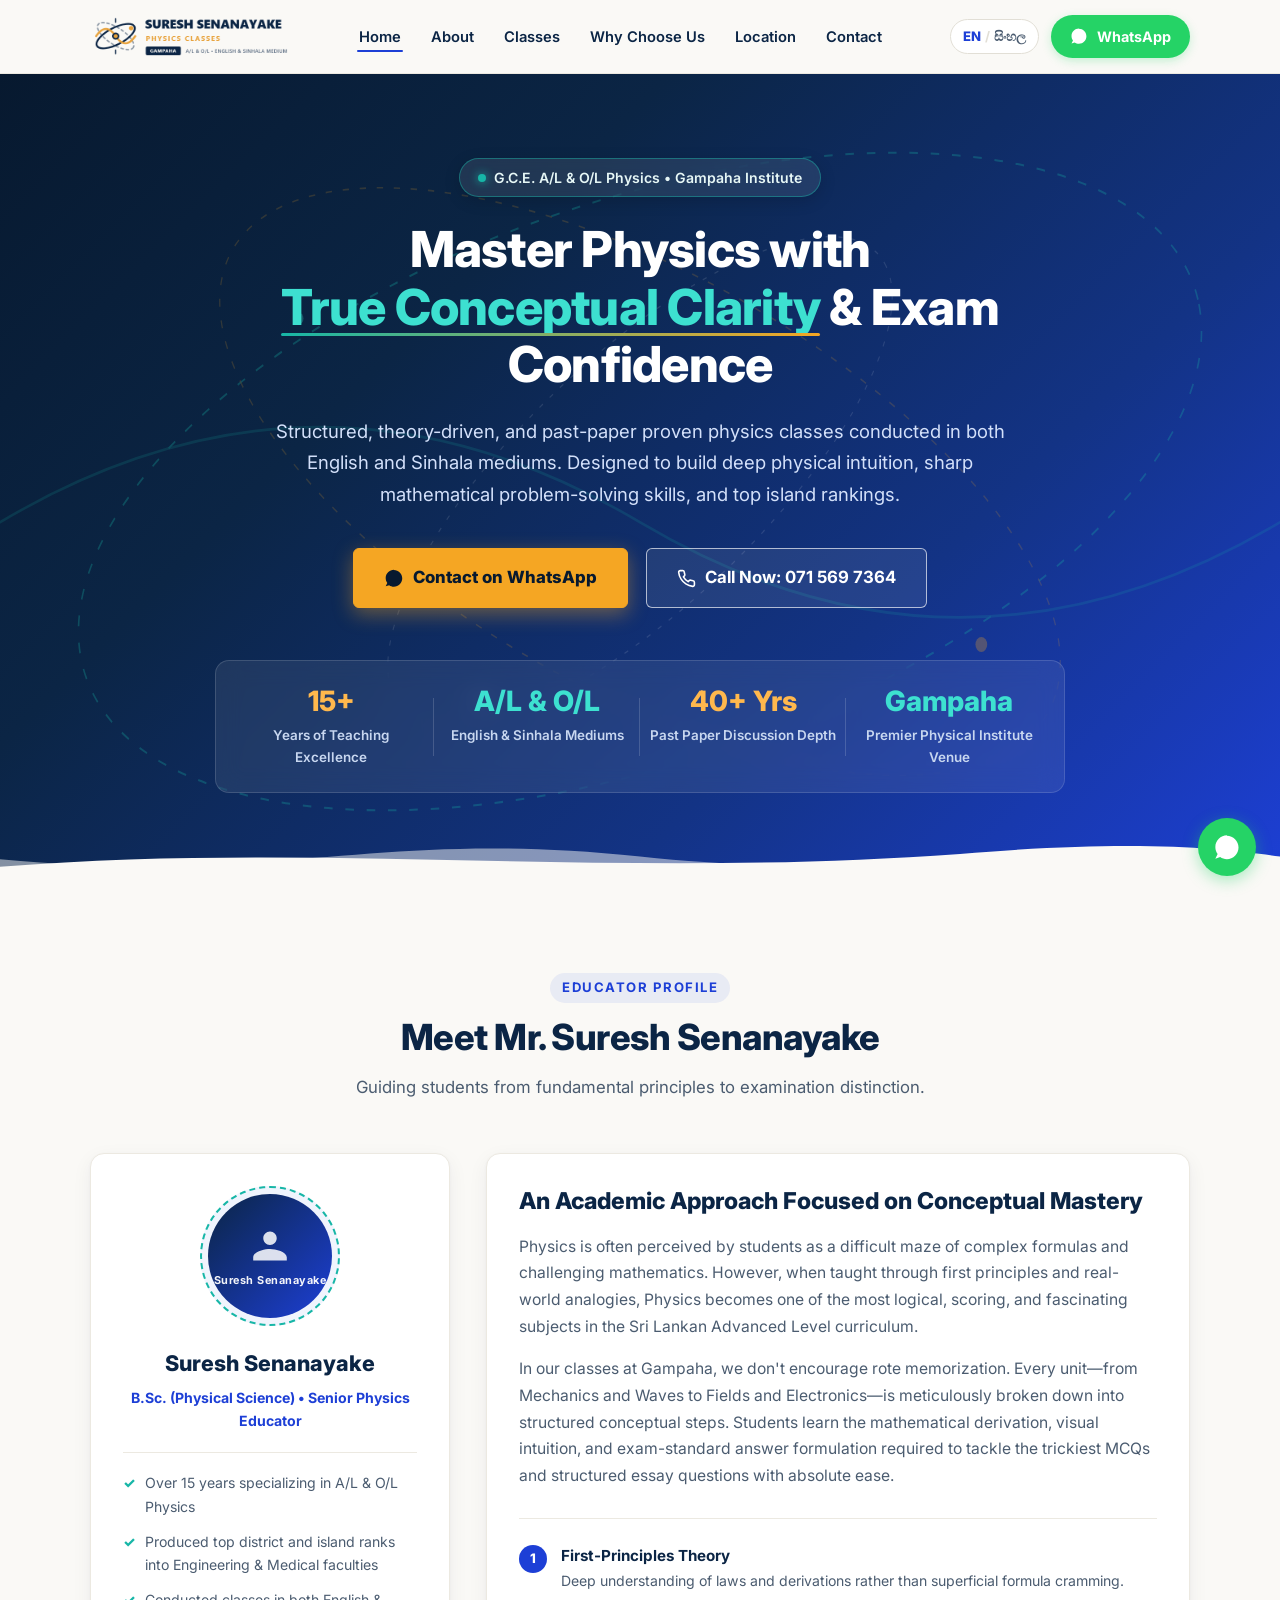
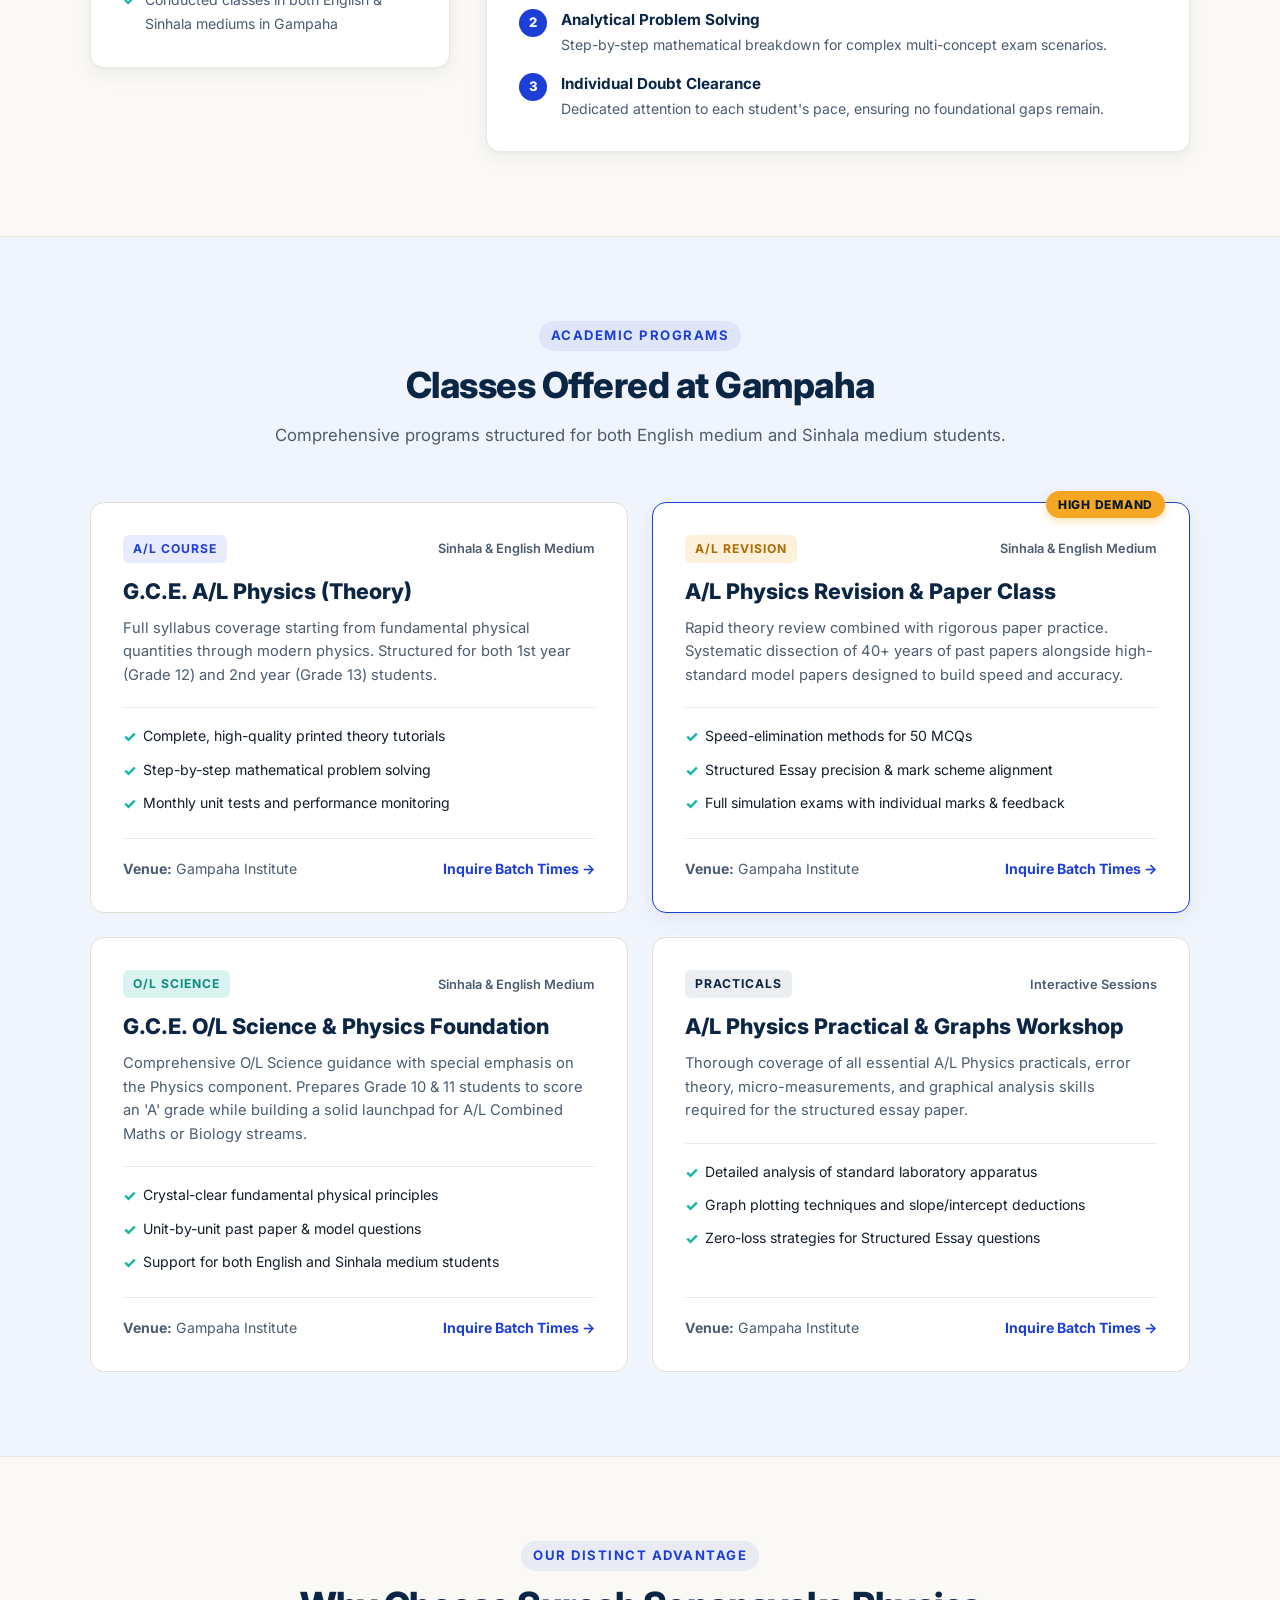
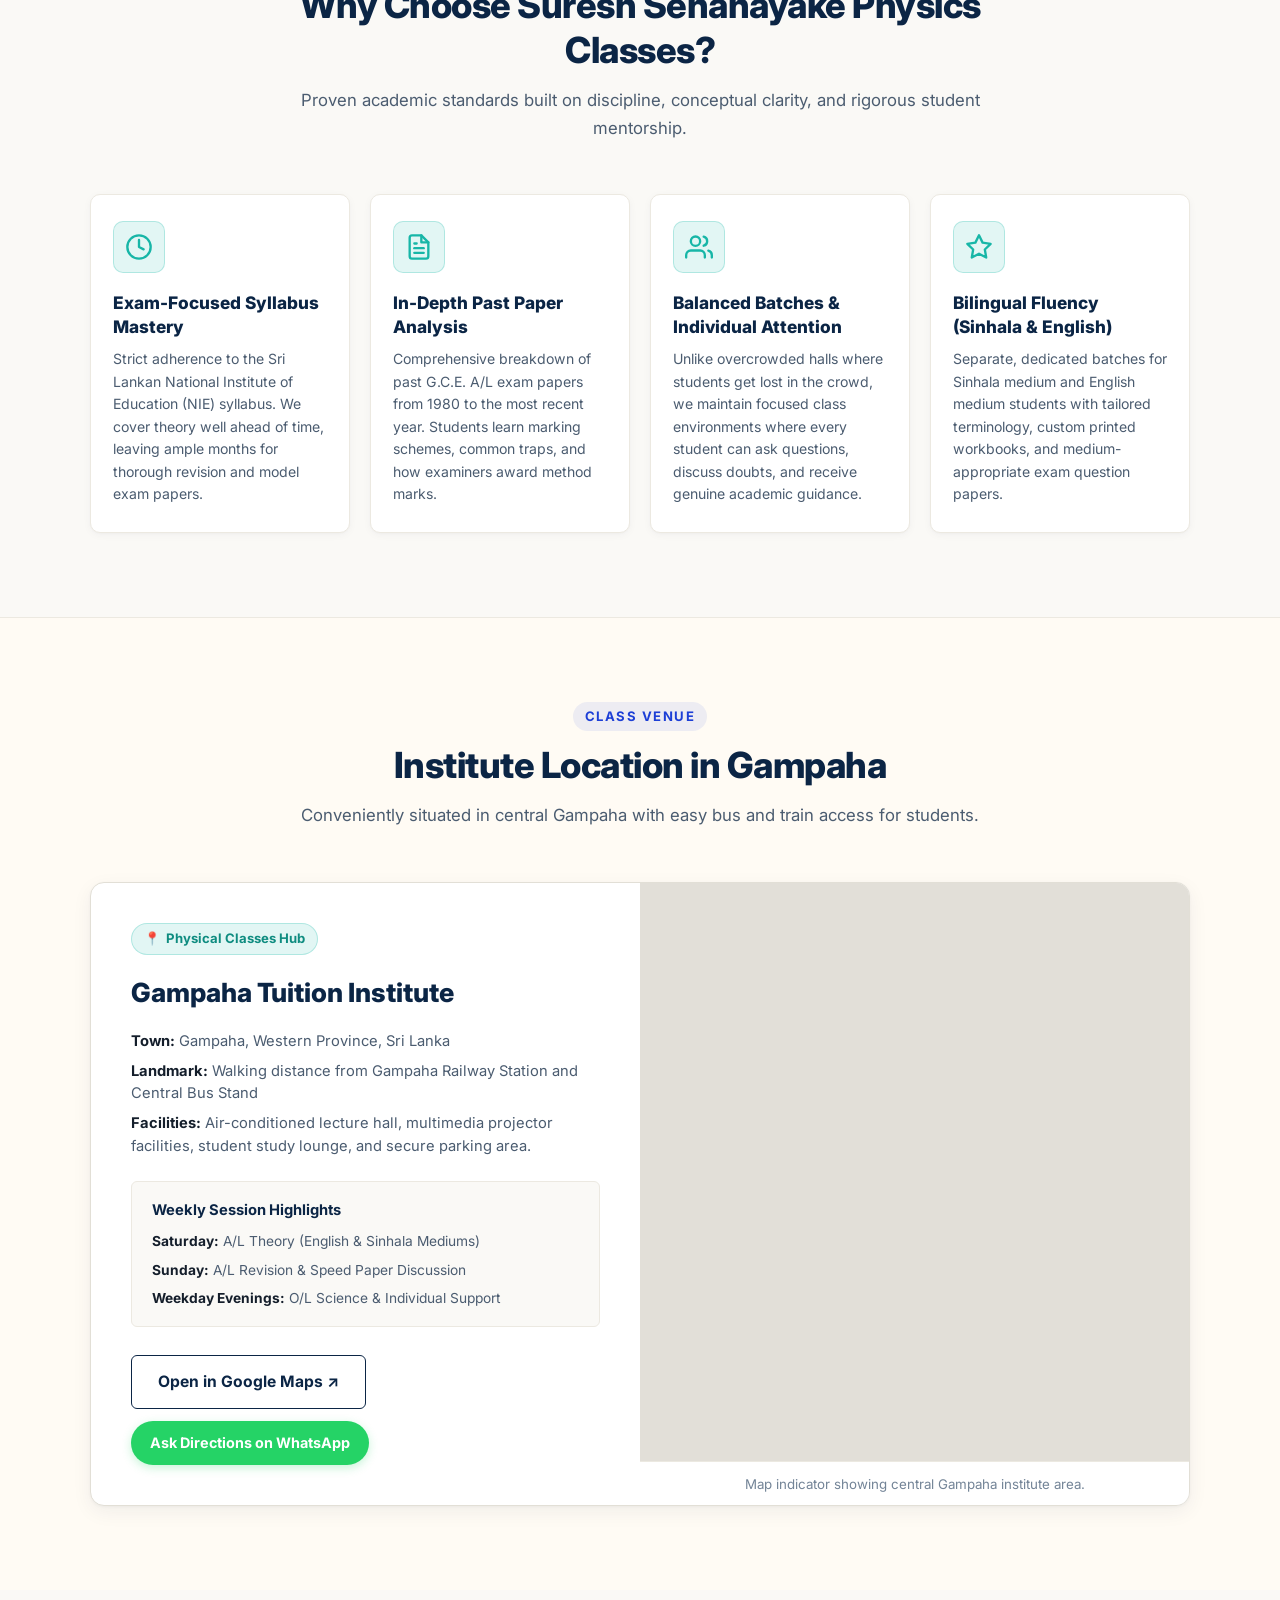
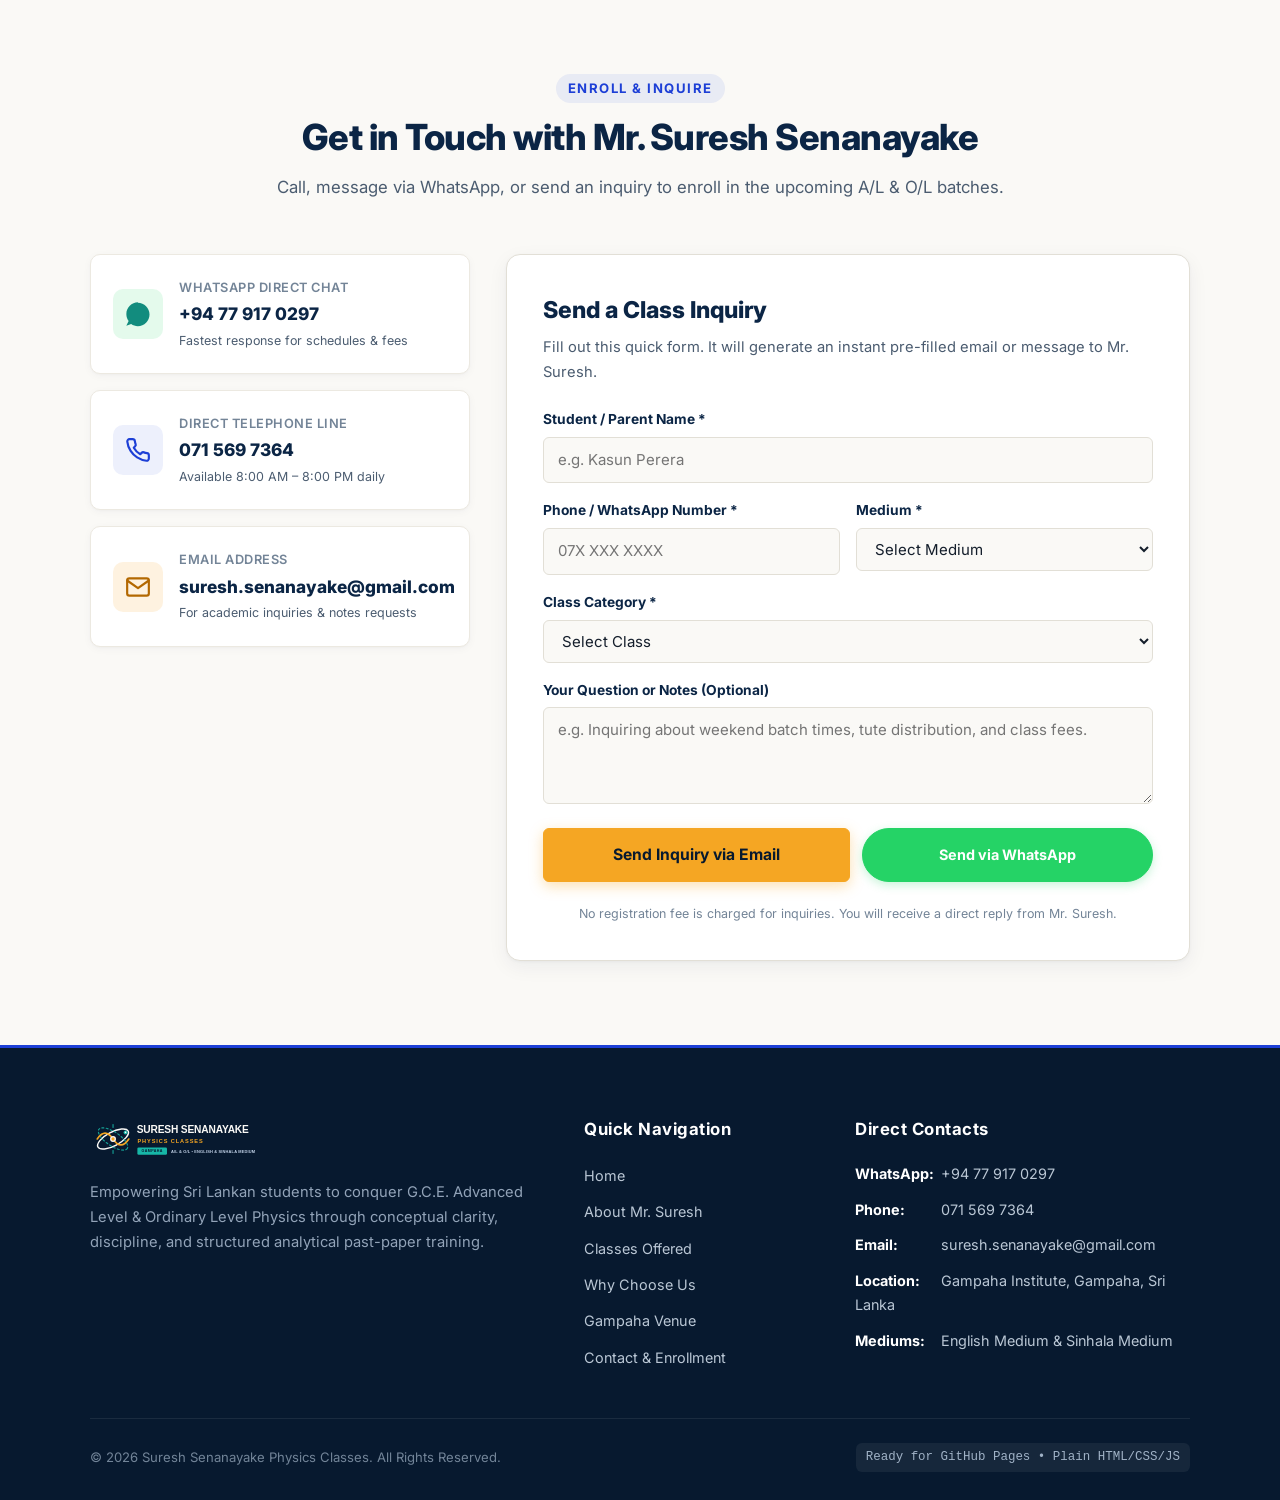
==== index.html @ c2498483 "Initial commit: Suresh Senanayake Physics Classes website and logo assets" ====
<!DOCTYPE html>
<html lang="en">
<head>
  <meta charset="UTF-8">
  <meta name="viewport" content="width=device-width, initial-scale=1.0">
  <title>Suresh Senanayake Physics Classes | A/L & O/L Physics Tuition Gampaha</title>
  
  <!-- SEO Meta Tags -->
  <meta name="description" content="Premier A/L & O/L Physics tuition in Gampaha by Suresh Senanayake. Conducted in English and Sinhala mediums with concept-first theory, past paper discussions, and individual attention.">
  <meta name="keywords" content="Physics tuition Gampaha, A/L Physics Sri Lanka, Suresh Senanayake Physics, English medium physics Gampaha, Sinhala medium physics Gampaha, O/L Science">
  <meta name="author" content="Suresh Senanayake">
  
  <!-- Open Graph for WhatsApp & Social Media Sharing -->
  <meta property="og:title" content="Suresh Senanayake Physics Classes | Gampaha">
  <meta property="og:description" content="Master A/L & O/L Physics with true conceptual clarity. English & Sinhala Medium classes in Gampaha.">
  <meta property="og:image" content="logo.png">
  <meta property="og:type" content="website">

  <!-- Favicon -->
  <link rel="icon" type="image/png" href="favicon.png">
  <link rel="icon" type="image/svg+xml" href="favicon.svg">

  <!-- Google Fonts: Inter (academic, clean, high-legibility) -->
  <link rel="preconnect" href="https://fonts.googleapis.com">
  <link rel="preconnect" href="https://fonts.gstatic.com" crossorigin>
  <link href="https://fonts.googleapis.com/css2?family=Inter:wght@400;500;600;700;800&family=Noto+Sans+Sinhala:wght@400;600;700&display=swap" rel="stylesheet">

  <!-- Stylesheet -->
  <link rel="stylesheet" href="style.css">
</head>
<body>

  <!-- ================================================================= -->
  <!-- 1. HEADER & NAVIGATION                                            -->
  <!-- ================================================================= -->
  <header class="site-header" id="siteHeader">
    <div class="header-container">
      
      <!-- Brand Logo / Identity -->
      <a href="#hero" class="brand-link" aria-label="Suresh Senanayake Physics Home">
        <!-- Logo Image: points to logo.png in the same directory -->
        <img src="logo.png" alt="Suresh Senanayake Physics Classes - Gampaha" class="brand-logo" width="230" height="55">
      </a>

      <!-- Desktop & Mobile Navigation Links -->
      <nav class="site-nav" id="siteNav" aria-label="Main Navigation">
        <ul class="nav-list">
          <li><a href="#hero" class="nav-link active" data-en="Home" data-si="මුල් පිටුව">Home</a></li>
          <li><a href="#about" class="nav-link" data-en="About" data-si="ගුරුතුමා ගැන">About</a></li>
          <li><a href="#classes" class="nav-link" data-en="Classes" data-si="පන්ති">Classes</a></li>
          <li><a href="#why-us" class="nav-link" data-en="Why Choose Us" data-si="විශේෂතා">Why Choose Us</a></li>
          <li><a href="#location" class="nav-link" data-en="Location" data-si="ස්ථානය">Location</a></li>
          <li><a href="#contact" class="nav-link" data-en="Contact" data-si="සම්බන්ධ වන්න">Contact</a></li>
        </ul>
      </nav>

      <!-- Header Controls: Language Toggle & WhatsApp Quick Button -->
      <div class="header-actions">
        <!-- Bilingual Toggle Button (English / Sinhala) -->
        <button id="langToggleBtn" class="lang-toggle-btn" aria-label="Switch Language between English and Sinhala" title="Toggle English / Sinhala">
          <span class="lang-opt lang-en active">EN</span>
          <span class="lang-divider">/</span>
          <span class="lang-opt lang-si">සිංහල</span>
        </button>

        <!-- WhatsApp Header Button -->
        <a href="https://wa.me/94779170297?text=Hello%20Mr.%20Suresh,%20I%20would%20like%20to%20inquire%20about%20Physics%20classes." 
           class="btn btn-whatsapp-header" 
           target="_blank" 
           rel="noopener noreferrer"
           aria-label="Chat on WhatsApp">
          <svg class="icon-svg" viewBox="0 0 24 24" width="18" height="18" fill="currentColor" aria-hidden="true">
            <path d="M12.031 6.172c-3.181 0-5.767 2.586-5.768 5.766-.001 1.298.38 2.27 1.019 3.287l-.582 2.128 2.182-.573c.978.58 1.911.928 3.145.929 3.178 0 5.767-2.587 5.768-5.766 0-3.187-2.59-5.771-5.764-5.771zm3.392 8.244c-.144.405-.837.774-1.17.824-.299.045-.677.063-1.092-.069-.252-.08-.575-.187-.988-.365-1.739-.751-2.874-2.502-2.961-2.617-.087-.116-.708-.94-.708-1.793s.448-1.273.607-1.446c.159-.173.346-.217.462-.217l.332.007c.106.005.249-.04.39.297.144.347.491 1.2.534 1.287.043.087.072.188.014.304-.058.116-.087.188-.173.289l-.26.304c-.087.086-.177.18-.076.354.101.174.449.741.964 1.201.662.591 1.221.774 1.394.861.174.086.275.072.376-.044.101-.116.433-.506.549-.68.116-.173.231-.145.39-.086s1.011.477 1.184.564.289.13.332.202c.043.073.043.419-.101.824zM12.042 2C6.505 2 2.01 6.495 2.01 12.032c0 2.223.725 4.283 1.954 5.955L2 22l4.167-1.353c1.606 1.127 3.565 1.785 5.679 1.785 5.537 0 10.032-4.495 10.032-10.032 0-5.537-4.495-10.032-10.032-10.032z"/>
          </svg>
          <span class="btn-text" data-en="WhatsApp" data-si="වට්ස්ඇප්">WhatsApp</span>
        </a>

        <!-- Mobile Menu Hamburger Button -->
        <button class="mobile-menu-toggle" id="mobileMenuToggle" aria-label="Toggle navigation menu" aria-expanded="false">
          <span class="bar"></span>
          <span class="bar"></span>
          <span class="bar"></span>
        </button>
      </div>

    </div>
  </header>

  <main>
    <!-- ================================================================= -->
    <!-- 2. HERO SECTION                                                   -->
    <!-- ================================================================= -->
    <section class="hero-section" id="hero">
      <!-- Physics Orbital & Particle Background Motif -->
      <div class="hero-physics-overlay" aria-hidden="true">
        <svg viewBox="0 0 1200 600" width="100%" height="100%" preserveAspectRatio="none" fill="none">
          <ellipse cx="600" cy="300" rx="540" ry="210" transform="rotate(-14 600 300)" stroke="#17B6A7" stroke-width="1.5" stroke-dasharray="8 12"/>
          <ellipse cx="600" cy="300" rx="420" ry="160" transform="rotate(22 600 300)" stroke="#F5A623" stroke-width="1.2" stroke-dasharray="6 10" opacity="0.6"/>
          <ellipse cx="600" cy="300" rx="280" ry="100" transform="rotate(-35 600 300)" stroke="#FFFFFF" stroke-width="1" stroke-dasharray="4 8" opacity="0.4"/>
          <circle cx="280" cy="180" r="4.5" fill="#3DE0D0"/>
          <circle cx="920" cy="420" r="5.5" fill="#F5A623"/>
          <circle cx="750" cy="140" r="3.5" fill="#3DE0D0"/>
          <circle cx="450" cy="460" r="4" fill="#FFFFFF" opacity="0.7"/>
          <path d="M0,330 Q300,190 600,330 T1200,330" stroke="#17B6A7" stroke-width="2" stroke-linecap="round" opacity="0.55"/>
        </svg>
      </div>

      <div class="hero-wave-bg" aria-hidden="true">
        <!-- Understated physics harmonic wave motif in SVG -->
        <svg class="wave-graphic" viewBox="0 0 1440 280" fill="none" preserveAspectRatio="none">
          <path d="M0,160 C320,260, 420,40, 720,150 C1020,260, 1180,60, 1440,160 L1440,280 L0,280 Z" fill="#FAF9F6" opacity="0.5"/>
          <path d="M0,190 C360,90, 680,240, 1080,140 C1280,80, 1380,120, 1440,150 L1440,280 L0,280 Z" fill="#FAF9F6"/>
        </svg>
      </div>

      <div class="container hero-container">
        <!-- Academic location and medium pill -->
        <div class="hero-badge animate-fade">
          <span class="badge-dot"></span>
          <span data-en="G.C.E. A/L &amp; O/L Physics • Gampaha Institute" data-si="අ.පො.ස. උසස් පෙළ සහ සාමාන්‍ය පෙළ භෞතික විද්‍යාව • ගම්පහ">
            G.C.E. A/L &amp; O/L Physics • Gampaha Institute
          </span>
        </div>

        <!-- Main Headline with Teal Conceptual Clarity Highlight -->
        <h1 class="hero-headline animate-fade" data-en="Master Physics with <span class='text-teal-highlight'>True Conceptual Clarity</span> &amp; Exam Confidence" data-si="නියම <span class='text-teal-highlight'>සංකල්පීය අවබෝධය</span> සමඟින් භෞතික විද්‍යාවට විශිෂ්ට සාමාර්ථයක්">
          Master Physics with <span class="text-teal-highlight">True Conceptual Clarity</span> &amp; Exam Confidence
        </h1>

        <!-- Supporting description -->
        <p class="hero-subline animate-fade" data-en="Structured, theory-driven, and past-paper proven physics classes conducted in both English and Sinhala mediums. Designed to build deep physical intuition, sharp mathematical problem-solving skills, and top island rankings." data-si="ඉංග්‍රීසි සහ සිංහල මාධ්‍ය දෙකෙන්ම පැවැත්වෙන නිරවුල් සිද්ධාන්ත, ක්‍රමවත් ප්‍රශ්න පත්‍ර සාකච්ඡා සහ විභාග රටාවට සරිලන පරිපූර්ණ භෞතික විද්‍යා පන්ති. උසස් පෙළ හා සාමාන්‍ය පෙළ සිසුන් සඳහා ගම්පහදී.">
          Structured, theory-driven, and past-paper proven physics classes conducted in both English and Sinhala mediums. Designed to build deep physical intuition, sharp mathematical problem-solving skills, and top island rankings.
        </p>

        <!-- CTAs: WhatsApp + Call Now -->
        <div class="hero-cta-group animate-fade">
          <!-- WhatsApp Link (Vivid Amber Pop) -->
          <a href="https://wa.me/94779170297?text=Hello%20Mr.%20Suresh,%20I%20am%20interested%20in%20joining%20your%20Physics%20class%20in%20Gampaha." 
             class="btn btn-primary" 
             target="_blank" 
             rel="noopener noreferrer">
            <svg class="icon-svg" viewBox="0 0 24 24" width="20" height="20" fill="currentColor" aria-hidden="true">
              <path d="M12.031 6.172c-3.181 0-5.767 2.586-5.768 5.766-.001 1.298.38 2.27 1.019 3.287l-.582 2.128 2.182-.573c.978.58 1.911.928 3.145.929 3.178 0 5.767-2.587 5.768-5.766 0-3.187-2.59-5.771-5.764-5.771zm3.392 8.244c-.144.405-.837.774-1.17.824-.299.045-.677.063-1.092-.069-.252-.08-.575-.187-.988-.365-1.739-.751-2.874-2.502-2.961-2.617-.087-.116-.708-.94-.708-1.793s.448-1.273.607-1.446c.159-.173.346-.217.462-.217l.332.007c.106.005.249-.04.39.297.144.347.491 1.2.534 1.287.043.087.072.188.014.304-.058.116-.087.188-.173.289l-.26.304c-.087.086-.177.18-.076.354.101.174.449.741.964 1.201.662.591 1.221.774 1.394.861.174.086.275.072.376-.044.101-.116.433-.506.549-.68.116-.173.231-.145.39-.086s1.011.477 1.184.564.289.13.332.202c.043.073.043.419-.101.824zM12.042 2C6.505 2 2.01 6.495 2.01 12.032c0 2.223.725 4.283 1.954 5.955L2 22l4.167-1.353c1.606 1.127 3.565 1.785 5.679 1.785 5.537 0 10.032-4.495 10.032-10.032 0-5.537-4.495-10.032-10.032-10.032z"/>
            </svg>
            <span data-en="Contact on WhatsApp" data-si="වට්ස්ඇප් මගින් විමසන්න">Contact on WhatsApp</span>
          </a>

          <!-- Call Now Link -->
          <a href="tel:0715697364" class="btn btn-secondary">
            <svg class="icon-svg" viewBox="0 0 24 24" width="19" height="19" fill="none" stroke="currentColor" stroke-width="2" stroke-linecap="round" stroke-linejoin="round" aria-hidden="true">
              <path d="M22 16.92v3a2 2 0 0 1-2.18 2 19.79 19.79 0 0 1-8.63-3.07 19.5 19.5 0 0 1-6-6 19.79 19.79 0 0 1-3.07-8.67A2 2 0 0 1 4.11 2h3a2 2 0 0 1 2 1.72 12.84 12.84 0 0 0 .7 2.81 2 2 0 0 1-.45 2.11L8.09 9.91a16 16 0 0 0 6 6l1.27-1.27a2 2 0 0 1 2.11-.45 12.84 12.84 0 0 0 2.81.7A2 2 0 0 1 22 16.92z"></path>
            </svg>
            <span data-en="Call Now: 071 569 7364" data-si="ඇමතුමක් ලබා දෙන්න: 071 569 7364">Call Now: 071 569 7364</span>
          </a>
        </div>

        <!-- Academic Quick Metric Strip -->
        <div class="hero-stats-grid">
          <div class="stat-card">
            <span class="stat-number amber-stat">15+</span>
            <span class="stat-label" data-en="Years of Teaching Excellence" data-si="වසර 15කට අධික ඉගැන්වීමේ පළපුරුද්ද">Years of Teaching Excellence</span>
          </div>
          <div class="stat-card">
            <span class="stat-number teal-stat">A/L &amp; O/L</span>
            <span class="stat-label" data-en="English &amp; Sinhala Mediums" data-si="සිංහල හා ඉංග්‍රීසි මාධ්‍ය දෙකෙන්ම">English &amp; Sinhala Mediums</span>
          </div>
          <div class="stat-card">
            <span class="stat-number amber-stat">40+ Yrs</span>
            <span class="stat-label" data-en="Past Paper Discussion Depth" data-si="පසුගිය විභාග ප්‍රශ්න පත්‍ර සාකච්ඡාව">Past Paper Discussion Depth</span>
          </div>
          <div class="stat-card">
            <span class="stat-number teal-stat">Gampaha</span>
            <span class="stat-label" data-en="Premier Physical Institute Venue" data-si="ගම්පහ ප්‍රධාන පන්ති ශාලා පරිශ්‍රය">Premier Physical Institute Venue</span>
          </div>
        </div>

      </div>
    </section>

    <!-- ================================================================= -->
    <!-- 3. ABOUT THE TEACHER                                              -->
    <!-- ================================================================= -->
    <section class="section about-section" id="about">
      <div class="container">
        
        <div class="section-header">
          <span class="section-kicker" data-en="Educator Profile" data-si="දේශකයාණන්ගේ විස්තරය">Educator Profile</span>
          <h2 class="section-title" data-en="Meet Mr. Suresh Senanayake" data-si="සුරේෂ් සේනානායක ගුරුතුමා">Meet Mr. Suresh Senanayake</h2>
          <p class="section-subtitle" data-en="Guiding students from fundamental principles to examination distinction." data-si="මූලික සංකල්පවල සිට විභාග විශිෂ්ටත්වය කරා සිසුන් මෙහෙයවන ගුරු මගපෙන්වීම.">
            Guiding students from fundamental principles to examination distinction.
          </p>
        </div>

        <div class="about-grid">
          <!-- Left Column: Teacher Visual & Credentials Box -->
          <div class="about-card teacher-card">
            <div class="teacher-avatar-frame">
              <!-- Placeholder for teacher's photograph. Non-developers can swap 'src' with their photo. -->
              <div class="avatar-placeholder" aria-label="Suresh Senanayake Portrait Placeholder">
                <svg viewBox="0 0 100 100" class="avatar-icon" fill="currentColor">
                  <path d="M50 48c7.7 0 14-6.3 14-14s-6.3-14-14-14-14 6.3-14 14 6.3 14 14 14zm0 8c-11.7 0-35 5.9-35 17.5V80h70v-6.5c0-11.6-23.3-17.5-35-17.5z"/>
                </svg>
                <span class="avatar-tag">Suresh Senanayake</span>
              </div>
            </div>

            <div class="teacher-quick-facts">
              <h3 class="teacher-name">Suresh Senanayake</h3>
              <p class="teacher-title" data-en="B.Sc. (Physical Science) • Senior Physics Educator" data-si="B.Sc. (භෞතික විද්‍යා) • ප්‍රවීණ භෞතික විද්‍යා ආචාර්ය">
                B.Sc. (Physical Science) • Senior Physics Educator
              </p>
              
              <ul class="credentials-list">
                <li>
                  <span class="cred-icon">✓</span>
                  <span data-en="Over 15 years specializing in A/L & O/L Physics" data-si="උසස් පෙළ හා සාමාන්‍ය පෙළ භෞතික විද්‍යාව පිළිබඳ 15 වසරක අත්දැකීම්">Over 15 years specializing in A/L & O/L Physics</span>
                </li>
                <li>
                  <span class="cred-icon">✓</span>
                  <span data-en="Produced top district and island ranks into Engineering & Medical faculties" data-si="ඉංජිනේරු සහ වෛද්‍ය පීඨ සඳහා දිස්ත්‍රික් හා දිවයිනේ ඉහළ සාමාර්ථලාභීන් බිහිකිරීම">Produced top district and island ranks into Engineering & Medical faculties</span>
                </li>
                <li>
                  <span class="cred-icon">✓</span>
                  <span data-en="Conducted classes in both English & Sinhala mediums in Gampaha" data-si="ගම්පහ ප්‍රමුඛ ආයතනවල සිංහල හා ඉංග්‍රීසි මාධ්‍යයෙන් පන්ති මෙහෙයවීම">Conducted classes in both English & Sinhala mediums in Gampaha</span>
                </li>
              </ul>
            </div>
          </div>

          <!-- Right Column: Teaching Philosophy & Background -->
          <div class="about-card philosophy-card">
            <h3 class="philosophy-title" data-en="An Academic Approach Focused on Conceptual Mastery" data-si="කටපාඩම් කිරීමෙන් ඔබ්බට ගිය සැබෑ සංකල්පීය අවබෝධය">
              An Academic Approach Focused on Conceptual Mastery
            </h3>
            
            <p class="body-text" data-en="Physics is often perceived by students as a difficult maze of complex formulas and challenging mathematics. However, when taught through first principles and real-world analogies, Physics becomes one of the most logical, scoring, and fascinating subjects in the Sri Lankan Advanced Level curriculum." data-si="බොහෝ සිසුන්ට භෞතික විද්‍යාව යනු සූත්‍ර කටපාඩම් කරගත යුතු දුෂ්කර විෂයක් ලෙස පෙනුනද, මූලික භෞතික නියම හා තාර්කික සංකල්ප නිවැරදිව ගොඩනැගූ විට එය උසස් පෙළ විෂය ධාරාවේ ඉහළම ලකුණු ලබාගත හැකි වඩාත්ම විද්‍යාත්මක විෂය බවට පත්වේ.">
              Physics is often perceived by students as a difficult maze of complex formulas and challenging mathematics. However, when taught through first principles and real-world analogies, Physics becomes one of the most logical, scoring, and fascinating subjects in the Sri Lankan Advanced Level curriculum.
            </p>

            <p class="body-text" data-en="In our classes at Gampaha, we don't encourage rote memorization. Every unit—from Mechanics and Waves to Fields and Electronics—is meticulously broken down into structured conceptual steps. Students learn the mathematical derivation, visual intuition, and exam-standard answer formulation required to tackle the trickiest MCQs and structured essay questions with absolute ease." data-si="අපගේ ගම්පහ පන්තියේදී සූත්‍ර අන්ධ ලෙස කටපාඩම් කරවීමක් සිදු නොකෙරේ. යාන්ත්‍ර විද්‍යාවේ සිට නූතන භෞතික විද්‍යාව දක්වා සෑම ඒකකයක්ම පියවරෙන් පියවර මනාව පැහැදිලි කෙරේ. විභාගයේදී බහුවරණ (MCQ) සහ ව්‍යුහගත රචනා ප්‍රශ්නවලට නිවැරදිව හා කාලය ඉතිරි කරගනිමින් පිළිතුරු ලිවීමේ ශිල්පීය ක්‍රමවේද සිසුන්ට හුරු කරවනු ලැබේ.">
              In our classes at Gampaha, we don't encourage rote memorization. Every unit—from Mechanics and Waves to Fields and Electronics—is meticulously broken down into structured conceptual steps. Students learn the mathematical derivation, visual intuition, and exam-standard answer formulation required to tackle the trickiest MCQs and structured essay questions with absolute ease.
            </p>

            <div class="philosophy-pillars">
              <div class="pillar-item">
                <span class="pillar-bullet">1</span>
                <div>
                  <strong data-en="First-Principles Theory" data-si="මූලික සංකල්පීය සිද්ධාන්ත">First-Principles Theory</strong>
                  <p data-en="Deep understanding of laws and derivations rather than superficial formula cramming." data-si="නියමයන් සහ සමීකරණ ගොඩනැගෙන ආකාරය පිළිබඳ මනා අවබෝධය.">Deep understanding of laws and derivations rather than superficial formula cramming.</p>
                </div>
              </div>

              <div class="pillar-item">
                <span class="pillar-bullet">2</span>
                <div>
                  <strong data-en="Analytical Problem Solving" data-si="විශ්ලේෂණාත්මක ගැටලු විසඳීම">Analytical Problem Solving</strong>
                  <p data-en="Step-by-step mathematical breakdown for complex multi-concept exam scenarios." data-si="සංකීර්ණ බහුවිධ ගැටලු පහසුවෙන් විසඳීමේ ක්‍රමානුකූල මගපෙන්වීම.">Step-by-step mathematical breakdown for complex multi-concept exam scenarios.</p>
                </div>
              </div>

              <div class="pillar-item">
                <span class="pillar-bullet">3</span>
                <div>
                  <strong data-en="Individual Doubt Clearance" data-si="තනි පුද්ගල අවධානය හා ගැටලු විසඳීම">Individual Doubt Clearance</strong>
                  <p data-en="Dedicated attention to each student's pace, ensuring no foundational gaps remain." data-si="සෑම සිසුවෙකුගේම දුර්වලතා හඳුනාගෙන අවශ්‍ය පෞද්ගලික අවධානය ලබාදීම.">Dedicated attention to each student's pace, ensuring no foundational gaps remain.</p>
                </div>
              </div>
            </div>

          </div>
        </div>

      </div>
    </section>

    <!-- ================================================================= -->
    <!-- 4. CLASSES OFFERED                                                -->
    <!-- ================================================================= -->
    <section class="section classes-section" id="classes">
      <div class="container">
        
        <div class="section-header">
          <span class="section-kicker" data-en="Academic Programs" data-si="පන්ති පාඨමාලා">Academic Programs</span>
          <h2 class="section-title" data-en="Classes Offered at Gampaha" data-si="ගම්පහදී පැවැත්වෙන පන්ති">Classes Offered at Gampaha</h2>
          <p class="section-subtitle" data-en="Comprehensive programs structured for both English medium and Sinhala medium students." data-si="ඉංග්‍රීසි හා සිංහල මාධ්‍ය දෙකෙහිම සිසුන් සඳහා විශේෂයෙන් සැකසූ පන්ති.">
            Comprehensive programs structured for both English medium and Sinhala medium students.
          </p>
        </div>

        <div class="classes-grid">
          
          <!-- Card 1: A/L Physics Theory -->
          <article class="class-card">
            <div class="class-card-header">
              <span class="class-tag tag-al">A/L Course</span>
              <span class="class-medium-tag" data-en="Sinhala &amp; English Medium" data-si="සිංහල හා ඉංග්‍රීසි මාධ්‍ය">Sinhala &amp; English Medium</span>
            </div>
            <h3 class="class-title" data-en="G.C.E. A/L Physics (Theory)" data-si="උසස් පෙළ භෞතික විද්‍යාව (සිද්ධාන්ත)">
              G.C.E. A/L Physics (Theory)
            </h3>
            <p class="class-desc" data-en="Full syllabus coverage starting from fundamental physical quantities through modern physics. Structured for both 1st year (Grade 12) and 2nd year (Grade 13) students." data-si="12 සහ 13 ශ්‍රේණිවල සිසුන් සඳහා මිනුම, යාන්ත්‍ර විද්‍යාවේ සිට නූතන භෞතික විද්‍යාව දක්වා සම්පූර්ණ විෂය නිර්දේශය ආවරණය වන පරිදි පවත්වන සිද්ධාන්ත පන්තිය.">
              Full syllabus coverage starting from fundamental physical quantities through modern physics. Structured for both 1st year (Grade 12) and 2nd year (Grade 13) students.
            </p>
            <ul class="class-features">
              <li data-en="Complete, high-quality printed theory tutorials" data-si="පරිපූර්ණ මුද්‍රිත සිද්ධාන්ත නිබන්ධන">Complete, high-quality printed theory tutorials</li>
              <li data-en="Step-by-step mathematical problem solving" data-si="පියවරෙන් පියවර ගණිතමය ගැටලු විසඳීම">Step-by-step mathematical problem solving</li>
              <li data-en="Monthly unit tests and performance monitoring" data-si="මාසික ඒකක පරීක්ෂණ සහ ඇගයීම්">Monthly unit tests and performance monitoring</li>
            </ul>
            <div class="class-footer">
              <span class="class-loc"><strong data-en="Venue:" data-si="ස්ථානය:">Venue:</strong> Gampaha Institute</span>
              <a href="#contact" class="class-enroll-btn" data-en="Inquire Batch Times →" data-si="වේලාවන් විමසන්න →">Inquire Batch Times →</a>
            </div>
          </article>

          <!-- Card 2: A/L Physics Revision & Paper Class -->
          <article class="class-card featured-card">
            <div class="class-card-badge" data-en="High Demand" data-si="විශේෂ අවධානය">High Demand</div>
            <div class="class-card-header">
              <span class="class-tag tag-rev">A/L Revision</span>
              <span class="class-medium-tag" data-en="Sinhala &amp; English Medium" data-si="සිංහල හා ඉංග්‍රීසි මාධ්‍ය">Sinhala &amp; English Medium</span>
            </div>
            <h3 class="class-title" data-en="A/L Physics Revision &amp; Paper Class" data-si="උසස් පෙළ පුනරීක්ෂණ සහ ප්‍රශ්න පත්‍ර පන්තිය">
              A/L Physics Revision &amp; Paper Class
            </h3>
            <p class="class-desc" data-en="Rapid theory review combined with rigorous paper practice. Systematic dissection of 40+ years of past papers alongside high-standard model papers designed to build speed and accuracy." data-si="අවුරුදු 40කට අධික පසුගිය විභාග ප්‍රශ්න සහ සම්භාවිත ආදර්ශ ප්‍රශ්න පත්‍ර නියමිත කාල සීමාව තුළ සාකච්ඡා කරමින් විභාග බිය දුරුකර ලකුණු ඉහළ නංවන පන්තිය.">
              Rapid theory review combined with rigorous paper practice. Systematic dissection of 40+ years of past papers alongside high-standard model papers designed to build speed and accuracy.
            </p>
            <ul class="class-features">
              <li data-en="Speed-elimination methods for 50 MCQs" data-si="MCQ 50 සඳහා කෙටි ක්‍රම හා වේගවත් ශිල්ප">Speed-elimination methods for 50 MCQs</li>
              <li data-en="Structured Essay precision & mark scheme alignment" data-si="ව්‍යුහගත හා රචනා ප්‍රශ්නවලට ලකුණු ලැබෙන පිළිතුරු ලිවීම">Structured Essay precision & mark scheme alignment</li>
              <li data-en="Full simulation exams with individual marks & feedback" data-si="නියම විභාග පරිසරය තුළ පවත්වන පෙරහුරු පරීක්ෂණ">Full simulation exams with individual marks & feedback</li>
            </ul>
            <div class="class-footer">
              <span class="class-loc"><strong data-en="Venue:" data-si="ස්ථානය:">Venue:</strong> Gampaha Institute</span>
              <a href="#contact" class="class-enroll-btn" data-en="Inquire Batch Times →" data-si="වේලාවන් විමසන්න →">Inquire Batch Times →</a>
            </div>
          </article>

          <!-- Card 3: O/L Science / Physics Foundation -->
          <article class="class-card">
            <div class="class-card-header">
              <span class="class-tag tag-ol">O/L Science</span>
              <span class="class-medium-tag" data-en="Sinhala &amp; English Medium" data-si="සිංහල හා ඉංග්‍රීසි මාධ්‍ය">Sinhala &amp; English Medium</span>
            </div>
            <h3 class="class-title" data-en="G.C.E. O/L Science &amp; Physics Foundation" data-si="සාමාන්‍ය පෙළ (O/L) විද්‍යාව සහ භෞතික විද්‍යා පදනම">
              G.C.E. O/L Science &amp; Physics Foundation
            </h3>
            <p class="class-desc" data-en="Comprehensive O/L Science guidance with special emphasis on the Physics component. Prepares Grade 10 & 11 students to score an 'A' grade while building a solid launchpad for A/L Combined Maths or Biology streams." data-si="10 සහ 11 ශ්‍රේණිවල සාමාන්‍ය පෙළ සිසුන්ට විද්‍යාව විෂයට 'A' සාමාර්ථයක් සහතික කරමින්, උසස් පෙළ ගණිත හෝ විද්‍යා අංශ සඳහා ශක්තිමත් පදනමක් ගොඩනැගීම.">
              Comprehensive O/L Science guidance with special emphasis on the Physics component. Prepares Grade 10 & 11 students to score an 'A' grade while building a solid launchpad for A/L Combined Maths or Biology streams.
            </p>
            <ul class="class-features">
              <li data-en="Crystal-clear fundamental physical principles" data-si="මූලික භෞතික විද්‍යා සංකල්ප පහසුවෙන් අවබෝධ කරවීම">Crystal-clear fundamental physical principles</li>
              <li data-en="Unit-by-unit past paper & model questions" data-si="ඒකක අනුව පසුගිය විභාග සහ ආදර්ශ ප්‍රශ්න">Unit-by-unit past paper & model questions</li>
              <li data-en="Support for both English and Sinhala medium students" data-si="ඉංග්‍රීසි හා සිංහල මාධ්‍ය සිසුන් දෙපිරිසටම">Support for both English and Sinhala medium students</li>
            </ul>
            <div class="class-footer">
              <span class="class-loc"><strong data-en="Venue:" data-si="ස්ථානය:">Venue:</strong> Gampaha Institute</span>
              <a href="#contact" class="class-enroll-btn" data-en="Inquire Batch Times →" data-si="වේලාවන් විමසන්න →">Inquire Batch Times →</a>
            </div>
          </article>

          <!-- Card 4: Practical & Lab Guidance -->
          <article class="class-card">
            <div class="class-card-header">
              <span class="class-tag tag-prac">Practicals</span>
              <span class="class-medium-tag" data-en="Interactive Sessions" data-si="ප්‍රායෝගික පරීක්ෂණ">Interactive Sessions</span>
            </div>
            <h3 class="class-title" data-en="A/L Physics Practical &amp; Graphs Workshop" data-si="ප්‍රායෝගික පරීක්ෂණ සහ ප්‍රස්තාර වැඩමුළුව">
              A/L Physics Practical &amp; Graphs Workshop
            </h3>
            <p class="class-desc" data-en="Thorough coverage of all essential A/L Physics practicals, error theory, micro-measurements, and graphical analysis skills required for the structured essay paper." data-si="උසස් පෙළ විෂය නිර්දේශයේ සියලුම ප්‍රායෝගික පරීක්ෂණ, දෝෂ ගණනය කිරීම් සහ ප්‍රස්තාරික විශ්ලේෂණ පිළිබඳ නිරවුල් මගපෙන්වීම.">
              Thorough coverage of all essential A/L Physics practicals, error theory, micro-measurements, and graphical analysis skills required for the structured essay paper.
            </p>
            <ul class="class-features">
              <li data-en="Detailed analysis of standard laboratory apparatus" data-si="ප්‍රායෝගික උපකරණ හා නිරීක්ෂණ පිළිබඳ ගැඹුරු සාකච්ඡාව">Detailed analysis of standard laboratory apparatus</li>
              <li data-en="Graph plotting techniques and slope/intercept deductions" data-si="ප්‍රස්තාර ඇඳීමේ සහ අනුක්‍රමණය නිවැරදිව ගැනීමේ ශිල්ප">Graph plotting techniques and slope/intercept deductions</li>
              <li data-en="Zero-loss strategies for Structured Essay questions" data-si="ව්‍යුහගත රචනා ප්‍රශ්න පත්‍රයේ ලකුණු උපරිම කරගැනීම">Zero-loss strategies for Structured Essay questions</li>
            </ul>
            <div class="class-footer">
              <span class="class-loc"><strong data-en="Venue:" data-si="ස්ථානය:">Venue:</strong> Gampaha Institute</span>
              <a href="#contact" class="class-enroll-btn" data-en="Inquire Batch Times →" data-si="වේලාවන් විමසන්න →">Inquire Batch Times →</a>
            </div>
          </article>

        </div>

      </div>
    </section>

    <!-- ================================================================= -->
    <!-- 5. WHY CHOOSE US                                                  -->
    <!-- ================================================================= -->
    <section class="section why-us-section" id="why-us">
      <div class="container">
        
        <div class="section-header">
          <span class="section-kicker" data-en="Our Distinct Advantage" data-si="අපගේ විශේෂත්වය">Our Distinct Advantage</span>
          <h2 class="section-title" data-en="Why Choose Suresh Senanayake Physics Classes?" data-si="අපගේ භෞතික විද්‍යා පන්තිය තෝරාගත යුත්තේ ඇයි?">Why Choose Suresh Senanayake Physics Classes?</h2>
          <p class="section-subtitle" data-en="Proven academic standards built on discipline, conceptual clarity, and rigorous student mentorship." data-si="විනයගරුක ඉගැන්වීම, නිරවුල් සිද්ධාන්ත සහ වගකීම් සහගත අධීක්ෂණය මත ගොඩනැගුණු විශිෂ්ට ප්‍රතිඵල.">
            Proven academic standards built on discipline, conceptual clarity, and rigorous student mentorship.
          </p>
        </div>

        <div class="why-grid">
          
          <!-- Pillar 1 -->
          <div class="why-card">
            <div class="why-icon-box">
              <svg viewBox="0 0 24 24" width="28" height="28" fill="none" stroke="#0B2545" stroke-width="2" stroke-linecap="round" stroke-linejoin="round">
                <circle cx="12" cy="12" r="10"></circle>
                <path d="M12 6v6l4 2"></path>
              </svg>
            </div>
            <h3 class="why-title" data-en="Exam-Focused Syllabus Mastery" data-si="විභාග කේන්ද්‍රීය ක්‍රමවත් ඉගැන්වීම">Exam-Focused Syllabus Mastery</h3>
            <p class="why-desc" data-en="Strict adherence to the Sri Lankan National Institute of Education (NIE) syllabus. We cover theory well ahead of time, leaving ample months for thorough revision and model exam papers." data-si="ජාතික අධ්‍යාපන ආයතනයේ (NIE) නිර්දේශයට අනුකූලව විෂය නිර්දේශය කලින් අවසන් කර, පුනරීක්ෂණ සහ ආදර්ශ විභාග සඳහා ප්‍රමාණවත් කාලයක් ලබාදේ.">
              Strict adherence to the Sri Lankan National Institute of Education (NIE) syllabus. We cover theory well ahead of time, leaving ample months for thorough revision and model exam papers.
            </p>
          </div>

          <!-- Pillar 2 -->
          <div class="why-card">
            <div class="why-icon-box">
              <svg viewBox="0 0 24 24" width="28" height="28" fill="none" stroke="#0B2545" stroke-width="2" stroke-linecap="round" stroke-linejoin="round">
                <path d="M14 2H6a2 2 0 0 0-2 2v16a2 2 0 0 0 2 2h12a2 2 0 0 0 2-2V8z"></path>
                <polyline points="14 2 14 8 20 8"></polyline>
                <line x1="16" y1="13" x2="8" y2="13"></line>
                <line x1="16" y1="17" x2="8" y2="17"></line>
                <polyline points="10 9 9 9 8 9"></polyline>
              </svg>
            </div>
            <h3 class="why-title" data-en="In-Depth Past Paper Analysis" data-si="වසර 40ක ප්‍රශ්න පත්‍ර ගැඹුරින් සාකච්ඡාව">In-Depth Past Paper Analysis</h3>
            <p class="why-desc" data-en="Comprehensive breakdown of past G.C.E. A/L exam papers from 1980 to the most recent year. Students learn marking schemes, common traps, and how examiners award method marks." data-si="1980 සිට මෑතම වසර දක්වා විභාග ප්‍රශ්න පත්‍ර සහ ලකුණු දීමේ පටිපාටි (Marking Schemes) විවරණය කරමින් නිවැරදිව පිළිතුරු ලිවීමට හුරු කිරීම.">
              Comprehensive breakdown of past G.C.E. A/L exam papers from 1980 to the most recent year. Students learn marking schemes, common traps, and how examiners award method marks.
            </p>
          </div>

          <!-- Pillar 3 -->
          <div class="why-card">
            <div class="why-icon-box">
              <svg viewBox="0 0 24 24" width="28" height="28" fill="none" stroke="#0B2545" stroke-width="2" stroke-linecap="round" stroke-linejoin="round">
                <path d="M17 21v-2a4 4 0 0 0-4-4H5a4 4 0 0 0-4 4v2"></path>
                <circle cx="9" cy="7" r="4"></circle>
                <path d="M23 21v-2a4 4 0 0 0-3-3.87"></path>
                <path d="M16 3.13a4 4 0 0 1 0 7.75"></path>
              </svg>
            </div>
            <h3 class="why-title" data-en="Balanced Batches &amp; Individual Attention" data-si="පෞද්ගලික අවධානය සහ මගපෙන්වීම">Balanced Batches &amp; Individual Attention</h3>
            <p class="why-desc" data-en="Unlike overcrowded halls where students get lost in the crowd, we maintain focused class environments where every student can ask questions, discuss doubts, and receive genuine academic guidance." data-si="සිසුන් අතරමං වන දැවැන්ත ශාලා වෙනුවට, ඕනෑම සිසුවෙකුට තම ගැටලු ගුරුවරයා සමග සෘජුව සාකච්ඡා කර නිරාකරණය කරගත හැකි සුහදශීලී පන්ති කාමර පරිසරයක්.">
              Unlike overcrowded halls where students get lost in the crowd, we maintain focused class environments where every student can ask questions, discuss doubts, and receive genuine academic guidance.
            </p>
          </div>

          <!-- Pillar 4 -->
          <div class="why-card">
            <div class="why-icon-box">
              <svg viewBox="0 0 24 24" width="28" height="28" fill="none" stroke="#0B2545" stroke-width="2" stroke-linecap="round" stroke-linejoin="round">
                <polygon points="12 2 15.09 8.26 22 9.27 17 14.14 18.18 21.02 12 17.77 5.82 21.02 7 14.14 2 9.27 8.91 8.26 12 2"></polygon>
              </svg>
            </div>
            <h3 class="why-title" data-en="Bilingual Fluency (Sinhala &amp; English)" data-si="සිංහල සහ ඉංග්‍රීසි මාධ්‍ය විශේෂඥතාව">Bilingual Fluency (Sinhala &amp; English)</h3>
            <p class="why-desc" data-en="Separate, dedicated batches for Sinhala medium and English medium students with tailored terminology, custom printed workbooks, and medium-appropriate exam question papers." data-si="ඉංග්‍රීසි මාධ්‍ය සහ සිංහල මාධ්‍ය සිසුන් සඳහා වෙන වෙනම පැවැත්වෙන පන්ති සහ මාධ්‍යයට ගැළපෙන පරිපූර්ණ නිබන්ධන මාලාව.">
              Separate, dedicated batches for Sinhala medium and English medium students with tailored terminology, custom printed workbooks, and medium-appropriate exam question papers.
            </p>
          </div>

        </div>

      </div>
    </section>

    <!-- ================================================================= -->
    <!-- 6. LOCATION / INSTITUTE                                           -->
    <!-- ================================================================= -->
    <section class="section location-section" id="location">
      <div class="container">
        
        <div class="section-header">
          <span class="section-kicker" data-en="Class Venue" data-si="පන්ති පැවැත්වෙන ස්ථානය">Class Venue</span>
          <h2 class="section-title" data-en="Institute Location in Gampaha" data-si="ගම්පහ පන්ති පැවැත්වෙන ආයතනය">Institute Location in Gampaha</h2>
          <p class="section-subtitle" data-en="Conveniently situated in central Gampaha with easy bus and train access for students." data-si="දුම්රිය සහ බස් නැවතුම්පොළට ඉතා සමීපව ගම්පහ නගර මධ්‍යයේ පිහිටා ඇත.">
            Conveniently situated in central Gampaha with easy bus and train access for students.
          </p>
        </div>

        <div class="location-card">
          
          <div class="location-details">
            <div class="venue-badge">
              <span class="loc-pin">📍</span>
              <span data-en="Physical Classes Hub" data-si="ප්‍රධාන පන්ති ශාලාව">Physical Classes Hub</span>
            </div>
            
            <h3 class="institute-name" data-en="Gampaha Tuition Institute" data-si="ගම්පහ අධ්‍යාපන ආයතනය">
              Gampaha Tuition Institute
            </h3>
            
            <!-- Address details: clearly marked for user refinement -->
            <address class="institute-address">
              <p><strong>Town:</strong> Gampaha, Western Province, Sri Lanka</p>
              <p><strong>Landmark:</strong> Walking distance from Gampaha Railway Station and Central Bus Stand</p>
              <p><strong>Facilities:</strong> Air-conditioned lecture hall, multimedia projector facilities, student study lounge, and secure parking area.</p>
            </address>

            <div class="schedule-summary">
              <h4 data-en="Weekly Session Highlights" data-si="සතිපතා පන්ති වේලාවන්">Weekly Session Highlights</h4>
              <ul class="schedule-list">
                <li><strong data-en="Saturday:" data-si="සෙනසුරාදා:">Saturday:</strong> A/L Theory (English &amp; Sinhala Mediums)</li>
                <li><strong data-en="Sunday:" data-si="ඉරිදා:">Sunday:</strong> A/L Revision &amp; Speed Paper Discussion</li>
                <li><strong data-en="Weekday Evenings:" data-si="සතියේ දින සවස:">Weekday Evenings:</strong> O/L Science &amp; Individual Support</li>
              </ul>
            </div>

            <div class="location-actions">
              <!-- External Google Maps link -->
              <a href="https://maps.google.com/?q=Gampaha+Sri+Lanka" 
                 target="_blank" 
                 rel="noopener noreferrer" 
                 class="btn btn-secondary map-btn"
                 data-en="Open in Google Maps ↗" 
                 data-si="Google Maps හරහා බලන්න ↗">
                Open in Google Maps ↗
              </a>
              
              <!-- WhatsApp location inquiry -->
              <a href="https://wa.me/94779170297?text=Hello%20Mr.%20Suresh,%20could%20you%20please%20send%20the%20exact%20location%20and%20directions%20to%20the%20Gampaha%20institute?" 
                 target="_blank" 
                 rel="noopener noreferrer" 
                 class="btn btn-whatsapp-header"
                 data-en="Ask Directions on WhatsApp" 
                 data-si="වට්ස්ඇප් මගින් ස්ථානය විමසන්න">
                Ask Directions on WhatsApp
              </a>
            </div>
          </div>

          <!-- Embedded Google Maps Container -->
          <div class="location-map-wrap">
            <!-- 
              ============================================================
              EDIT HERE: GOOGLE MAPS EMBED IFRAME
              To customize this map for your exact institute in Gampaha:
              1. Open Google Maps (maps.google.com)
              2. Search for your institute's name or exact address in Gampaha
              3. Click "Share" -> "Embed a map"
              4. Copy the URL inside the src="..." attribute and paste it below.
              ============================================================
            -->
            <iframe 
              src="https://www.google.com/maps/embed?pb=!1m18!1m12!1m3!1d3959.508544975231!2d79.98982347477174!3d7.09020599291244!2m3!1f0!2f0!3f0!3m2!1i1024!2i768!4f13.1!3m3!1m2!1s0x3ae2fb82be0a5629%3A0x6bcf7564d2d645e5!2sGampaha!5e0!3m2!1sen!2slk!4v1700000000000!5m2!1sen!2slk" 
              width="100%" 
              height="380" 
              style="border:0;" 
              allowfullscreen="" 
              loading="lazy" 
              referrerpolicy="no-referrer-when-downgrade"
              title="Google Maps Location of Gampaha Tuition Institute"
              class="map-iframe">
            </iframe>
            <div class="map-caption">
              <small data-en="Map indicator showing central Gampaha institute area." data-si="ගම්පහ නගරයේ පන්ති පැවැත්වෙන ස්ථානය සිතියමෙන්.">Map indicator showing central Gampaha institute area.</small>
            </div>
          </div>

        </div>

      </div>
    </section>

    <!-- ================================================================= -->
    <!-- 7. CONTACT SECTION                                                -->
    <!-- ================================================================= -->
    <section class="section contact-section" id="contact">
      <div class="container">
        
        <div class="section-header">
          <span class="section-kicker" data-en="Enroll &amp; Inquire" data-si="සම්බන්ධ කර ගැනීම">Enroll &amp; Inquire</span>
          <h2 class="section-title" data-en="Get in Touch with Mr. Suresh Senanayake" data-si="පන්ති සඳහා ලියාපදිංචිය සහ විමසීම්">Get in Touch with Mr. Suresh Senanayake</h2>
          <p class="section-subtitle" data-en="Call, message via WhatsApp, or send an inquiry to enroll in the upcoming A/L & O/L batches." data-si="නව පන්ති සඳහා ලියාපදිංචි වීමට හෝ වැඩිදුර තොරතුරු ලබාගැනීමට දුරකථනයෙන් හෝ වට්ස්ඇප් මගින් සම්බන්ධ වන්න.">
            Call, message via WhatsApp, or send an inquiry to enroll in the upcoming A/L & O/L batches.
          </p>
        </div>

        <div class="contact-grid">
          
          <!-- Contact Channels List -->
          <div class="contact-channels">
            
            <!-- WhatsApp Card -->
            <a href="https://wa.me/94779170297?text=Hello%20Mr.%20Suresh,%20I%20would%20like%20to%20know%20more%20about%20your%20Physics%20classes." 
               target="_blank" 
               rel="noopener noreferrer" 
               class="channel-card whatsapp-channel">
              <div class="channel-icon-wrap">
                <svg viewBox="0 0 24 24" width="28" height="28" fill="currentColor">
                  <path d="M12.031 6.172c-3.181 0-5.767 2.586-5.768 5.766-.001 1.298.38 2.27 1.019 3.287l-.582 2.128 2.182-.573c.978.58 1.911.928 3.145.929 3.178 0 5.767-2.587 5.768-5.766 0-3.187-2.59-5.771-5.764-5.771zm3.392 8.244c-.144.405-.837.774-1.17.824-.299.045-.677.063-1.092-.069-.252-.08-.575-.187-.988-.365-1.739-.751-2.874-2.502-2.961-2.617-.087-.116-.708-.94-.708-1.793s.448-1.273.607-1.446c.159-.173.346-.217.462-.217l.332.007c.106.005.249-.04.39.297.144.347.491 1.2.534 1.287.043.087.072.188.014.304-.058.116-.087.188-.173.289l-.26.304c-.087.086-.177.18-.076.354.101.174.449.741.964 1.201.662.591 1.221.774 1.394.861.174.086.275.072.376-.044.101-.116.433-.506.549-.68.116-.173.231-.145.39-.086s1.011.477 1.184.564.289.13.332.202c.043.073.043.419-.101.824zM12.042 2C6.505 2 2.01 6.495 2.01 12.032c0 2.223.725 4.283 1.954 5.955L2 22l4.167-1.353c1.606 1.127 3.565 1.785 5.679 1.785 5.537 0 10.032-4.495 10.032-10.032 0-5.537-4.495-10.032-10.032-10.032z"/>
                </svg>
              </div>
              <div class="channel-info">
                <span class="channel-label" data-en="WhatsApp Direct Chat" data-si="වට්ස්ඇප් සෘජු පණිවිඩ">WhatsApp Direct Chat</span>
                <strong class="channel-val">+94 77 917 0297</strong>
                <span class="channel-hint" data-en="Fastest response for schedules & fees" data-si="වේගවත්ම පිළිතුරු සඳහා">Fastest response for schedules &amp; fees</span>
              </div>
            </a>

            <!-- Phone Call Card -->
            <a href="tel:0715697364" class="channel-card phone-channel">
              <div class="channel-icon-wrap">
                <svg viewBox="0 0 24 24" width="26" height="26" fill="none" stroke="currentColor" stroke-width="2" stroke-linecap="round" stroke-linejoin="round">
                  <path d="M22 16.92v3a2 2 0 0 1-2.18 2 19.79 19.79 0 0 1-8.63-3.07 19.5 19.5 0 0 1-6-6 19.79 19.79 0 0 1-3.07-8.67A2 2 0 0 1 4.11 2h3a2 2 0 0 1 2 1.72 12.84 12.84 0 0 0 .7 2.81 2 2 0 0 1-.45 2.11L8.09 9.91a16 16 0 0 0 6 6l1.27-1.27a2 2 0 0 1 2.11-.45 12.84 12.84 0 0 0 2.81.7A2 2 0 0 1 22 16.92z"></path>
                </svg>
              </div>
              <div class="channel-info">
                <span class="channel-label" data-en="Direct Telephone Line" data-si="සෘජු දුරකථන අංකය">Direct Telephone Line</span>
                <strong class="channel-val">071 569 7364</strong>
                <span class="channel-hint" data-en="Available 8:00 AM – 8:00 PM daily" data-si="දිනපතා උදෑසන 8 සිට රාත්‍රී 8 දක්වා">Available 8:00 AM – 8:00 PM daily</span>
              </div>
            </a>

            <!-- Email Card -->
            <a href="mailto:suresh.senanayake@gmail.com" class="channel-card email-channel">
              <div class="channel-icon-wrap">
                <svg viewBox="0 0 24 24" width="26" height="26" fill="none" stroke="currentColor" stroke-width="2" stroke-linecap="round" stroke-linejoin="round">
                  <path d="M4 4h16c1.1 0 2 .9 2 2v12c0 1.1-.9 2-2 2H4c-1.1 0-2-.9-2-2V6c0-1.1.9-2 2-2z"></path>
                  <polyline points="22,6 12,13 2,6"></polyline>
                </svg>
              </div>
              <div class="channel-info">
                <span class="channel-label" data-en="Email Address" data-si="විද්‍යුත් තැපෑල (Email)">Email Address</span>
                <strong class="channel-val">suresh.senanayake@gmail.com</strong>
                <span class="channel-hint" data-en="For academic inquiries & notes requests" data-si="අධ්‍යාපනික විමසීම් සඳහා">For academic inquiries &amp; notes requests</span>
              </div>
            </a>

          </div>

          <!-- Front-End Inquiry Form (Client-side with mailto fallback) -->
          <div class="contact-form-card">
            <h3 class="form-title" data-en="Send a Class Inquiry" data-si="පන්ති පිළිබඳ විමසීමක් යොමු කරන්න">Send a Class Inquiry</h3>
            <p class="form-sub" data-en="Fill out this quick form. It will generate an instant pre-filled email or message to Mr. Suresh." data-si="මෙම පෝරමය පුරවා ක්ෂණිකව ඔබගේ පණිවිඩය ගුරුතුමා වෙත යොමු කරන්න.">
              Fill out this quick form. It will generate an instant pre-filled email or message to Mr. Suresh.
            </p>

            <form id="inquiryForm" class="inquiry-form" novalidate>
              <div class="form-group">
                <label for="studentName" data-en="Student / Parent Name *" data-si="සිසුවාගේ / දෙමව්පියන්ගේ නම *">Student / Parent Name *</label>
                <input type="text" id="studentName" name="studentName" placeholder="e.g. Kasun Perera" required>
              </div>

              <div class="form-row">
                <div class="form-group">
                  <label for="contactNumber" data-en="Phone / WhatsApp Number *" data-si="දුරකථන / වට්ස්ඇප් අංකය *">Phone / WhatsApp Number *</label>
                  <input type="tel" id="contactNumber" name="contactNumber" placeholder="07X XXX XXXX" required>
                </div>

                <div class="form-group">
                  <label for="classMedium" data-en="Medium *" data-si="මාධ්‍යය *">Medium *</label>
                  <select id="classMedium" name="classMedium" required>
                    <option value="" disabled selected data-en="Select Medium" data-si="මාධ්‍යය තෝරන්න">Select Medium</option>
                    <option value="Sinhala Medium">Sinhala Medium (සිංහල මාධ්‍ය)</option>
                    <option value="English Medium">English Medium (ඉංග්‍රීසි මාධ්‍ය)</option>
                  </select>
                </div>
              </div>

              <div class="form-group">
                <label for="courseType" data-en="Class Category *" data-si="පන්ති කාණ්ඩය *">Class Category *</label>
                <select id="courseType" name="courseType" required>
                  <option value="" disabled selected data-en="Select Class" data-si="පන්තිය තෝරන්න">Select Class</option>
                  <option value="A/L Physics - 2025 Theory">A/L Physics - 2025 Theory</option>
                  <option value="A/L Physics - 2026 Theory">A/L Physics - 2026 Theory</option>
                  <option value="A/L Physics - Revision & Paper">A/L Physics - Revision &amp; Paper</option>
                  <option value="O/L Science & Physics Foundation">O/L Science &amp; Physics Foundation</option>
                  <option value="Practical Workshop">Practical &amp; Graph Workshop</option>
                </select>
              </div>

              <div class="form-group">
                <label for="userMessage" data-en="Your Question or Notes (Optional)" data-si="ඔබගේ ප්‍රශ්න හෝ සටහන් (විකල්ප)">Your Question or Notes (Optional)</label>
                <textarea id="userMessage" name="userMessage" rows="3" placeholder="e.g. Inquiring about weekend batch times, tute distribution, and class fees."></textarea>
              </div>

              <div class="form-actions">
                <button type="submit" class="btn btn-primary btn-submit">
                  <span data-en="Send Inquiry via Email" data-si="ඊමේල් මගින් යොමු කරන්න">Send Inquiry via Email</span>
                </button>
                <button type="button" id="sendViaWhatsAppBtn" class="btn btn-whatsapp-header btn-submit-wa">
                  <span data-en="Send via WhatsApp" data-si="වට්ස්ඇප් මගින් යොමු කරන්න">Send via WhatsApp</span>
                </button>
              </div>

              <p class="form-note" data-en="No registration fee is charged for inquiries. You will receive a direct reply from Mr. Suresh." data-si="විමසීම් සඳහා කිසිදු ගාස්තුවක් අය නොකෙරේ. ගුරුතුමා විසින් සෘජුවම ඔබට පිළිතුරු ලබා දෙනු ඇත.">
                No registration fee is charged for inquiries. You will receive a direct reply from Mr. Suresh.
              </p>
            </form>

            <div id="formSuccessMessage" class="form-success-alert" style="display:none;" role="alert">
              <strong data-en="Thank you! Your inquiry has been opened." data-si="ස්තුතියි! ඔබගේ විමසීම විවෘත විය.">Thank you! Your inquiry has been opened.</strong>
              <p data-en="Please send the prepared message in your email or WhatsApp app to complete the submission." data-si="කරුණාකර ඔබගේ විද්‍යුත් තැපෑලෙන් හෝ වට්ස්ඇප් මගින් සකස් කළ පණිවිඩය යොමු කරන්න.">
                Please send the prepared message in your email or WhatsApp app to complete the submission.
              </p>
            </div>

          </div>

        </div>

      </div>
    </section>
  </main>

  <!-- ================================================================= -->
  <!-- 8. FOOTER                                                         -->
  <!-- ================================================================= -->
  <footer class="site-footer">
    <div class="container footer-container">
      
      <div class="footer-top-grid">
        <!-- Footer Column 1: Brand Info -->
        <div class="footer-col footer-col-brand">
          <!-- Logo & Tagline (Optimized Light Vector for Dark Background) -->
          <img src="logo-light.svg" alt="Suresh Senanayake Physics Classes" class="footer-logo" width="220" height="52">
          <p class="footer-tagline" data-en="Empowering Sri Lankan students to conquer G.C.E. Advanced Level & Ordinary Level Physics through conceptual clarity, discipline, and structured analytical past-paper training." data-si="සංකල්පීය අවබෝධය, විනය හා ක්‍රමවත් ප්‍රශ්න පත්‍ර පුහුණුව තුළින් උසස් පෙළ හා සාමාන්‍ය පෙළ භෞතික විද්‍යාව ජයගැනීමට ශ්‍රී ලාංකික දූ දරුවන්ට මගපෙන්වන විශිෂ්ටතම පන්තිය.">
            Empowering Sri Lankan students to conquer G.C.E. Advanced Level & Ordinary Level Physics through conceptual clarity, discipline, and structured analytical past-paper training.
          </p>
        </div>

        <!-- Footer Column 2: Quick Links -->
        <div class="footer-col">
          <h4 class="footer-heading" data-en="Quick Navigation" data-si="ප්‍රධාන සබැඳි">Quick Navigation</h4>
          <ul class="footer-links">
            <li><a href="#hero" data-en="Home" data-si="මුල් පිටුව">Home</a></li>
            <li><a href="#about" data-en="About Mr. Suresh" data-si="ගුරුතුමා ගැන">About Mr. Suresh</a></li>
            <li><a href="#classes" data-en="Classes Offered" data-si="පන්ති විස්තර">Classes Offered</a></li>
            <li><a href="#why-us" data-en="Why Choose Us" data-si="අපගේ විශේෂතා">Why Choose Us</a></li>
            <li><a href="#location" data-en="Gampaha Venue" data-si="ගම්පහ පන්ති ශාලාව">Gampaha Venue</a></li>
            <li><a href="#contact" data-en="Contact &amp; Enrollment" data-si="සම්බන්ධ කර ගැනීම">Contact &amp; Enrollment</a></li>
          </ul>
        </div>

        <!-- Footer Column 3: Contact Summary -->
        <div class="footer-col">
          <h4 class="footer-heading" data-en="Direct Contacts" data-si="සෘජු සබඳතා">Direct Contacts</h4>
          <ul class="footer-contact-list">
            <li>
              <strong>WhatsApp:</strong> 
              <a href="https://wa.me/94779170297" target="_blank" rel="noopener">+94 77 917 0297</a>
            </li>
            <li>
              <strong>Phone:</strong> 
              <a href="tel:0715697364">071 569 7364</a>
            </li>
            <li>
              <strong>Email:</strong> 
              <a href="mailto:suresh.senanayake@gmail.com">suresh.senanayake@gmail.com</a>
            </li>
            <li>
              <strong>Location:</strong> 
              <span>Gampaha Institute, Gampaha, Sri Lanka</span>
            </li>
            <li>
              <strong>Mediums:</strong> 
              <span>English Medium &amp; Sinhala Medium</span>
            </li>
          </ul>
        </div>
      </div>

      <div class="footer-bottom">
        <p class="copyright-text">
          &copy; <span id="currentYear">2026</span> Suresh Senanayake Physics Classes. All Rights Reserved.
        </p>
        <p class="hosting-badge" data-en="Ready for GitHub Pages • Plain HTML/CSS/JS" data-si="GitHub Pages සඳහා සූදානම් • HTML/CSS/JS">
          Ready for GitHub Pages • Plain HTML/CSS/JS
        </p>
      </div>

    </div>
  </footer>

  <!-- Floating Sticky WhatsApp Button (Mobile & Desktop) -->
  <a href="https://wa.me/94779170297?text=Hello%20Mr.%20Suresh,%20I%20would%20like%20to%20inquire%20about%20Physics%20classes%20in%20Gampaha." 
     class="floating-wa-btn" 
     target="_blank" 
     rel="noopener noreferrer" 
     aria-label="Direct WhatsApp Message to Suresh Senanayake"
     title="Chat with Mr. Suresh on WhatsApp">
    <svg viewBox="0 0 24 24" width="28" height="28" fill="currentColor">
      <path d="M12.031 6.172c-3.181 0-5.767 2.586-5.768 5.766-.001 1.298.38 2.27 1.019 3.287l-.582 2.128 2.182-.573c.978.58 1.911.928 3.145.929 3.178 0 5.767-2.587 5.768-5.766 0-3.187-2.59-5.771-5.764-5.771zm3.392 8.244c-.144.405-.837.774-1.17.824-.299.045-.677.063-1.092-.069-.252-.08-.575-.187-.988-.365-1.739-.751-2.874-2.502-2.961-2.617-.087-.116-.708-.94-.708-1.793s.448-1.273.607-1.446c.159-.173.346-.217.462-.217l.332.007c.106.005.249-.04.39.297.144.347.491 1.2.534 1.287.043.087.072.188.014.304-.058.116-.087.188-.173.289l-.26.304c-.087.086-.177.18-.076.354.101.174.449.741.964 1.201.662.591 1.221.774 1.394.861.174.086.275.072.376-.044.101-.116.433-.506.549-.68.116-.173.231-.145.39-.086s1.011.477 1.184.564.289.13.332.202c.043.073.043.419-.101.824zM12.042 2C6.505 2 2.01 6.495 2.01 12.032c0 2.223.725 4.283 1.954 5.955L2 22l4.167-1.353c1.606 1.127 3.565 1.785 5.679 1.785 5.537 0 10.032-4.495 10.032-10.032 0-5.537-4.495-10.032-10.032-10.032z"/>
    </svg>
    <span class="floating-tooltip" data-en="Chat on WhatsApp" data-si="වට්ස්ඇප් විමසීම්">Chat on WhatsApp</span>
  </a>

  <!-- Vanilla JavaScript -->
  <script src="script.js"></script>
</body>
</html>
---- style.css ----
/* ==========================================================================
   SURESH SENANAYAKE PHYSICS CLASSES — STYLESHEET
   Academic, Trustworthy, Scientific, Mobile-First
   Palette per Visual Direction Brief:
     - Primary Brand Color: Rich Royal Blue (#1D3FD6), deepening to
       Indigo / Academic Navy (#0B2545 & #07192F)
     - Secondary Accent: Vivid Amber / Orange (#F5A623) for CTAs & badges
     - Tertiary Accent: Energetic Teal / Cyan (#17B6A7) for motifs & icons
     - Main Background: Warm Off-White (#FAF9F6)
     - Tinted Panels: Pale Blue-Tinted (#F0F4FD) for section rhythm
   ========================================================================== */

/* --- 1. CSS CUSTOM PROPERTIES (THEME TOKENS) --- */
:root {
  /* Brand Color System */
  --color-brand-blue: #1D3FD6;
  --color-brand-blue-hover: #1534B8;
  --color-brand-blue-light: #4868F5;
  --color-brand-blue-soft: rgba(29, 63, 214, 0.08);

  --color-primary: #0B2545;
  --color-primary-dark: #07192F;
  --color-primary-light: #133866;

  /* Secondary Accent: Vivid Amber / Orange */
  --color-accent-amber: #F5A623;
  --color-accent-amber-hover: #E09212;
  --color-accent-amber-soft: rgba(245, 166, 35, 0.14);

  /* Tertiary Accent: Energetic Teal / Cyan */
  --color-accent-teal: #17B6A7;
  --color-accent-teal-hover: #129B8E;
  --color-accent-teal-soft: rgba(23, 182, 167, 0.12);
  --color-accent-teal-glow: rgba(23, 182, 167, 0.45);

  /* Backgrounds & Panel Rhythm */
  --color-bg: #FAF9F6;
  --color-bg-tinted-blue: #F0F4FD;
  --color-bg-tinted-amber: #FFFBF4;
  --color-surface: #FFFFFF;
  --color-surface-subtle: #F5F3EC;

  /* Text & Neutral Hierarchy */
  --color-text-main: #141E2B;
  --color-text-muted: #4B5C70;
  --color-text-light: #738497;
  --color-border: #E2DFD6;
  --color-border-subtle: #ECE9E1;

  /* Semantic UI */
  --color-whatsapp: #25D366;
  --color-whatsapp-dark: #1EBE5D;

  /* Typography */
  --font-main: 'Inter', -apple-system, BlinkMacSystemFont, 'Segoe UI', Roboto, Helvetica, Arial, sans-serif;
  --font-sinhala: 'Noto Sans Sinhala', 'Inter', -apple-system, sans-serif;

  /* Radii & Shadows */
  --radius-sm: 6px;
  --radius-md: 10px;
  --radius-lg: 14px;
  --radius-pill: 9999px;

  --shadow-subtle: 0 2px 8px rgba(11, 37, 69, 0.04), 0 1px 2px rgba(11, 37, 69, 0.02);
  --shadow-card: 0 6px 20px rgba(11, 37, 69, 0.06), 0 1px 3px rgba(11, 37, 69, 0.04);
  --shadow-card-hover: 0 12px 30px rgba(11, 37, 69, 0.12), 0 3px 8px rgba(11, 37, 69, 0.06);

  /* Layout */
  --max-width: 1140px;
  --header-height: 74px;
  --transition-normal: 0.22s cubic-bezier(0.16, 1, 0.3, 1);
}

/* --- 2. BASE & RESET --- */
*, *::before, *::after {
  box-sizing: border-box;
  margin: 0;
  padding: 0;
}

html {
  scroll-behavior: smooth;
  scroll-padding-top: calc(var(--header-height) + 16px);
  -webkit-text-size-adjust: 100%;
}

body {
  font-family: var(--font-main);
  background-color: var(--color-bg);
  color: var(--color-text-main);
  line-height: 1.65;
  font-size: 1rem;
  overflow-x: hidden;
}

body.lang-sinhala {
  font-family: var(--font-sinhala);
  line-height: 1.75;
}

img, svg {
  display: block;
  max-width: 100%;
}

a {
  color: inherit;
  text-decoration: none;
  transition: color var(--transition-normal);
}

button, input, select, textarea {
  font: inherit;
}

/* Visible keyboard accessibility focus states */
:focus-visible {
  outline: 2.5px solid var(--color-brand-blue);
  outline-offset: 3px;
}

.container {
  width: 100%;
  max-width: var(--max-width);
  margin-left: auto;
  margin-right: auto;
  padding-left: 20px;
  padding-right: 20px;
}

/* --- 3. TYPOGRAPHY & SECTION HEADERS --- */
.section {
  padding: 84px 0;
  position: relative;
}

.section-header {
  text-align: center;
  max-width: 740px;
  margin: 0 auto 52px auto;
}

.section-kicker {
  display: inline-flex;
  align-items: center;
  gap: 6px;
  font-size: 0.82rem;
  font-weight: 700;
  text-transform: uppercase;
  letter-spacing: 1.5px;
  color: var(--color-brand-blue);
  background-color: var(--color-brand-blue-soft);
  padding: 4px 12px;
  border-radius: var(--radius-pill);
  margin-bottom: 12px;
}

.section-title {
  font-size: 2.25rem;
  font-weight: 800;
  color: var(--color-primary);
  line-height: 1.25;
  letter-spacing: -0.5px;
  margin-bottom: 14px;
}

.section-subtitle {
  font-size: 1.05rem;
  color: var(--color-text-muted);
  line-height: 1.65;
}

/* --- 4. BUTTONS & UI CONTROLS --- */
.btn {
  display: inline-flex;
  align-items: center;
  justify-content: center;
  gap: 9px;
  padding: 13px 26px;
  font-size: 0.98rem;
  font-weight: 700;
  border-radius: var(--radius-sm);
  cursor: pointer;
  border: 1px solid transparent;
  transition: all var(--transition-normal);
  text-align: center;
  text-decoration: none;
}

/* Vivid Amber Primary Button */
.btn-primary {
  background-color: var(--color-accent-amber);
  color: #07192F;
  border-color: var(--color-accent-amber);
  box-shadow: 0 4px 14px rgba(245, 166, 35, 0.35);
}

.btn-primary:hover {
  background-color: var(--color-accent-amber-hover);
  border-color: var(--color-accent-amber-hover);
  transform: translateY(-2px);
  box-shadow: 0 6px 18px rgba(245, 166, 35, 0.45);
}

.btn-secondary {
  background-color: transparent;
  color: var(--color-primary);
  border-color: var(--color-primary);
}

.btn-secondary:hover {
  background-color: var(--color-primary);
  color: #FFFFFF;
  transform: translateY(-2px);
}

.btn-whatsapp-header {
  background-color: var(--color-whatsapp);
  color: #FFFFFF;
  padding: 9px 18px;
  font-size: 0.9rem;
  font-weight: 700;
  border-radius: var(--radius-pill);
  box-shadow: 0 3px 10px rgba(37, 211, 102, 0.25);
}

.btn-whatsapp-header:hover {
  background-color: var(--color-whatsapp-dark);
  transform: translateY(-1px);
  box-shadow: 0 5px 14px rgba(37, 211, 102, 0.35);
}

/* --- 5. SITE HEADER & NAVIGATION --- */
.site-header {
  position: sticky;
  top: 0;
  left: 0;
  width: 100%;
  height: var(--header-height);
  background-color: rgba(250, 249, 246, 0.96);
  backdrop-filter: blur(12px);
  -webkit-backdrop-filter: blur(12px);
  border-bottom: 1px solid var(--color-border-subtle);
  z-index: 1000;
  transition: all var(--transition-normal);
}

.site-header.scrolled {
  background-color: rgba(255, 255, 255, 0.98);
  box-shadow: 0 4px 16px rgba(11, 37, 69, 0.06);
}

.header-container {
  display: flex;
  align-items: center;
  justify-content: space-between;
  height: 100%;
  max-width: var(--max-width);
  margin: 0 auto;
  padding: 0 20px;
}

.brand-link {
  display: flex;
  align-items: center;
  flex-shrink: 0;
}

.brand-logo {
  height: 48px;
  width: auto;
  object-fit: contain;
}

.site-nav {
  display: flex;
  align-items: center;
}

.nav-list {
  display: flex;
  align-items: center;
  gap: 26px;
  list-style: none;
}

.nav-link {
  font-size: 0.92rem;
  font-weight: 600;
  color: var(--color-primary);
  padding: 6px 2px;
  position: relative;
}

.nav-link::after {
  content: '';
  position: absolute;
  bottom: 0;
  left: 0;
  width: 0%;
  height: 2.5px;
  background-color: var(--color-brand-blue);
  border-radius: 2px;
  transition: width var(--transition-normal);
}

.nav-link:hover {
  color: var(--color-brand-blue);
}

.nav-link:hover::after,
.nav-link.active::after {
  width: 100%;
}

.header-actions {
  display: flex;
  align-items: center;
  gap: 12px;
  flex-shrink: 0;
}

/* Bilingual Toggle Button */
.lang-toggle-btn {
  display: inline-flex;
  align-items: center;
  gap: 4px;
  padding: 6px 12px;
  border-radius: var(--radius-pill);
  border: 1px solid var(--color-border);
  background-color: var(--color-surface);
  cursor: pointer;
  font-size: 0.82rem;
  font-weight: 700;
  color: var(--color-primary);
  transition: all var(--transition-normal);
}

.lang-toggle-btn:hover {
  border-color: var(--color-brand-blue);
}

.lang-opt {
  color: var(--color-text-muted);
  transition: color var(--transition-normal);
}

.lang-opt.active {
  color: var(--color-brand-blue);
  font-weight: 800;
}

.lang-divider {
  color: var(--color-border);
}

/* Mobile Toggle Hamburger */
.mobile-menu-toggle {
  display: none;
  background: none;
  border: none;
  cursor: pointer;
  padding: 6px;
  flex-direction: column;
  gap: 5px;
  border-radius: var(--radius-sm);
}

.mobile-menu-toggle .bar {
  width: 22px;
  height: 2px;
  background-color: var(--color-primary);
  border-radius: 2px;
  transition: transform var(--transition-normal), opacity var(--transition-normal);
}

/* --- 6. HERO SECTION (BOLD NAVY-TO-ROYAL-BLUE GRADIENT) --- */
.hero-section {
  position: relative;
  padding: 84px 0 96px 0;
  /* Rich navy-to-royal-blue diagonal gradient per brief */
  background: linear-gradient(135deg, #07192F 0%, #0B2545 32%, #133385 68%, #1D3FD6 100%);
  color: #FFFFFF;
  overflow: hidden;
}

/* Physics Orbital & Particle Background Motif */
.hero-physics-overlay {
  position: absolute;
  top: 0;
  left: 0;
  width: 100%;
  height: 100%;
  pointer-events: none;
  z-index: 1;
  opacity: 0.28;
}

.hero-wave-bg {
  position: absolute;
  bottom: -1px;
  left: 0;
  width: 100%;
  pointer-events: none;
  z-index: 2;
}

.wave-graphic {
  width: 100%;
  height: 72px;
  display: block;
}

.hero-container {
  position: relative;
  z-index: 3;
  text-align: center;
  max-width: 890px;
}

/* Tasteful Fade-in Animation for Hero on Load */
@keyframes heroFadeUp {
  0% {
    opacity: 0;
    transform: translateY(20px);
  }
  100% {
    opacity: 1;
    transform: translateY(0);
  }
}

.animate-fade {
  animation: heroFadeUp 0.8s cubic-bezier(0.16, 1, 0.3, 1) both;
}

.hero-badge {
  display: inline-flex;
  align-items: center;
  gap: 8px;
  background: rgba(255, 255, 255, 0.09);
  backdrop-filter: blur(8px);
  -webkit-backdrop-filter: blur(8px);
  border: 1px solid rgba(23, 182, 167, 0.45);
  padding: 7px 18px;
  border-radius: var(--radius-pill);
  font-size: 0.88rem;
  font-weight: 600;
  color: #E6F7F6;
  margin-bottom: 24px;
  box-shadow: 0 4px 16px rgba(0, 0, 0, 0.15);
}

.badge-dot {
  width: 8px;
  height: 8px;
  border-radius: 50%;
  background-color: var(--color-accent-teal);
  box-shadow: 0 0 10px var(--color-accent-teal);
}

.hero-headline {
  font-size: 3.1rem;
  font-weight: 800;
  line-height: 1.16;
  color: #FFFFFF;
  letter-spacing: -0.75px;
  margin-bottom: 22px;
}

/* Subtle Teal Accent Line & Highlight in Hero Headline */
.hero-headline .text-teal-highlight {
  color: #3DE0D0;
  position: relative;
  display: inline-block;
}

.hero-headline .text-teal-highlight::after {
  content: '';
  position: absolute;
  bottom: 0px;
  left: 0;
  width: 100%;
  height: 3px;
  background: linear-gradient(90deg, #17B6A7 0%, #F5A623 100%);
  border-radius: 2px;
}

.hero-subline {
  font-size: 1.16rem;
  color: #D3E0FA;
  max-width: 780px;
  margin: 0 auto 38px auto;
  line-height: 1.7;
}

.hero-cta-group {
  display: flex;
  align-items: center;
  justify-content: center;
  gap: 18px;
  flex-wrap: wrap;
  margin-bottom: 52px;
}

/* Vivid Amber Primary CTA popping strongly on dark hero */
.hero-cta-group .btn-primary {
  background-color: var(--color-accent-amber);
  color: #07192F;
  border-color: var(--color-accent-amber);
  font-weight: 800;
  padding: 15px 30px;
  font-size: 1.05rem;
  box-shadow: 0 6px 20px rgba(245, 166, 35, 0.4);
}

.hero-cta-group .btn-primary:hover {
  background-color: #FFAE33;
  border-color: #FFAE33;
  transform: translateY(-2px);
  box-shadow: 0 8px 26px rgba(245, 166, 35, 0.5);
}

/* Secondary CTA with crisp white border */
.hero-cta-group .btn-secondary {
  background-color: rgba(255, 255, 255, 0.08);
  color: #FFFFFF;
  border-color: rgba(255, 255, 255, 0.65);
  backdrop-filter: blur(6px);
  -webkit-backdrop-filter: blur(6px);
  font-weight: 700;
  padding: 15px 30px;
  font-size: 1.05rem;
}

.hero-cta-group .btn-secondary:hover {
  background-color: #FFFFFF;
  color: var(--color-primary);
  border-color: #FFFFFF;
  transform: translateY(-2px);
}

/* Quick Metric Strip on Hero */
.hero-stats-grid {
  display: grid;
  grid-template-columns: repeat(4, 1fr);
  gap: 16px;
  padding: 24px 20px;
  background: rgba(255, 255, 255, 0.08);
  border: 1px solid rgba(255, 255, 255, 0.14);
  border-radius: var(--radius-lg);
  backdrop-filter: blur(12px);
  -webkit-backdrop-filter: blur(12px);
}

.stat-card {
  text-align: center;
  position: relative;
}

.stat-card:not(:last-child)::after {
  content: '';
  position: absolute;
  right: -8px;
  top: 15%;
  height: 70%;
  width: 1px;
  background-color: rgba(255, 255, 255, 0.16);
}

.stat-number {
  display: block;
  font-size: 1.75rem;
  font-weight: 800;
  color: #FFFFFF;
  line-height: 1.2;
}

.stat-number.teal-stat {
  color: #3DE0D0;
}

.stat-number.amber-stat {
  color: #FFB84D;
}

.stat-label {
  font-size: 0.84rem;
  font-weight: 600;
  color: #C8D7F0;
  margin-top: 5px;
  display: block;
}

/* --- 7. ABOUT THE TEACHER --- */
.about-section {
  background-color: var(--color-bg);
}

.about-grid {
  display: grid;
  grid-template-columns: 360px 1fr;
  gap: 36px;
  align-items: start;
}

.about-card {
  background-color: var(--color-surface);
  border: 1px solid var(--color-border-subtle);
  border-radius: var(--radius-lg);
  padding: 32px;
  box-shadow: var(--shadow-card);
}

.teacher-card {
  text-align: center;
}

.teacher-avatar-frame {
  width: 140px;
  height: 140px;
  margin: 0 auto 20px auto;
  border-radius: 50%;
  padding: 6px;
  border: 2px dashed var(--color-accent-teal);
  background-color: var(--color-bg-tinted-blue);
}

.avatar-placeholder {
  width: 100%;
  height: 100%;
  border-radius: 50%;
  background: linear-gradient(135deg, var(--color-primary) 0%, var(--color-brand-blue) 100%);
  color: var(--color-surface);
  display: flex;
  flex-direction: column;
  align-items: center;
  justify-content: center;
}

.avatar-icon {
  width: 48px;
  height: 48px;
  opacity: 0.85;
}

.avatar-tag {
  font-size: 0.68rem;
  font-weight: 700;
  letter-spacing: 0.5px;
  margin-top: 2px;
  opacity: 0.95;
}

.teacher-name {
  font-size: 1.35rem;
  font-weight: 800;
  color: var(--color-primary);
  margin-bottom: 4px;
}

.teacher-title {
  font-size: 0.88rem;
  font-weight: 700;
  color: var(--color-brand-blue);
  margin-bottom: 20px;
}

.credentials-list {
  list-style: none;
  text-align: left;
  display: flex;
  flex-direction: column;
  gap: 12px;
  padding-top: 18px;
  border-top: 1px solid var(--color-border-subtle);
}

.credentials-list li {
  display: flex;
  align-items: flex-start;
  gap: 10px;
  font-size: 0.88rem;
  color: var(--color-text-muted);
}

.cred-icon {
  color: var(--color-accent-teal);
  font-weight: 800;
  flex-shrink: 0;
}

.philosophy-title {
  font-size: 1.45rem;
  font-weight: 800;
  color: var(--color-primary);
  line-height: 1.35;
  margin-bottom: 16px;
}

.body-text {
  font-size: 0.98rem;
  color: var(--color-text-muted);
  line-height: 1.7;
  margin-bottom: 16px;
}

.philosophy-pillars {
  display: flex;
  flex-direction: column;
  gap: 16px;
  margin-top: 28px;
  padding-top: 24px;
  border-top: 1px solid var(--color-border-subtle);
}

.pillar-item {
  display: flex;
  align-items: flex-start;
  gap: 14px;
}

.pillar-bullet {
  display: flex;
  align-items: center;
  justify-content: center;
  width: 28px;
  height: 28px;
  border-radius: 50%;
  background-color: var(--color-brand-blue);
  color: #FFFFFF;
  font-size: 0.82rem;
  font-weight: 800;
  flex-shrink: 0;
  margin-top: 2px;
}

.pillar-item strong {
  display: block;
  font-size: 0.95rem;
  color: var(--color-primary);
  margin-bottom: 2px;
}

.pillar-item p {
  font-size: 0.88rem;
  color: var(--color-text-muted);
  line-height: 1.5;
}

/* --- 8. CLASSES OFFERED (SOFT TINTED BACKGROUND PANEL) --- */
.classes-section {
  background-color: var(--color-bg-tinted-blue);
  border-top: 1px solid var(--color-border-subtle);
  border-bottom: 1px solid var(--color-border-subtle);
}

.classes-grid {
  display: grid;
  grid-template-columns: repeat(2, 1fr);
  gap: 24px;
}

.class-card {
  background-color: var(--color-surface);
  border: 1px solid var(--color-border);
  border-radius: var(--radius-lg);
  padding: 32px;
  display: flex;
  flex-direction: column;
  position: relative;
  transition: transform var(--transition-normal), box-shadow var(--transition-normal);
}

.class-card:hover {
  transform: translateY(-3px);
  box-shadow: var(--shadow-card-hover);
}

.class-card.featured-card {
  border-color: var(--color-brand-blue);
  box-shadow: var(--shadow-card);
}

.class-card-badge {
  position: absolute;
  top: -12px;
  right: 24px;
  background-color: var(--color-accent-amber);
  color: #07192F;
  font-size: 0.75rem;
  font-weight: 800;
  text-transform: uppercase;
  letter-spacing: 0.75px;
  padding: 4px 12px;
  border-radius: var(--radius-pill);
  box-shadow: 0 3px 8px rgba(245, 166, 35, 0.35);
}

.class-card-header {
  display: flex;
  align-items: center;
  justify-content: space-between;
  margin-bottom: 14px;
  flex-wrap: wrap;
  gap: 8px;
}

.class-tag {
  font-size: 0.76rem;
  font-weight: 700;
  text-transform: uppercase;
  letter-spacing: 1px;
  padding: 4px 10px;
  border-radius: var(--radius-sm);
}

.tag-al { background-color: rgba(29, 63, 214, 0.1); color: var(--color-brand-blue); }
.tag-rev { background-color: rgba(245, 166, 35, 0.16); color: #B36800; }
.tag-ol { background-color: rgba(23, 182, 167, 0.16); color: #0F8C80; }
.tag-prac { background-color: rgba(11, 37, 69, 0.08); color: var(--color-primary); }

.class-medium-tag {
  font-size: 0.8rem;
  font-weight: 600;
  color: var(--color-text-muted);
}

.class-title {
  font-size: 1.35rem;
  font-weight: 800;
  color: var(--color-primary);
  margin-bottom: 12px;
  line-height: 1.3;
}

.class-desc {
  font-size: 0.92rem;
  color: var(--color-text-muted);
  line-height: 1.6;
  margin-bottom: 20px;
}

.class-features {
  list-style: none;
  display: flex;
  flex-direction: column;
  gap: 10px;
  margin-bottom: 24px;
  padding-top: 16px;
  border-top: 1px solid var(--color-border-subtle);
  flex-grow: 1;
}

.class-features li {
  font-size: 0.88rem;
  color: var(--color-text-main);
  position: relative;
  padding-left: 20px;
}

.class-features li::before {
  content: '✓';
  position: absolute;
  left: 0;
  color: var(--color-accent-teal);
  font-weight: 800;
  font-size: 0.95rem;
}

.class-footer {
  display: flex;
  align-items: center;
  justify-content: space-between;
  padding-top: 18px;
  border-top: 1px solid var(--color-border-subtle);
  font-size: 0.88rem;
}

.class-loc {
  color: var(--color-text-muted);
}

.class-enroll-btn {
  color: var(--color-brand-blue);
  font-weight: 700;
  display: inline-flex;
  align-items: center;
  gap: 4px;
}

.class-enroll-btn:hover {
  color: var(--color-accent-amber);
}

/* --- 9. WHY CHOOSE US --- */
.why-us-section {
  background-color: var(--color-bg);
}

.why-grid {
  display: grid;
  grid-template-columns: repeat(4, 1fr);
  gap: 20px;
}

.why-card {
  background-color: var(--color-surface);
  border: 1px solid var(--color-border-subtle);
  border-radius: var(--radius-md);
  padding: 26px 22px;
  box-shadow: var(--shadow-subtle);
  transition: transform var(--transition-normal), border-color var(--transition-normal);
}

.why-card:hover {
  transform: translateY(-2px);
  border-color: var(--color-accent-teal);
}

.why-icon-box {
  width: 52px;
  height: 52px;
  border-radius: var(--radius-md);
  background-color: var(--color-accent-teal-soft);
  color: var(--color-accent-teal);
  border: 1px solid rgba(23, 182, 167, 0.25);
  display: flex;
  align-items: center;
  justify-content: center;
  margin-bottom: 18px;
}

.why-icon-box svg {
  stroke: var(--color-accent-teal);
}

.why-title {
  font-size: 1.08rem;
  font-weight: 800;
  color: var(--color-primary);
  margin-bottom: 10px;
  line-height: 1.35;
}

.why-desc {
  font-size: 0.88rem;
  color: var(--color-text-muted);
  line-height: 1.6;
}

/* --- 10. LOCATION / INSTITUTE --- */
.location-section {
  background-color: var(--color-bg-tinted-amber);
  border-top: 1px solid var(--color-border-subtle);
}

.location-card {
  background-color: var(--color-surface);
  border: 1px solid var(--color-border);
  border-radius: var(--radius-lg);
  display: grid;
  grid-template-columns: 1fr 1fr;
  overflow: hidden;
  box-shadow: var(--shadow-card);
}

.location-details {
  padding: 40px;
  display: flex;
  flex-direction: column;
  justify-content: center;
}

.venue-badge {
  display: inline-flex;
  align-items: center;
  gap: 6px;
  background-color: var(--color-accent-teal-soft);
  color: #0F8C80;
  border: 1px solid rgba(23, 182, 167, 0.25);
  font-size: 0.82rem;
  font-weight: 700;
  padding: 4px 12px;
  border-radius: var(--radius-pill);
  align-self: flex-start;
  margin-bottom: 16px;
}

.institute-name {
  font-size: 1.65rem;
  font-weight: 800;
  color: var(--color-primary);
  margin-bottom: 16px;
}

.institute-address {
  font-style: normal;
  display: flex;
  flex-direction: column;
  gap: 8px;
  font-size: 0.92rem;
  color: var(--color-text-muted);
  margin-bottom: 24px;
  line-height: 1.5;
}

.institute-address strong {
  color: var(--color-text-main);
}

.schedule-summary {
  background-color: var(--color-bg);
  border: 1px solid var(--color-border-subtle);
  border-radius: var(--radius-sm);
  padding: 16px 20px;
  margin-bottom: 28px;
}

.schedule-summary h4 {
  font-size: 0.92rem;
  font-weight: 700;
  color: var(--color-primary);
  margin-bottom: 8px;
}

.schedule-list {
  list-style: none;
  display: flex;
  flex-direction: column;
  gap: 6px;
  font-size: 0.86rem;
  color: var(--color-text-muted);
}

.schedule-list strong {
  color: var(--color-text-main);
}

.location-actions {
  display: flex;
  align-items: center;
  gap: 12px;
  flex-wrap: wrap;
}

.location-map-wrap {
  position: relative;
  background-color: #E2DFD8;
  display: flex;
  flex-direction: column;
}

.map-iframe {
  flex-grow: 1;
  min-height: 380px;
  border: none;
}

.map-caption {
  background-color: var(--color-surface);
  padding: 8px 16px;
  border-top: 1px solid var(--color-border-subtle);
  text-align: center;
  color: var(--color-text-light);
}

/* --- 11. CONTACT SECTION --- */
.contact-section {
  background-color: var(--color-bg);
}

.contact-grid {
  display: grid;
  grid-template-columns: 380px 1fr;
  gap: 36px;
  align-items: start;
}

.contact-channels {
  display: flex;
  flex-direction: column;
  gap: 16px;
}

.channel-card {
  display: flex;
  align-items: center;
  gap: 16px;
  padding: 22px;
  background-color: var(--color-surface);
  border: 1px solid var(--color-border-subtle);
  border-radius: var(--radius-md);
  box-shadow: var(--shadow-subtle);
  transition: transform var(--transition-normal), border-color var(--transition-normal);
}

.channel-card:hover {
  transform: translateY(-2px);
  border-color: var(--color-brand-blue);
}

.channel-icon-wrap {
  width: 50px;
  height: 50px;
  border-radius: var(--radius-md);
  display: flex;
  align-items: center;
  justify-content: center;
  flex-shrink: 0;
}

.whatsapp-channel .channel-icon-wrap {
  background-color: rgba(37, 211, 102, 0.12);
  color: #128C7E;
}

.phone-channel .channel-icon-wrap {
  background-color: var(--color-brand-blue-soft);
  color: var(--color-brand-blue);
}

.email-channel .channel-icon-wrap {
  background-color: var(--color-accent-amber-soft);
  color: #B36800;
}

.channel-info {
  display: flex;
  flex-direction: column;
}

.channel-label {
  font-size: 0.8rem;
  font-weight: 600;
  color: var(--color-text-light);
  text-transform: uppercase;
  letter-spacing: 0.5px;
}

.channel-val {
  font-size: 1.08rem;
  font-weight: 800;
  color: var(--color-primary);
  margin: 2px 0;
}

.channel-hint {
  font-size: 0.78rem;
  color: var(--color-text-muted);
}

.contact-form-card {
  background-color: var(--color-surface);
  border: 1px solid var(--color-border);
  border-radius: var(--radius-lg);
  padding: 36px;
  box-shadow: var(--shadow-card);
}

.form-title {
  font-size: 1.45rem;
  font-weight: 800;
  color: var(--color-primary);
  margin-bottom: 6px;
}

.form-sub {
  font-size: 0.92rem;
  color: var(--color-text-muted);
  margin-bottom: 24px;
}

.inquiry-form {
  display: flex;
  flex-direction: column;
  gap: 16px;
}

.form-row {
  display: grid;
  grid-template-columns: 1fr 1fr;
  gap: 16px;
}

.form-group {
  display: flex;
  flex-direction: column;
  gap: 6px;
  text-align: left;
}

.form-group label {
  font-size: 0.86rem;
  font-weight: 700;
  color: var(--color-primary);
}

.form-group input,
.form-group select,
.form-group textarea {
  width: 100%;
  padding: 10px 14px;
  font-size: 0.94rem;
  border: 1px solid var(--color-border);
  border-radius: var(--radius-sm);
  background-color: #FAF9F6;
  color: var(--color-text-main);
  transition: border-color var(--transition-normal), background-color var(--transition-normal);
}

.form-group input:focus,
.form-group select:focus,
.form-group textarea:focus {
  background-color: #FFFFFF;
  border-color: var(--color-brand-blue);
  outline: none;
}

.form-actions {
  display: flex;
  gap: 12px;
  margin-top: 8px;
  flex-wrap: wrap;
}

.btn-submit {
  flex: 1;
}

.btn-submit-wa {
  flex: 1;
  background-color: #25D366;
  color: #FFFFFF;
  border-color: #25D366;
}

.btn-submit-wa:hover {
  background-color: #1EBE5D;
}

.form-note {
  font-size: 0.78rem;
  color: var(--color-text-light);
  margin-top: 6px;
  text-align: center;
}

.form-success-alert {
  margin-top: 16px;
  padding: 16px;
  background-color: rgba(37, 211, 102, 0.15);
  border: 1px solid #25D366;
  border-radius: var(--radius-sm);
  color: #0A5C2B;
}

.form-success-alert strong {
  display: block;
  font-size: 0.95rem;
  margin-bottom: 4px;
}

.form-success-alert p {
  font-size: 0.88rem;
}

/* --- 12. FOOTER (DARK NAVY / INDIGO) --- */
.site-footer {
  background-color: var(--color-primary-dark);
  color: #BAC7D5;
  padding: 68px 0 28px 0;
  border-top: 3px solid var(--color-brand-blue);
}

.footer-top-grid {
  display: grid;
  grid-template-columns: 2fr 1fr 1.5fr;
  gap: 48px;
  margin-bottom: 48px;
}

.footer-logo {
  height: 46px;
  width: auto;
  margin-bottom: 18px;
}

.footer-tagline {
  font-size: 0.92rem;
  line-height: 1.7;
  max-width: 440px;
  color: #92A3B8;
}

.footer-heading {
  font-size: 1.05rem;
  font-weight: 700;
  color: #FFFFFF;
  margin-bottom: 18px;
  letter-spacing: 0.5px;
}

.footer-links {
  list-style: none;
  display: flex;
  flex-direction: column;
  gap: 10px;
}

.footer-links a {
  font-size: 0.9rem;
  color: #BAC7D5;
}

.footer-links a:hover {
  color: var(--color-accent-amber);
  padding-left: 4px;
}

.footer-contact-list {
  list-style: none;
  display: flex;
  flex-direction: column;
  gap: 12px;
  font-size: 0.9rem;
}

.footer-contact-list strong {
  color: #FFFFFF;
  display: inline-block;
  min-width: 82px;
}

.footer-contact-list a {
  color: #BAC7D5;
}

.footer-contact-list a:hover {
  color: var(--color-accent-teal);
}

.footer-bottom {
  padding-top: 24px;
  border-top: 1px solid rgba(255, 255, 255, 0.08);
  display: flex;
  align-items: center;
  justify-content: space-between;
  font-size: 0.82rem;
  color: #728498;
  flex-wrap: wrap;
  gap: 12px;
}

.hosting-badge {
  font-family: monospace;
  font-size: 0.78rem;
  background-color: rgba(255, 255, 255, 0.06);
  padding: 4px 10px;
  border-radius: var(--radius-sm);
  color: #A0B2C6;
}

/* --- 13. FLOATING WHATSAPP BUTTON --- */
.floating-wa-btn {
  position: fixed;
  bottom: 24px;
  right: 24px;
  width: 58px;
  height: 58px;
  border-radius: 50%;
  background-color: #25D366;
  color: #FFFFFF;
  display: flex;
  align-items: center;
  justify-content: center;
  box-shadow: 0 4px 16px rgba(37, 211, 102, 0.4);
  z-index: 999;
  transition: transform var(--transition-normal), box-shadow var(--transition-normal);
}

.floating-wa-btn:hover {
  transform: scale(1.08);
  box-shadow: 0 6px 20px rgba(37, 211, 102, 0.55);
}

.floating-tooltip {
  position: absolute;
  right: 68px;
  background-color: #07192F;
  color: #FFFFFF;
  padding: 6px 12px;
  border-radius: var(--radius-sm);
  font-size: 0.82rem;
  font-weight: 600;
  white-space: nowrap;
  opacity: 0;
  pointer-events: none;
  transition: opacity var(--transition-normal);
}

.floating-wa-btn:hover .floating-tooltip {
  opacity: 1;
}

/* --- 14. RESPONSIVE BREAKPOINTS (MOBILE-FIRST TUNING) --- */

/* Tablets & Down (<= 992px) */
@media (max-width: 992px) {
  .hero-headline {
    font-size: 2.4rem;
  }

  .hero-stats-grid {
    grid-template-columns: repeat(2, 1fr);
    gap: 20px;
  }

  .stat-card:nth-child(2)::after {
    display: none;
  }

  .about-grid {
    grid-template-columns: 1fr;
  }

  .classes-grid {
    grid-template-columns: 1fr;
  }

  .why-grid {
    grid-template-columns: repeat(2, 1fr);
  }

  .location-card {
    grid-template-columns: 1fr;
  }

  .location-map-wrap {
    min-height: 320px;
  }

  .contact-grid {
    grid-template-columns: 1fr;
  }

  .footer-top-grid {
    grid-template-columns: 1fr;
    gap: 32px;
  }
}

/* Phones & Small Screens (<= 768px) */
@media (max-width: 768px) {
  :root {
    --header-height: 64px;
  }

  .header-container {
    padding: 0 14px;
    gap: 8px;
  }

  .brand-logo {
    height: 38px;
    max-width: 170px;
    object-fit: contain;
  }

  .header-actions {
    gap: 8px;
  }

  .lang-toggle-btn {
    padding: 5px 10px;
    font-size: 0.78rem;
  }

  .mobile-menu-toggle {
    display: flex;
    padding: 4px;
  }

  .site-nav {
    position: absolute;
    top: var(--header-height);
    left: 0;
    width: 100%;
    background-color: #FAF9F6;
    border-bottom: 1px solid var(--color-border);
    padding: 20px;
    display: none;
    box-shadow: 0 10px 20px rgba(11, 37, 69, 0.08);
  }

  .site-nav.open {
    display: block;
  }

  .nav-list {
    flex-direction: column;
    align-items: flex-start;
    gap: 16px;
  }

  .nav-link {
    font-size: 1.05rem;
    width: 100%;
  }

  .btn-whatsapp-header {
    display: none; /* Mobile header kept sleek; floating WhatsApp button covers this */
  }

  .hero-section {
    padding: 54px 0 44px 0;
  }

  .hero-badge {
    font-size: 0.78rem;
    padding: 6px 14px;
    margin-bottom: 18px;
    max-width: 100%;
    line-height: 1.35;
  }

  .hero-headline {
    font-size: 1.95rem;
    letter-spacing: -0.5px;
    margin-bottom: 16px;
  }

  .hero-subline {
    font-size: 0.98rem;
    margin-bottom: 30px;
  }

  .hero-cta-group {
    flex-direction: column;
    width: 100%;
    gap: 12px;
    margin-bottom: 36px;
  }

  .hero-cta-group .btn {
    width: 100%;
  }

  .hero-stats-grid {
    grid-template-columns: repeat(2, 1fr);
    gap: 16px;
    padding: 20px 14px;
  }

  .stat-number {
    font-size: 1.45rem;
  }

  .stat-label {
    font-size: 0.78rem;
  }

  .section {
    padding: 56px 0;
  }

  .section-title {
    font-size: 1.7rem;
  }

  .about-card,
  .class-card,
  .contact-form-card {
    padding: 24px;
  }

  .location-details {
    padding: 24px;
  }

  .form-row {
    grid-template-columns: 1fr;
  }

  .form-actions {
    flex-direction: column;
  }

  .form-actions .btn {
    width: 100%;
  }

  .why-grid {
    grid-template-columns: 1fr;
  }
}

/* Extra Small Screens (<= 480px) */
@media (max-width: 480px) {
  .brand-logo {
    height: 34px;
    max-width: 145px;
  }

  .hero-headline {
    font-size: 1.72rem;
  }

  .hero-stats-grid {
    gap: 12px;
    padding: 16px 10px;
  }

  .stat-card:not(:last-child)::after {
    display: none;
  }

  .stat-number {
    font-size: 1.35rem;
  }

  .stat-label {
    font-size: 0.74rem;
  }
}

/* --- 15. ACCESSIBILITY: PREFERS REDUCED MOTION --- */
@media (prefers-reduced-motion: reduce) {
  *, *::before, *::after {
    animation-duration: 0.01ms !important;
    animation-iteration-count: 1 !important;
    transition-duration: 0.01ms !important;
    scroll-behavior: auto !important;
  }
}
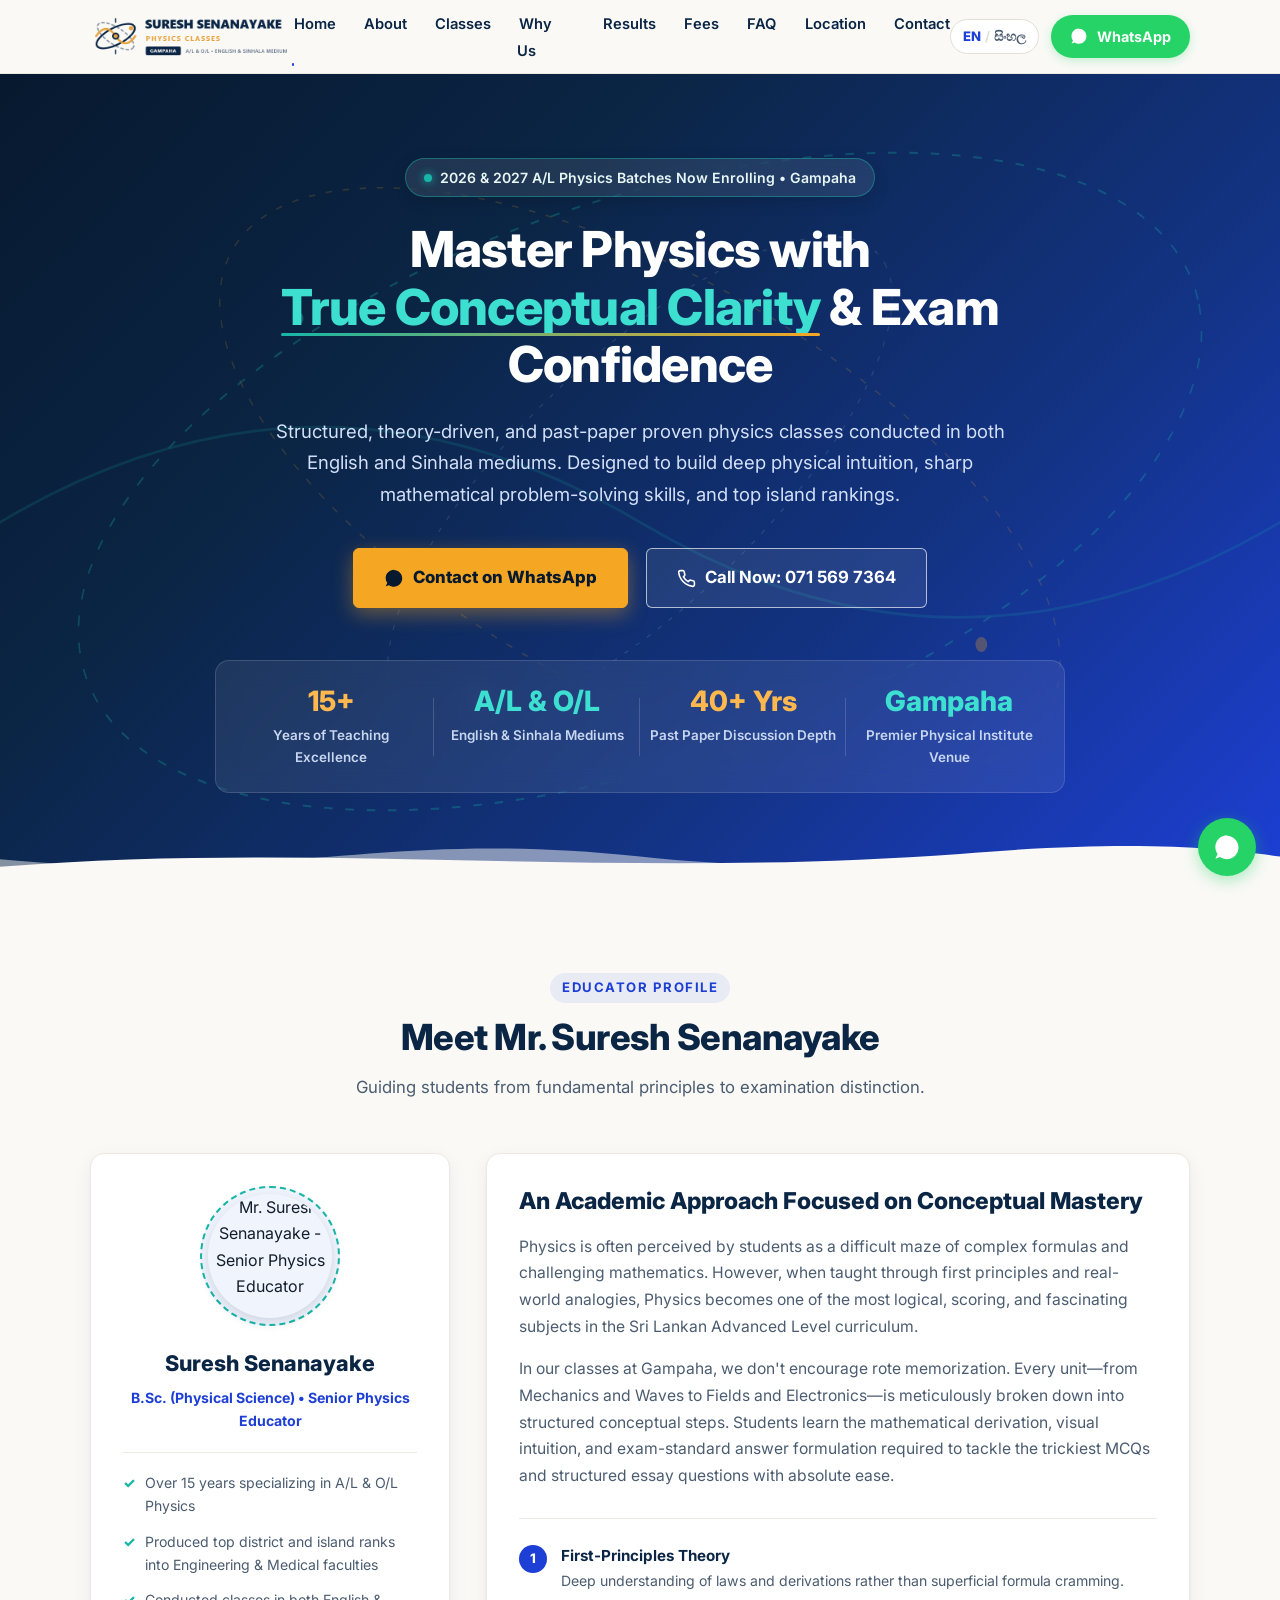
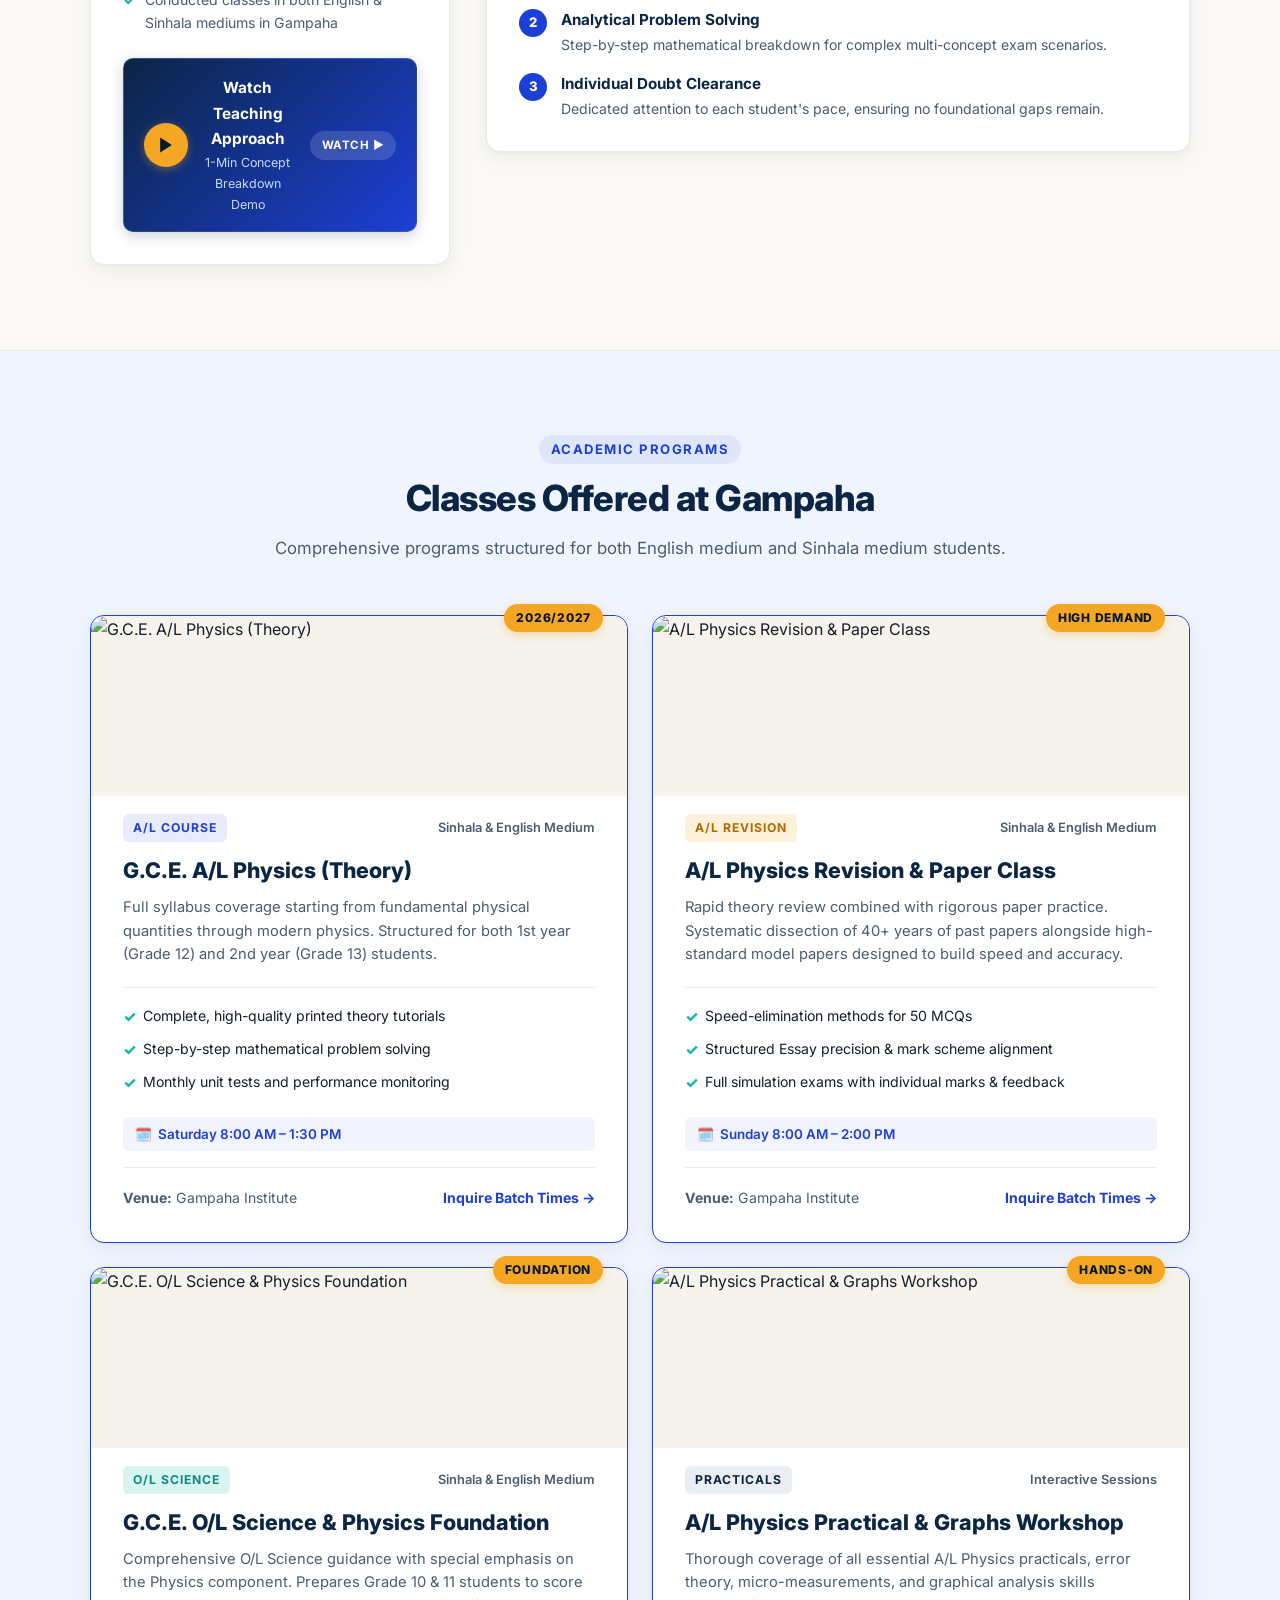
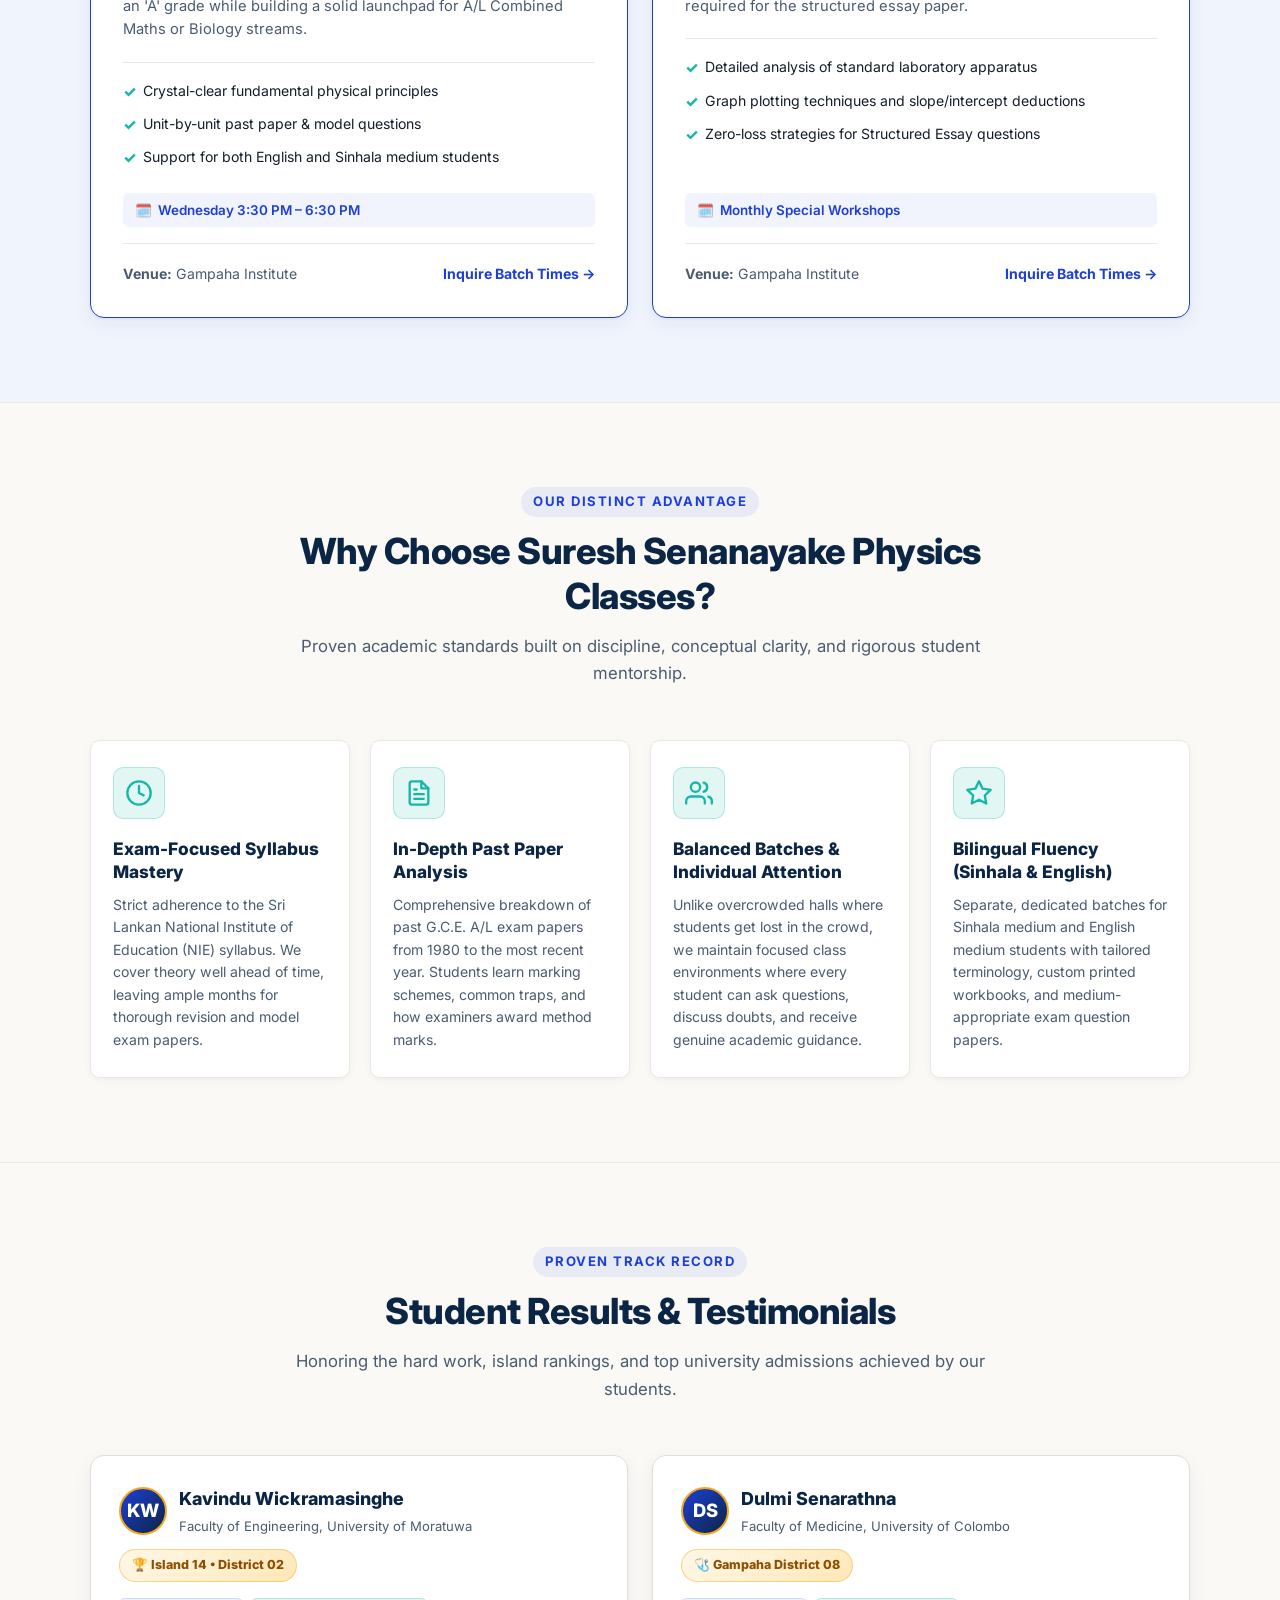
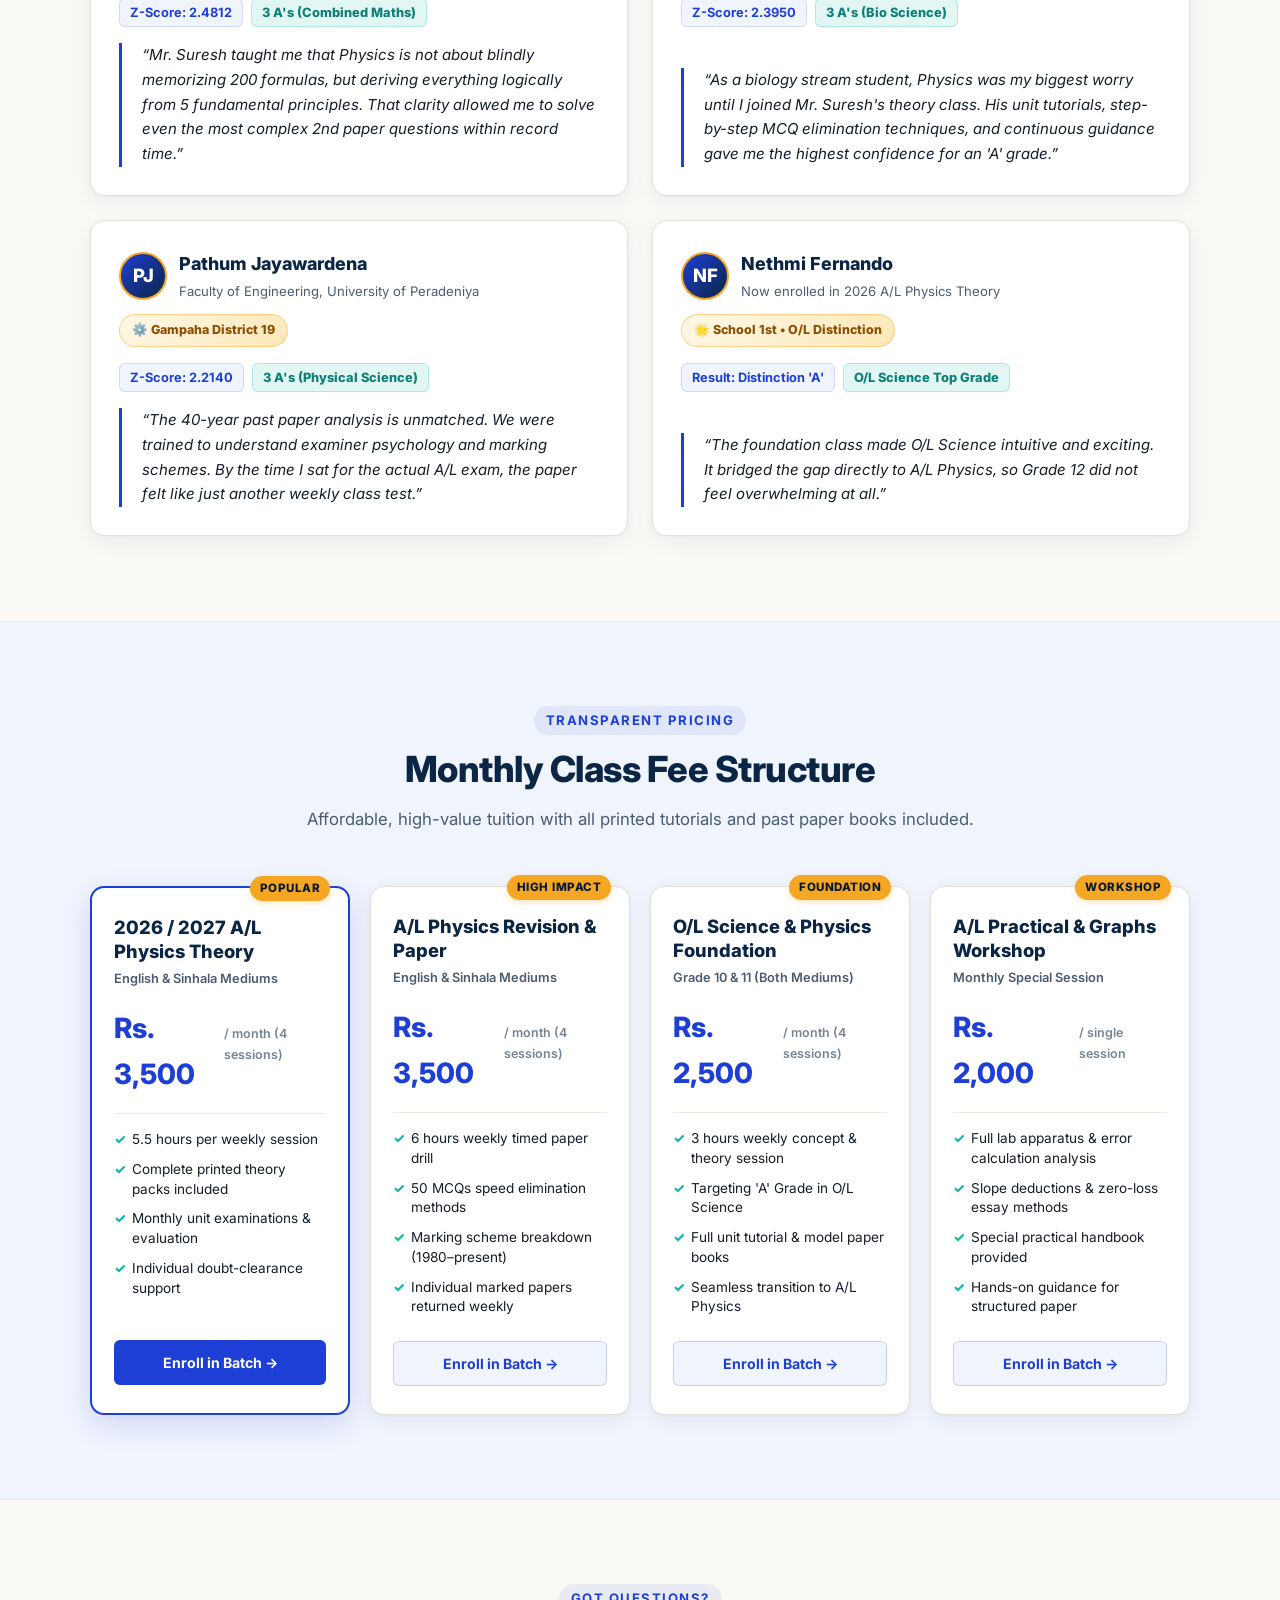
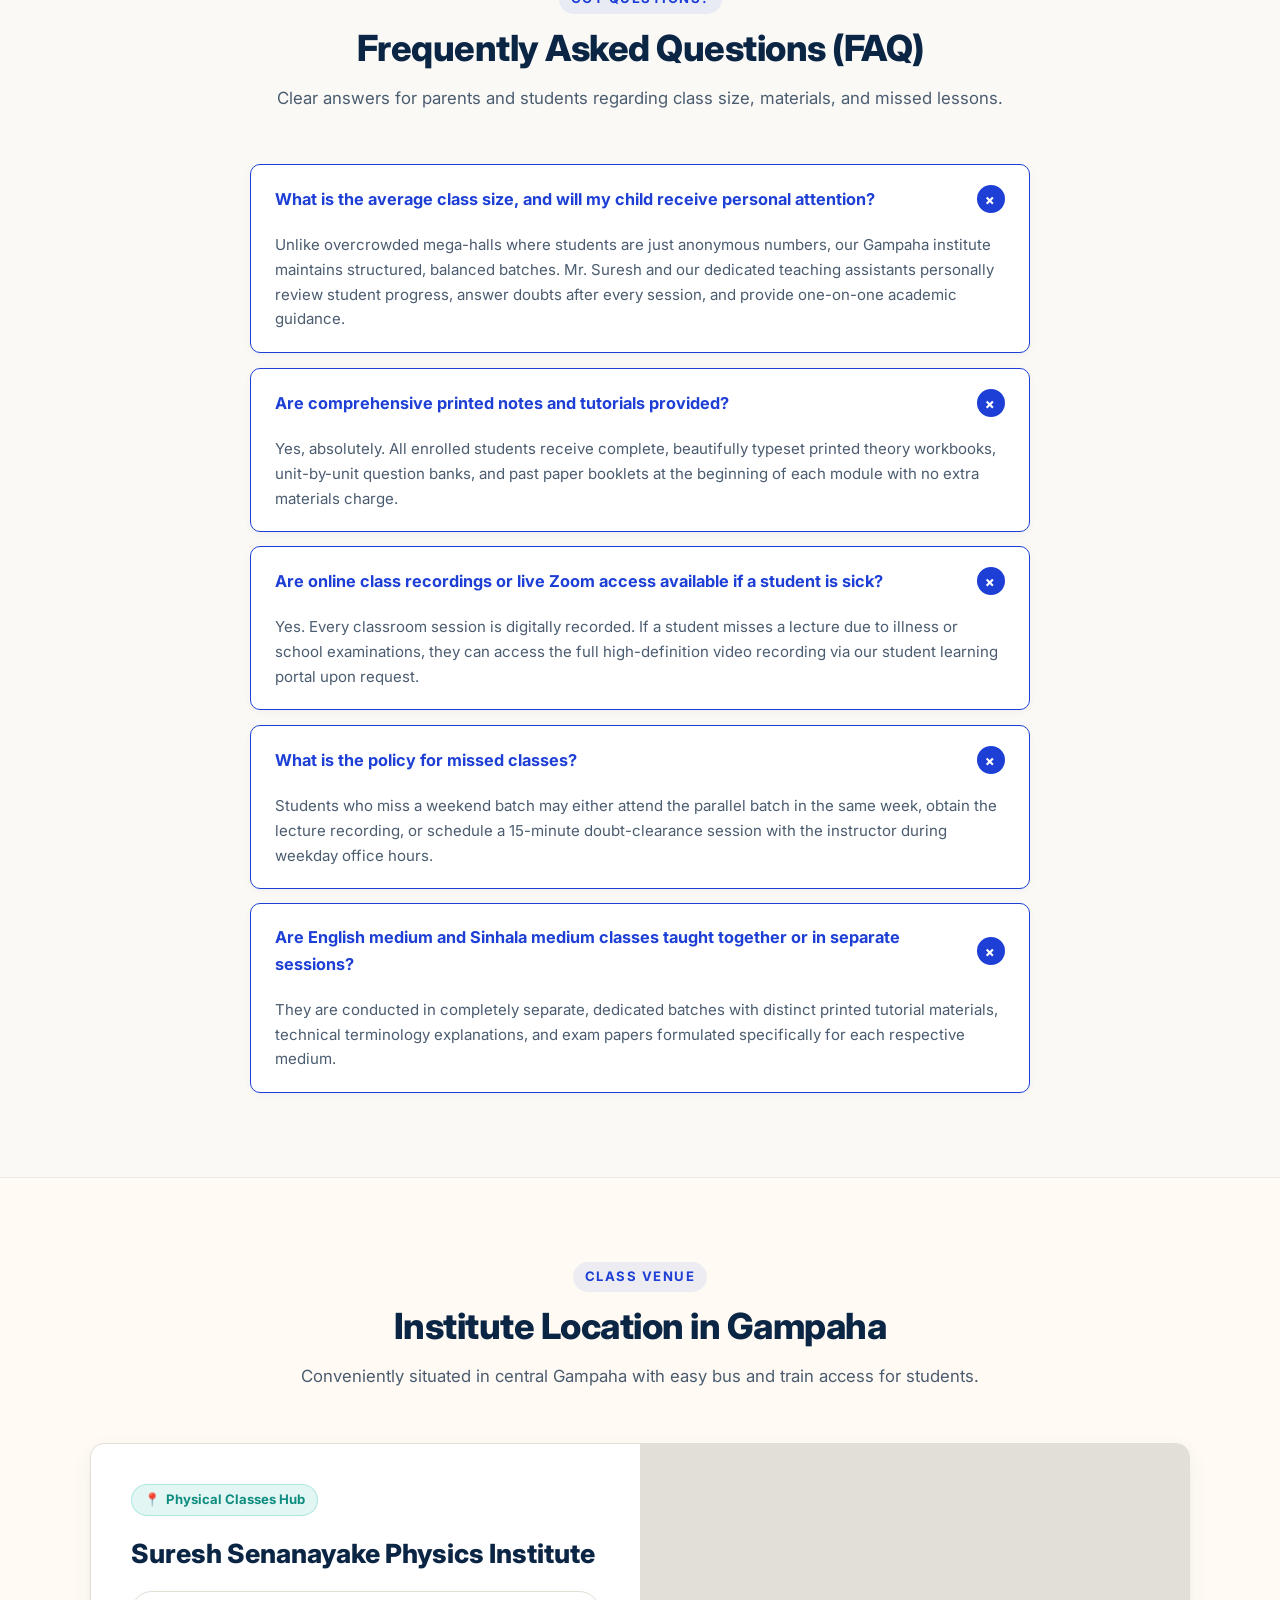
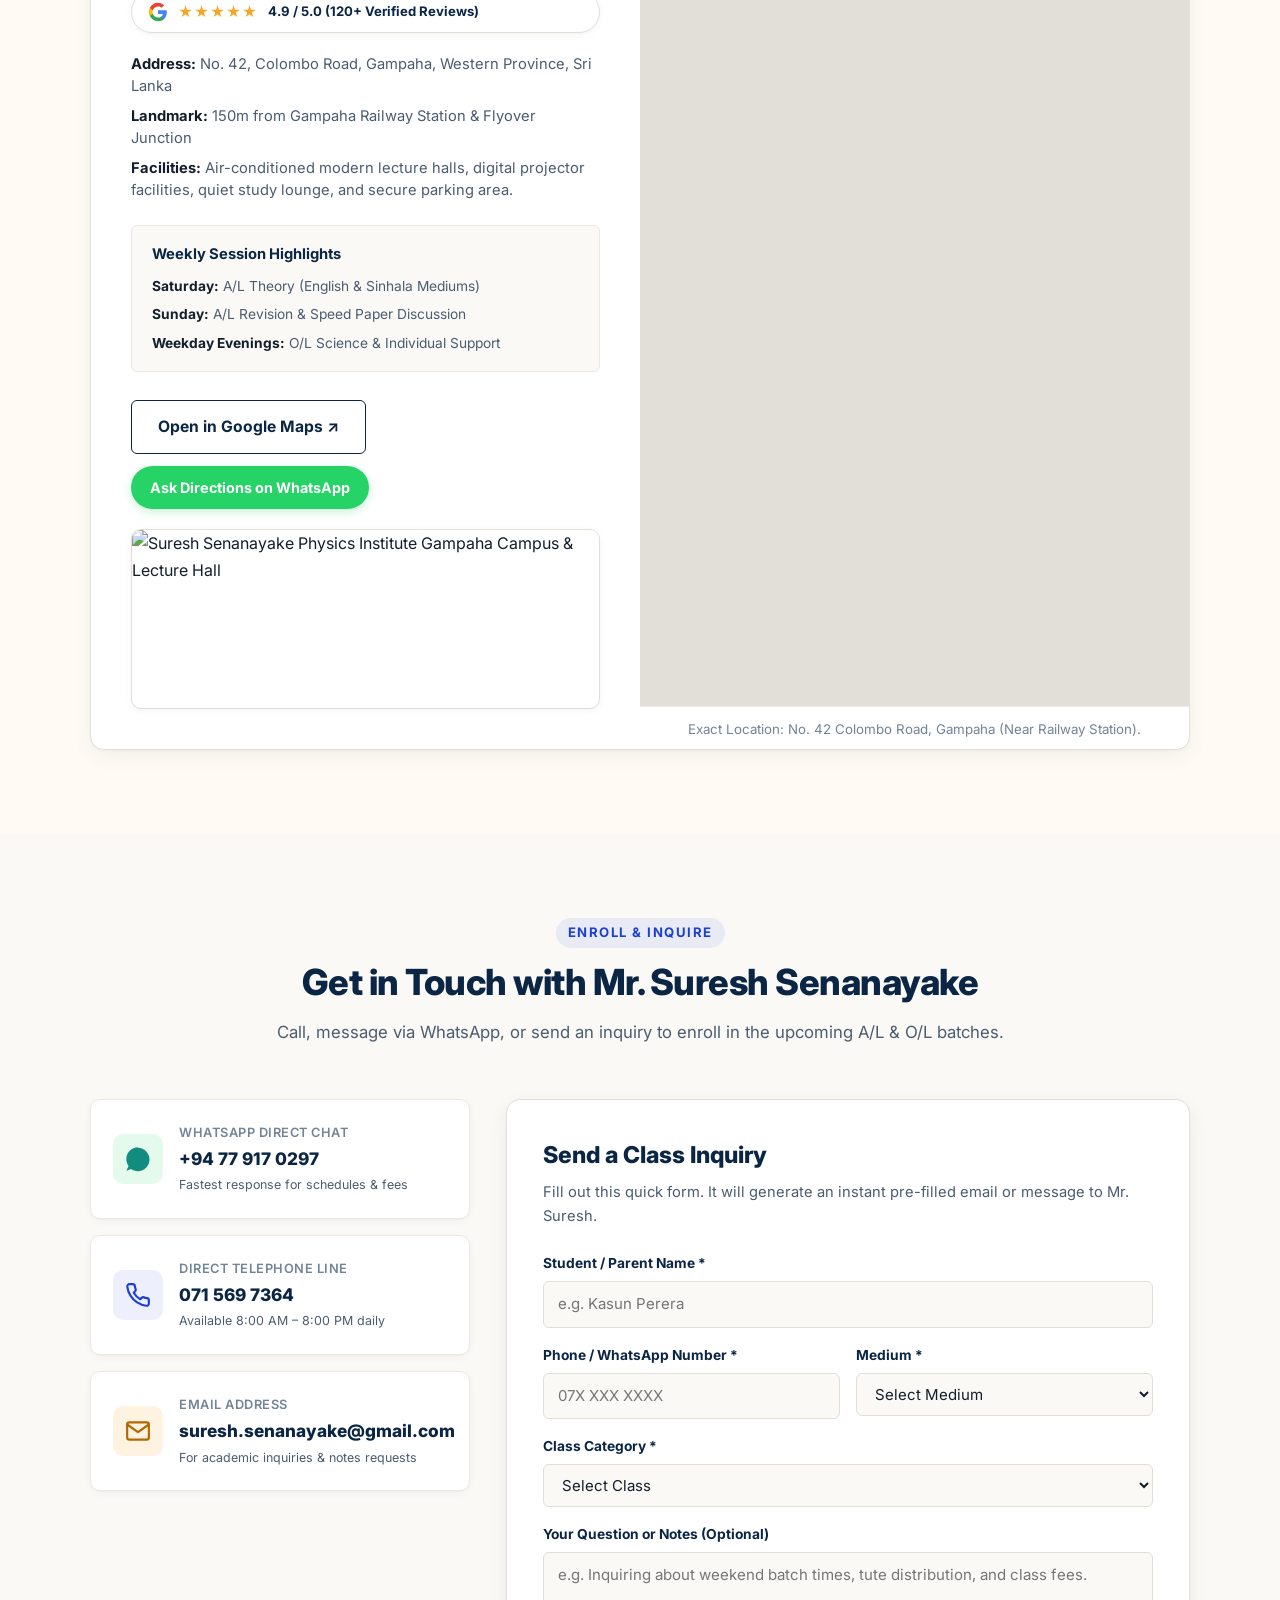
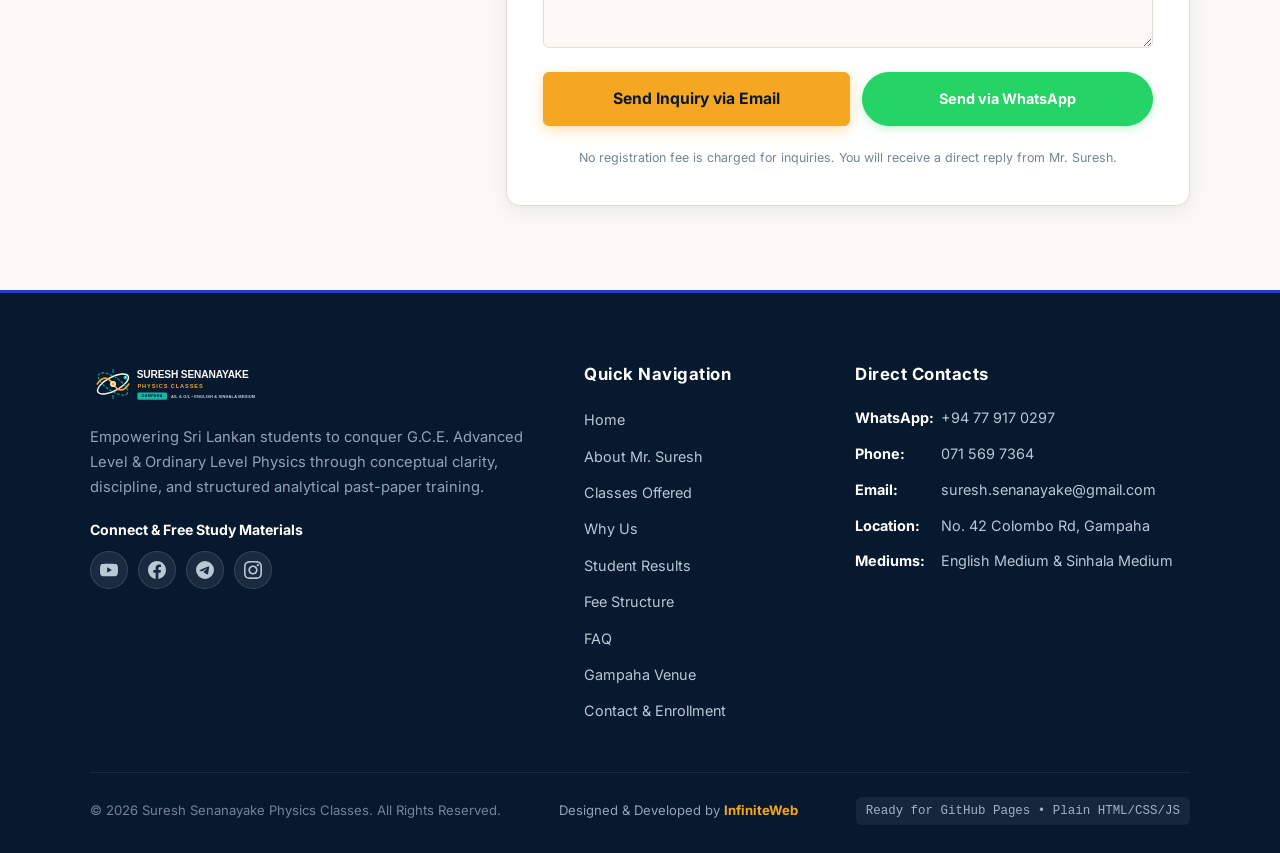
==== commit 5d1a40d9: "Add Results, Fees, FAQ, exact Gampaha location, teacher photo, video modal, InfiniteWeb design credi" ====
--- a/index.html
+++ b/index.html
@@ -10,15 +10,30 @@
   <meta name="keywords" content="Physics tuition Gampaha, A/L Physics Sri Lanka, Suresh Senanayake Physics, English medium physics Gampaha, Sinhala medium physics Gampaha, O/L Science">
   <meta name="author" content="Suresh Senanayake">
   
-  <!-- Open Graph for WhatsApp & Social Media Sharing -->
+  <link rel="canonical" href="https://kanchu12345.github.io/class/">
+
+  <!-- Open Graph for WhatsApp, Facebook & Social Sharing -->
   <meta property="og:title" content="Suresh Senanayake Physics Classes | Gampaha">
   <meta property="og:description" content="Master A/L & O/L Physics with true conceptual clarity. English & Sinhala Medium classes in Gampaha.">
-  <meta property="og:image" content="logo.png">
+  <meta property="og:url" content="https://kanchu12345.github.io/class/">
+  <meta property="og:image" content="https://kanchu12345.github.io/class/logo.png">
+  <meta property="og:image:secure_url" content="https://kanchu12345.github.io/class/logo.png">
+  <meta property="og:image:type" content="image/png">
+  <meta property="og:image:width" content="1200">
+  <meta property="og:image:height" content="630">
+  <meta property="og:image:alt" content="Suresh Senanayake Physics Classes Logo">
   <meta property="og:type" content="website">
 
-  <!-- Favicon -->
-  <link rel="icon" type="image/png" href="favicon.png">
+  <!-- Twitter Meta Tags -->
+  <meta name="twitter:card" content="summary_large_image">
+  <meta name="twitter:title" content="Suresh Senanayake Physics Classes | Gampaha">
+  <meta name="twitter:description" content="Master A/L & O/L Physics with true conceptual clarity. English & Sinhala Medium classes in Gampaha.">
+  <meta name="twitter:image" content="https://kanchu12345.github.io/class/logo.png">
+
+  <!-- Favicons for Modern Browsers & iOS Homescreen -->
   <link rel="icon" type="image/svg+xml" href="favicon.svg">
+  <link rel="icon" type="image/png" sizes="32x32" href="favicon.png">
+  <link rel="apple-touch-icon" sizes="180x180" href="logo.png">
 
   <!-- Google Fonts: Inter (academic, clean, high-legibility) -->
   <link rel="preconnect" href="https://fonts.googleapis.com">
@@ -48,7 +63,10 @@
           <li><a href="#hero" class="nav-link active" data-en="Home" data-si="මුල් පිටුව">Home</a></li>
           <li><a href="#about" class="nav-link" data-en="About" data-si="ගුරුතුමා ගැන">About</a></li>
           <li><a href="#classes" class="nav-link" data-en="Classes" data-si="පන්ති">Classes</a></li>
-          <li><a href="#why-us" class="nav-link" data-en="Why Choose Us" data-si="විශේෂතා">Why Choose Us</a></li>
+          <li><a href="#why-us" class="nav-link" data-en="Why Us" data-si="විශේෂතා">Why Us</a></li>
+          <li><a href="#results" class="nav-link" data-en="Results" data-si="ප්‍රතිඵල">Results</a></li>
+          <li><a href="#fees" class="nav-link" data-en="Fees" data-si="ගාස්තු">Fees</a></li>
+          <li><a href="#faq" class="nav-link" data-en="FAQ" data-si="ප්‍රශ්නෝත්තර">FAQ</a></li>
           <li><a href="#location" class="nav-link" data-en="Location" data-si="ස්ථානය">Location</a></li>
           <li><a href="#contact" class="nav-link" data-en="Contact" data-si="සම්බන්ධ වන්න">Contact</a></li>
         </ul>
@@ -193,15 +211,12 @@
 
         <div class="about-grid">
           <!-- Left Column: Teacher Visual & Credentials Box -->
-          <div class="about-card teacher-card">
+          <div class="about-card teacher-card reveal">
             <div class="teacher-avatar-frame">
-              <!-- Placeholder for teacher's photograph. Non-developers can swap 'src' with their photo. -->
-              <div class="avatar-placeholder" aria-label="Suresh Senanayake Portrait Placeholder">
-                <svg viewBox="0 0 100 100" class="avatar-icon" fill="currentColor">
-                  <path d="M50 48c7.7 0 14-6.3 14-14s-6.3-14-14-14-14 6.3-14 14 6.3 14 14 14zm0 8c-11.7 0-35 5.9-35 17.5V80h70v-6.5c0-11.6-23.3-17.5-35-17.5z"/>
-                </svg>
-                <span class="avatar-tag">Suresh Senanayake</span>
-              </div>
+              <img src="https://images.unsplash.com/photo-1544717305-2782549b5136?auto=format&fit=crop&w=600&q=80" 
+                   alt="Mr. Suresh Senanayake - Senior Physics Educator" 
+                   class="teacher-photo" 
+                   loading="lazy">
             </div>
 
             <div class="teacher-quick-facts">
@@ -224,6 +239,22 @@
                   <span data-en="Conducted classes in both English & Sinhala mediums in Gampaha" data-si="ගම්පහ ප්‍රමුඛ ආයතනවල සිංහල හා ඉංග්‍රීසි මාධ්‍යයෙන් පන්ති මෙහෙයවීම">Conducted classes in both English & Sinhala mediums in Gampaha</span>
                 </li>
               </ul>
+
+              <!-- Video Introduction Card / Play Trigger -->
+              <div class="video-showcase-card" id="openVideoBtn" role="button" tabindex="0" aria-label="Watch Teaching Approach Video">
+                <div class="video-info">
+                  <div class="video-play-icon" aria-hidden="true">
+                    <svg viewBox="0 0 24 24" width="20" height="20" fill="currentColor">
+                      <polygon points="5 3 19 12 5 21 5 3"></polygon>
+                    </svg>
+                  </div>
+                  <div class="video-text">
+                    <h4 data-en="Watch Teaching Approach" data-si="ඉගැන්වීමේ ක්‍රමවේදය නරඹන්න">Watch Teaching Approach</h4>
+                    <p data-en="1-Min Concept Breakdown Demo" data-si="විනාඩි 1ක ආදර්ශ දේශනය">1-Min Concept Breakdown Demo</p>
+                  </div>
+                </div>
+                <span class="video-badge-pill" data-en="Watch ▶" data-si="නරඹන්න ▶">Watch ▶</span>
+              </div>
             </div>
           </div>
 
@@ -290,7 +321,10 @@
         <div class="classes-grid">
           
           <!-- Card 1: A/L Physics Theory -->
-          <article class="class-card">
+          <article class="class-card reveal">
+            <div class="class-card-image-wrap">
+              <img src="https://images.unsplash.com/photo-1636466497217-26a8cbeaf0aa?auto=format&fit=crop&w=800&q=80" alt="G.C.E. A/L Physics Theory Class" class="class-card-img" loading="lazy">
+            </div>
             <div class="class-card-header">
               <span class="class-tag tag-al">A/L Course</span>
               <span class="class-medium-tag" data-en="Sinhala &amp; English Medium" data-si="සිංහල හා ඉංග්‍රීසි මාධ්‍ය">Sinhala &amp; English Medium</span>
@@ -306,6 +340,10 @@
               <li data-en="Step-by-step mathematical problem solving" data-si="පියවරෙන් පියවර ගණිතමය ගැටලු විසඳීම">Step-by-step mathematical problem solving</li>
               <li data-en="Monthly unit tests and performance monitoring" data-si="මාසික ඒකක පරීක්ෂණ සහ ඇගයීම්">Monthly unit tests and performance monitoring</li>
             </ul>
+            <div class="class-schedule-bar">
+              <span>🗓️</span>
+              <span data-en="Saturday 8:00 AM – 1:30 PM" data-si="සෙනසුරාදා පෙ.ව. 8:00 – ප.ව. 1:30">Saturday 8:00 AM – 1:30 PM</span>
+            </div>
             <div class="class-footer">
               <span class="class-loc"><strong data-en="Venue:" data-si="ස්ථානය:">Venue:</strong> Gampaha Institute</span>
               <a href="#contact" class="class-enroll-btn" data-en="Inquire Batch Times →" data-si="වේලාවන් විමසන්න →">Inquire Batch Times →</a>
@@ -313,8 +351,11 @@
           </article>
 
           <!-- Card 2: A/L Physics Revision & Paper Class -->
-          <article class="class-card featured-card">
+          <article class="class-card featured-card reveal">
             <div class="class-card-badge" data-en="High Demand" data-si="විශේෂ අවධානය">High Demand</div>
+            <div class="class-card-image-wrap">
+              <img src="https://images.unsplash.com/photo-1509228468518-180dd4864904?auto=format&fit=crop&w=800&q=80" alt="A/L Physics Revision & Paper Class" class="class-card-img" loading="lazy">
+            </div>
             <div class="class-card-header">
               <span class="class-tag tag-rev">A/L Revision</span>
               <span class="class-medium-tag" data-en="Sinhala &amp; English Medium" data-si="සිංහල හා ඉංග්‍රීසි මාධ්‍ය">Sinhala &amp; English Medium</span>
@@ -330,6 +371,10 @@
               <li data-en="Structured Essay precision & mark scheme alignment" data-si="ව්‍යුහගත හා රචනා ප්‍රශ්නවලට ලකුණු ලැබෙන පිළිතුරු ලිවීම">Structured Essay precision & mark scheme alignment</li>
               <li data-en="Full simulation exams with individual marks & feedback" data-si="නියම විභාග පරිසරය තුළ පවත්වන පෙරහුරු පරීක්ෂණ">Full simulation exams with individual marks & feedback</li>
             </ul>
+            <div class="class-schedule-bar">
+              <span>🗓️</span>
+              <span data-en="Sunday 8:00 AM – 2:00 PM" data-si="ඉරිදා පෙ.ව. 8:00 – ප.ව. 2:00">Sunday 8:00 AM – 2:00 PM</span>
+            </div>
             <div class="class-footer">
               <span class="class-loc"><strong data-en="Venue:" data-si="ස්ථානය:">Venue:</strong> Gampaha Institute</span>
               <a href="#contact" class="class-enroll-btn" data-en="Inquire Batch Times →" data-si="වේලාවන් විමසන්න →">Inquire Batch Times →</a>
@@ -337,7 +382,10 @@
           </article>
 
           <!-- Card 3: O/L Science / Physics Foundation -->
-          <article class="class-card">
+          <article class="class-card reveal">
+            <div class="class-card-image-wrap">
+              <img src="https://images.unsplash.com/photo-1532094349884-543bc11b234d?auto=format&fit=crop&w=800&q=80" alt="G.C.E. O/L Science Foundation" class="class-card-img" loading="lazy">
+            </div>
             <div class="class-card-header">
               <span class="class-tag tag-ol">O/L Science</span>
               <span class="class-medium-tag" data-en="Sinhala &amp; English Medium" data-si="සිංහල හා ඉංග්‍රීසි මාධ්‍ය">Sinhala &amp; English Medium</span>
@@ -353,6 +401,10 @@
               <li data-en="Unit-by-unit past paper & model questions" data-si="ඒකක අනුව පසුගිය විභාග සහ ආදර්ශ ප්‍රශ්න">Unit-by-unit past paper & model questions</li>
               <li data-en="Support for both English and Sinhala medium students" data-si="ඉංග්‍රීසි හා සිංහල මාධ්‍ය සිසුන් දෙපිරිසටම">Support for both English and Sinhala medium students</li>
             </ul>
+            <div class="class-schedule-bar">
+              <span>🗓️</span>
+              <span data-en="Wednesday 3:30 PM – 6:30 PM" data-si="බදාදා ප.ව. 3:30 – 6:30">Wednesday 3:30 PM – 6:30 PM</span>
+            </div>
             <div class="class-footer">
               <span class="class-loc"><strong data-en="Venue:" data-si="ස්ථානය:">Venue:</strong> Gampaha Institute</span>
               <a href="#contact" class="class-enroll-btn" data-en="Inquire Batch Times →" data-si="වේලාවන් විමසන්න →">Inquire Batch Times →</a>
@@ -360,7 +412,10 @@
           </article>
 
           <!-- Card 4: Practical & Lab Guidance -->
-          <article class="class-card">
+          <article class="class-card reveal">
+            <div class="class-card-image-wrap">
+              <img src="https://images.unsplash.com/photo-1581093458791-9f3c3900df4b?auto=format&fit=crop&w=800&q=80" alt="A/L Physics Practical & Graphs Workshop" class="class-card-img" loading="lazy">
+            </div>
             <div class="class-card-header">
               <span class="class-tag tag-prac">Practicals</span>
               <span class="class-medium-tag" data-en="Interactive Sessions" data-si="ප්‍රායෝගික පරීක්ෂණ">Interactive Sessions</span>
@@ -376,6 +431,10 @@
               <li data-en="Graph plotting techniques and slope/intercept deductions" data-si="ප්‍රස්තාර ඇඳීමේ සහ අනුක්‍රමණය නිවැරදිව ගැනීමේ ශිල්ප">Graph plotting techniques and slope/intercept deductions</li>
               <li data-en="Zero-loss strategies for Structured Essay questions" data-si="ව්‍යුහගත රචනා ප්‍රශ්න පත්‍රයේ ලකුණු උපරිම කරගැනීම">Zero-loss strategies for Structured Essay questions</li>
             </ul>
+            <div class="class-schedule-bar">
+              <span>🗓️</span>
+              <span data-en="Monthly Special Workshops" data-si="මාසික විශේෂ වැඩමුළු">Monthly Special Workshops</span>
+            </div>
             <div class="class-footer">
               <span class="class-loc"><strong data-en="Venue:" data-si="ස්ථානය:">Venue:</strong> Gampaha Institute</span>
               <a href="#contact" class="class-enroll-btn" data-en="Inquire Batch Times →" data-si="වේලාවන් විමසන්න →">Inquire Batch Times →</a>
@@ -469,7 +528,325 @@
     </section>
 
     <!-- ================================================================= -->
-    <!-- 6. LOCATION / INSTITUTE                                           -->
+    <!-- 6. STUDENT RESULTS & TESTIMONIALS                                 -->
+    <!-- ================================================================= -->
+    <section class="section results-section" id="results">
+      <div class="container">
+        
+        <div class="section-header">
+          <span class="section-kicker" data-en="Proven Track Record" data-si="විශිෂ්ට සාමාර්ථ වාර්තාව">Proven Track Record</span>
+          <h2 class="section-title" data-en="Student Results &amp; Testimonials" data-si="ශිෂ්‍ය ප්‍රතිඵල සහ අදහස්">Student Results &amp; Testimonials</h2>
+          <p class="section-subtitle" data-en="Honoring the hard work, island rankings, and top university admissions achieved by our students." data-si="ඉහළම දිස්ත්‍රික් හා දිවයිනේ කුසලතා ලබමින් ඉංජිනේරු සහ වෛද්‍ය පීඨ වරම් ලැබූ දූ දරුවන්ගේ විශිෂ්ට ප්‍රතිඵල.">
+            Honoring the hard work, island rankings, and top university admissions achieved by our students.
+          </p>
+        </div>
+
+        <div class="testimonials-grid">
+          
+          <!-- Testimonial 1: Kavindu -->
+          <article class="testimonial-card reveal">
+            <div class="testimonial-header">
+              <div class="student-identity">
+                <div class="student-avatar-badge" aria-hidden="true">KW</div>
+                <div>
+                  <h3 class="student-name">Kavindu Wickramasinghe</h3>
+                  <div class="student-faculty" data-en="Faculty of Engineering, University of Moratuwa" data-si="මොරටුව විශ්වවිද්‍යාලයේ ඉංජිනේරු පීඨය">
+                    Faculty of Engineering, University of Moratuwa
+                  </div>
+                </div>
+              </div>
+              <div class="rank-badge" data-en="🏆 Island 14 • District 02" data-si="🏆 දිවයිනේ 14 • දිස්ත්‍රික් 02">
+                🏆 Island 14 • District 02
+              </div>
+            </div>
+
+            <div class="score-strip">
+              <span class="score-pill">Z-Score: <strong>2.4812</strong></span>
+              <span class="grade-pill">3 A's (Combined Maths)</span>
+            </div>
+
+            <blockquote class="testimonial-quote" data-en="&ldquo;Mr. Suresh taught me that Physics is not about blindly memorizing 200 formulas, but deriving everything logically from 5 fundamental principles. That clarity allowed me to solve even the most complex 2nd paper questions within record time.&rdquo;" data-si="&ldquo;සුරේෂ් සර් මට කියාදුන්නේ භෞතික විද්‍යාව කියන්නේ සූත්‍ර 200ක් කටපාඩම් කිරීම නොව මූලික නියමයන්ගෙන් සියල්ල තාර්කිකව ගොඩනැගීම බවයි. ඒ පැහැදිලි අවබෝධය නිසා සංකීර්ණම රචනා ප්‍රශ්න පවා ඉතා කෙටි කාලයකින් නිරවුල්ව විසඳීමට මට හැකිවුණා.&rdquo;">
+              &ldquo;Mr. Suresh taught me that Physics is not about blindly memorizing 200 formulas, but deriving everything logically from 5 fundamental principles. That clarity allowed me to solve even the most complex 2nd paper questions within record time.&rdquo;
+            </blockquote>
+          </article>
+
+          <!-- Testimonial 2: Dulmi -->
+          <article class="testimonial-card reveal">
+            <div class="testimonial-header">
+              <div class="student-identity">
+                <div class="student-avatar-badge" aria-hidden="true">DS</div>
+                <div>
+                  <h3 class="student-name">Dulmi Senarathna</h3>
+                  <div class="student-faculty" data-en="Faculty of Medicine, University of Colombo" data-si="කොළඹ විශ්වවිද්‍යාලයේ වෛද්‍ය පීඨය">
+                    Faculty of Medicine, University of Colombo
+                  </div>
+                </div>
+              </div>
+              <div class="rank-badge" data-en="🩺 Gampaha District 08" data-si="🩺 ගම්පහ දිස්ත්‍රික් 08">
+                🩺 Gampaha District 08
+              </div>
+            </div>
+
+            <div class="score-strip">
+              <span class="score-pill">Z-Score: <strong>2.3950</strong></span>
+              <span class="grade-pill">3 A's (Bio Science)</span>
+            </div>
+
+            <blockquote class="testimonial-quote" data-en="&ldquo;As a biology stream student, Physics was my biggest worry until I joined Mr. Suresh's theory class. His unit tutorials, step-by-step MCQ elimination techniques, and continuous guidance gave me the highest confidence for an 'A' grade.&rdquo;" data-si="&ldquo;ජීව විද්‍යා අංශයේ සිසුවියක් ලෙස මට භෞතික විද්‍යාව ලොකු අභියෝගයක් වුණා. නමුත් සුරේෂ් සර්ගේ සිද්ධාන්ත පන්තියට සහ ප්‍රශ්න පත්‍ර පන්තියට සම්බන්ධ වීමෙන් පසු MCQ කෙටි ක්‍රම සහ නිබන්ධන මගින් මට භෞතික විද්‍යාවට A සාමාර්ථයක් ලබාගැනීමට විශාල මගපෙන්වීමක් ලැබුණා.&rdquo;">
+              &ldquo;As a biology stream student, Physics was my biggest worry until I joined Mr. Suresh's theory class. His unit tutorials, step-by-step MCQ elimination techniques, and continuous guidance gave me the highest confidence for an 'A' grade.&rdquo;
+            </blockquote>
+          </article>
+
+          <!-- Testimonial 3: Pathum -->
+          <article class="testimonial-card reveal">
+            <div class="testimonial-header">
+              <div class="student-identity">
+                <div class="student-avatar-badge" aria-hidden="true">PJ</div>
+                <div>
+                  <h3 class="student-name">Pathum Jayawardena</h3>
+                  <div class="student-faculty" data-en="Faculty of Engineering, University of Peradeniya" data-si="පේරාදෙණිය විශ්වවිද්‍යාලයේ ඉංජිනේරු පීඨය">
+                    Faculty of Engineering, University of Peradeniya
+                  </div>
+                </div>
+              </div>
+              <div class="rank-badge" data-en="⚙️ Gampaha District 19" data-si="⚙️ ගම්පහ දිස්ත්‍රික් 19">
+                ⚙️ Gampaha District 19
+              </div>
+            </div>
+
+            <div class="score-strip">
+              <span class="score-pill">Z-Score: <strong>2.2140</strong></span>
+              <span class="grade-pill">3 A's (Physical Science)</span>
+            </div>
+
+            <blockquote class="testimonial-quote" data-en="&ldquo;The 40-year past paper analysis is unmatched. We were trained to understand examiner psychology and marking schemes. By the time I sat for the actual A/L exam, the paper felt like just another weekly class test.&rdquo;" data-si="&ldquo;වසර 40ක පසුගිය විභාග ප්‍රශ්න පත්‍ර විවරණය අතිවිශිෂ්ටයි. ලකුණු දීමේ පටිපාටියට අනුකූලව පිළිතුරු ලියන ආකාරය පුහුණු කළ නිසා සැබෑ උසස් පෙළ විභාග ශාලාවේදී කිසිදු බියක් හෝ චකිතයක් නොදැනී උපරිම ලකුණු ලබාගැනීමට මට හැකිවුණා.&rdquo;">
+              &ldquo;The 40-year past paper analysis is unmatched. We were trained to understand examiner psychology and marking schemes. By the time I sat for the actual A/L exam, the paper felt like just another weekly class test.&rdquo;
+            </blockquote>
+          </article>
+
+          <!-- Testimonial 4: Nethmi -->
+          <article class="testimonial-card reveal">
+            <div class="testimonial-header">
+              <div class="student-identity">
+                <div class="student-avatar-badge" aria-hidden="true">NF</div>
+                <div>
+                  <h3 class="student-name">Nethmi Fernando</h3>
+                  <div class="student-faculty" data-en="Enrolled in 2026 A/L Theory Batch" data-si="දැනට 2026 උසස් පෙළ පන්තියේ ඉගෙනුම ලබයි">
+                    Enrolled in 2026 A/L Theory Batch
+                  </div>
+                </div>
+              </div>
+              <div class="rank-badge" data-en="🌟 School 1st • O/L Distinction" data-si="🌟 පාසලේ ප්‍රථමයා • සා.පෙ. A">
+                🌟 School 1st • O/L Distinction
+              </div>
+            </div>
+
+            <div class="score-strip">
+              <span class="score-pill">Result: <strong>Distinction 'A'</strong></span>
+              <span class="grade-pill">O/L Science Top Grade</span>
+            </div>
+
+            <blockquote class="testimonial-quote" data-en="&ldquo;The foundation class made O/L Science intuitive and exciting. It bridged the gap directly to A/L Physics, so Grade 12 did not feel overwhelming at all.&rdquo;" data-si="&ldquo;සාමාන්‍ය පෙළ විද්‍යා පදනම් පන්තිය නිසා විද්‍යාවට ඉහළම සාමාර්ථයක් ලබාගන්න වගේම, උසස් පෙළ භෞතික විද්‍යාවට කිසිදු අපහසුවක් නැතිව ශක්තිමත් පදනමක් ගොඩනගා ගැනීමට හැකිවුණා.&rdquo;">
+              &ldquo;The foundation class made O/L Science intuitive and exciting. It bridged the gap directly to A/L Physics, so Grade 12 did not feel overwhelming at all.&rdquo;
+            </blockquote>
+          </article>
+
+        </div>
+
+      </div>
+    </section>
+
+    <!-- ================================================================= -->
+    <!-- 7. FEES STRUCTURE                                                 -->
+    <!-- ================================================================= -->
+    <section class="section fees-section" id="fees">
+      <div class="container">
+        
+        <div class="section-header">
+          <span class="section-kicker" data-en="Transparent Pricing" data-si="පැහැදිලි ගාස්තු ක්‍රමවේදය">Transparent Pricing</span>
+          <h2 class="section-title" data-en="Monthly Class Fee Structure" data-si="මාසික පන්ති ගාස්තු">Monthly Class Fee Structure</h2>
+          <p class="section-subtitle" data-en="Affordable, high-value tuition with all printed tutorials and past paper books included." data-si="සියලුම මුද්‍රිත නිබන්ධන හා විභාග ප්‍රශ්න පත්‍ර සහිත සාධාරණ මාසික ගාස්තු ක්‍රමය.">
+            Affordable, high-value tuition with all printed tutorials and past paper books included.
+          </p>
+        </div>
+
+        <div class="fees-grid">
+          
+          <!-- Fee Tier 1: A/L Theory -->
+          <article class="fee-card featured-fee reveal">
+            <span class="fee-badge" data-en="Popular" data-si="ජනප්‍රිය">Popular</span>
+            <h3 class="fee-title" data-en="2026 / 2027 A/L Physics Theory" data-si="2026 / 2027 උසස් පෙළ සිද්ධාන්ත">2026 / 2027 A/L Physics Theory</h3>
+            <span class="fee-medium" data-en="English &amp; Sinhala Mediums" data-si="සිංහල හා ඉංග්‍රීසි මාධ්‍ය">English &amp; Sinhala Mediums</span>
+            <div class="fee-price-wrap">
+              <span class="fee-price">Rs. 3,500</span>
+              <span class="fee-period" data-en="/ month (4 sessions)" data-si="/ මසකට (සැසි 4ක්)">/ month (4 sessions)</span>
+            </div>
+            <ul class="fee-features">
+              <li data-en="5.5 hours per weekly session" data-si="සතියකට පැය 5.5ක සවිස්තරාත්මක දේශනය">5.5 hours per weekly session</li>
+              <li data-en="Complete printed theory packs included" data-si="පරිපූර්ණ මුද්‍රිත නිබන්ධන නොමිලේ">Complete printed theory packs included</li>
+              <li data-en="Monthly unit examinations &amp; evaluation" data-si="මාසික ඒකක ඇගයීම් පරීක්ෂණ">Monthly unit examinations &amp; evaluation</li>
+              <li data-en="Individual doubt-clearance support" data-si="පෞද්ගලික ගැටලු සාකච්ඡා කිරීමේ පහසුකම">Individual doubt-clearance support</li>
+            </ul>
+            <a href="#contact" class="fee-enroll-btn" data-en="Enroll in Batch →" data-si="ලියාපදිංචි වන්න →">Enroll in Batch →</a>
+          </article>
+
+          <!-- Fee Tier 2: Revision -->
+          <article class="fee-card reveal">
+            <span class="fee-badge" data-en="High Impact" data-si="විශේෂ">High Impact</span>
+            <h3 class="fee-title" data-en="A/L Physics Revision &amp; Paper" data-si="උසස් පෙළ පුනරීක්ෂණ හා ප්‍රශ්න පත්‍ර">A/L Physics Revision &amp; Paper</h3>
+            <span class="fee-medium" data-en="English &amp; Sinhala Mediums" data-si="සිංහල හා ඉංග්‍රීසි මාධ්‍ය">English &amp; Sinhala Mediums</span>
+            <div class="fee-price-wrap">
+              <span class="fee-price">Rs. 3,500</span>
+              <span class="fee-period" data-en="/ month (4 sessions)" data-si="/ මසකට (සැසි 4ක්)">/ month (4 sessions)</span>
+            </div>
+            <ul class="fee-features">
+              <li data-en="6 hours weekly timed paper drill" data-si="සතියකට පැය 6ක කාල කළමනාකරණ පුහුණුව">6 hours weekly timed paper drill</li>
+              <li data-en="50 MCQs speed elimination methods" data-si="MCQ 50 සඳහා කෙටි ක්‍රම හා ලකුණු ඉහළ දැමීම">50 MCQs speed elimination methods</li>
+              <li data-en="Marking scheme breakdown (1980–present)" data-si="ලකුණු දීමේ පටිපාටිය (Marking Scheme) සාකච්ඡාව">Marking scheme breakdown (1980–present)</li>
+              <li data-en="Individual marked papers returned weekly" data-si="සෑම සතියකම ලකුණු යෙදූ පත්‍රිකා නැවත ලබාදීම">Individual marked papers returned weekly</li>
+            </ul>
+            <a href="#contact" class="fee-enroll-btn" data-en="Enroll in Batch →" data-si="ලියාපදිංචි වන්න →">Enroll in Batch →</a>
+          </article>
+
+          <!-- Fee Tier 3: O/L Science -->
+          <article class="fee-card reveal">
+            <span class="fee-badge" data-en="Foundation" data-si="පදනම">Foundation</span>
+            <h3 class="fee-title" data-en="O/L Science &amp; Physics Foundation" data-si="සාමාන්‍ය පෙළ විද්‍යාව හා භෞතික විද්‍යා පදනම">O/L Science &amp; Physics Foundation</h3>
+            <span class="fee-medium" data-en="Grade 10 &amp; 11 (Both Mediums)" data-si="10 සහ 11 ශ්‍රේණි (මාධ්‍ය දෙකෙන්ම)">Grade 10 &amp; 11 (Both Mediums)</span>
+            <div class="fee-price-wrap">
+              <span class="fee-price">Rs. 2,500</span>
+              <span class="fee-period" data-en="/ month (4 sessions)" data-si="/ මසකට (සැසි 4ක්)">/ month (4 sessions)</span>
+            </div>
+            <ul class="fee-features">
+              <li data-en="3 hours weekly concept &amp; theory session" data-si="සතියකට පැය 3ක න්‍යායාත්මක හා ගැටලු විසඳීම">3 hours weekly concept &amp; theory session</li>
+              <li data-en="Targeting 'A' Grade in O/L Science" data-si="සාමාන්‍ය පෙළ විද්‍යාවට 'A' සාමාර්ථයක් සහතික කිරීම">Targeting 'A' Grade in O/L Science</li>
+              <li data-en="Full unit tutorial &amp; model paper books" data-si="ඒකක නිබන්ධන හා ආදර්ශ ප්‍රශ්න පත්‍ර කට්ටල">Full unit tutorial &amp; model paper books</li>
+              <li data-en="Seamless transition to A/L Physics" data-si="උසස් පෙළ භෞතික විද්‍යාව සඳහා පූර්ව සූදානම">Seamless transition to A/L Physics</li>
+            </ul>
+            <a href="#contact" class="fee-enroll-btn" data-en="Enroll in Batch →" data-si="ලියාපදිංචි වන්න →">Enroll in Batch →</a>
+          </article>
+
+          <!-- Fee Tier 4: Practicals Workshop -->
+          <article class="fee-card reveal">
+            <span class="fee-badge" data-en="Workshop" data-si="වැඩමුළුව">Workshop</span>
+            <h3 class="fee-title" data-en="A/L Practical &amp; Graphs Workshop" data-si="ප්‍රායෝගික පරීක්ෂණ හා ප්‍රස්තාර වැඩමුළුව">A/L Practical &amp; Graphs Workshop</h3>
+            <span class="fee-medium" data-en="Monthly Special Session" data-si="මාසික විශේෂ වැඩමුළුව">Monthly Special Session</span>
+            <div class="fee-price-wrap">
+              <span class="fee-price">Rs. 2,000</span>
+              <span class="fee-period" data-en="/ single session" data-si="/ එක් සැසියක් සඳහා">/ single session</span>
+            </div>
+            <ul class="fee-features">
+              <li data-en="Full lab apparatus &amp; error calculation analysis" data-si="ප්‍රායෝගික උපකරණ භාවිතය හා දෝෂ ගණනය">Full lab apparatus &amp; error calculation analysis</li>
+              <li data-en="Slope deductions &amp; zero-loss essay methods" data-si="ප්‍රස්තාර ඇඳීමේ සහ අනුක්‍රමණ ශිල්ප ක්‍රම">Slope deductions &amp; zero-loss essay methods</li>
+              <li data-en="Special practical handbook provided" data-si="විශේෂිත ප්‍රායෝගික පරීක්ෂණ අත්පොත">Special practical handbook provided</li>
+              <li data-en="Hands-on guidance for structured paper" data-si="ව්‍යුහගත රචනා ප්‍රශ්න පත්‍රයට උපරිම ලකුණු">Hands-on guidance for structured paper</li>
+            </ul>
+            <a href="#contact" class="fee-enroll-btn" data-en="Enroll in Batch →" data-si="ලියාපදිංචි වන්න →">Enroll in Batch →</a>
+          </article>
+
+        </div>
+
+      </div>
+    </section>
+
+    <!-- ================================================================= -->
+    <!-- 8. FREQUENTLY ASKED QUESTIONS (FAQ ACCORDION)                     -->
+    <!-- ================================================================= -->
+    <section class="section faq-section" id="faq">
+      <div class="container faq-container">
+        
+        <div class="section-header">
+          <span class="section-kicker" data-en="Got Questions?" data-si="නිතර අසන ප්‍රශ්න">Got Questions?</span>
+          <h2 class="section-title" data-en="Frequently Asked Questions (FAQ)" data-si="නිතර නගන ප්‍රශ්න හා පිළිතුරු">Frequently Asked Questions (FAQ)</h2>
+          <p class="section-subtitle" data-en="Clear answers for parents and students regarding class size, materials, and missed lessons." data-si="පන්ති පැවැත්වෙන ආකාරය, නිබන්ධන සහ අනෙකුත් කරුණු පිළිබඳ පැහැදිලි කිරීම්.">
+            Clear answers for parents and students regarding class size, materials, and missed lessons.
+          </p>
+        </div>
+
+        <div class="faq-accordion">
+          
+          <!-- FAQ 1 -->
+          <div class="faq-item reveal">
+            <button class="faq-question" type="button" aria-expanded="false">
+              <span data-en="What is the average class size, and will my child receive personal attention?" data-si="පන්තියක සිටින සාමාන්‍ය සිසුන් සංඛ්‍යාව සහ පෞද්ගලික අවධානය කෙසේද?">
+                What is the average class size, and will my child receive personal attention?
+              </span>
+              <span class="faq-icon" aria-hidden="true">+</span>
+            </button>
+            <div class="faq-answer">
+              <p data-en="Unlike overcrowded mega-halls where students are just anonymous numbers, our Gampaha institute maintains structured, balanced batches. Mr. Suresh and our dedicated teaching assistants personally review student progress, answer doubts after every session, and provide one-on-one academic guidance." data-si="සිසුන් දහස් ගණනක් අතරමං වන දැවැන්ත ශාලා වෙනුවට, අප පවත්වාගෙන යන්නේ මනා විනයක් සහ කළමනාකරණයක් සහිත සීමිත සිසුන් සංඛ්‍යාවකින් යුත් පන්ති වේ. දේශනයෙන් පසුව ඕනෑම සිසුවෙකුට තම ගැටලු ගුරුතුමා සමග සෘජුව සාකච්ඡා කර නිරාකරණය කරගත හැක.">
+                Unlike overcrowded mega-halls where students are just anonymous numbers, our Gampaha institute maintains structured, balanced batches. Mr. Suresh and our dedicated teaching assistants personally review student progress, answer doubts after every session, and provide one-on-one academic guidance.
+              </p>
+            </div>
+          </div>
+
+          <!-- FAQ 2 -->
+          <div class="faq-item reveal">
+            <button class="faq-question" type="button" aria-expanded="false">
+              <span data-en="Are comprehensive printed notes and tutorials provided?" data-si="සම්පූර්ණ මුද්‍රිත නිබන්ධන සහ සටහන් ලබා දෙන්නේද?">
+                Are comprehensive printed notes and tutorials provided?
+              </span>
+              <span class="faq-icon" aria-hidden="true">+</span>
+            </button>
+            <div class="faq-answer">
+              <p data-en="Yes, absolutely. All enrolled students receive complete, beautifully typeset printed theory workbooks, unit-by-unit question banks, and past paper booklets at the beginning of each module with no extra materials charge." data-si="ඔව්, නියත වශයෙන්ම. ලියාපදිංචි වන සෑම සිසුවෙකුටම සම්පූර්ණ විෂය නිර්දේශය ආවරණය වන පරිදි සකස් කළ උසස් තත්ත්වයේ මුද්‍රිත සිද්ධාන්ත නිබන්ධන, ඒකක ප්‍රශ්නාවලි සහ පසුගිය විභාග ප්‍රශ්න පත්‍ර කට්ටල කිසිදු අමතර ගාස්තුවකින් තොරව ලබාදේ.">
+                Yes, absolutely. All enrolled students receive complete, beautifully typeset printed theory workbooks, unit-by-unit question banks, and past paper booklets at the beginning of each module with no extra materials charge.
+              </p>
+            </div>
+          </div>
+
+          <!-- FAQ 3 -->
+          <div class="faq-item reveal">
+            <button class="faq-question" type="button" aria-expanded="false">
+              <span data-en="Are online class recordings or live Zoom access available if a student is sick?" data-si="අසනීපයක් හෝ හදිසි අවස්ථාවකදී මාර්ගගත (Online) පන්ති හෝ Recordings ලබාගත හැකිද?">
+                Are online class recordings or live Zoom access available if a student is sick?
+              </span>
+              <span class="faq-icon" aria-hidden="true">+</span>
+            </button>
+            <div class="faq-answer">
+              <p data-en="Yes. Every classroom session is digitally recorded. If a student misses a lecture due to illness or school examinations, they can access the full high-definition video recording via our student learning portal upon request." data-si="ඔව්. අසනීප තත්ත්වයක් හෝ පාසල් විභාගයක් හේතුවෙන් පන්තියකට සහභාගී වීමට නොහැකි වුවහොත්, එම සම්පූර්ණ දේශනයේ HD පටිගත කිරීම් (Recordings) අපගේ ශිෂ්‍ය ද්වාරය හරහා ලබාගැනීමට පහසුකම් සලසා ඇත.">
+                Yes. Every classroom session is digitally recorded. If a student misses a lecture due to illness or school examinations, they can access the full high-definition video recording via our student learning portal upon request.
+              </p>
+            </div>
+          </div>
+
+          <!-- FAQ 4 -->
+          <div class="faq-item reveal">
+            <button class="faq-question" type="button" aria-expanded="false">
+              <span data-en="What is the policy for missed classes?" data-si="පන්තියක් මගහැරුණහොත් ආවරණය කරගන්නේ කෙසේද?">
+                What is the policy for missed classes?
+              </span>
+              <span class="faq-icon" aria-hidden="true">+</span>
+            </button>
+            <div class="faq-answer">
+              <p data-en="Students who miss a weekend batch may either attend the parallel batch in the same week, obtain the lecture recording, or schedule a 15-minute doubt-clearance session with the instructor during weekday office hours." data-si="යම් සතියක පන්තිය මගහැරුණහොත්, එම සතියේදීම පැවැත්වෙන සමාන්තර කණ්ඩායමට සහභාගී විය හැක. නැතහොත් වීඩියෝ පටිගත කිරීම් ලබාගෙන සතියේ දිනක පැමිණ ගැටලු නිරවුල් කරගත හැක.">
+                Students who miss a weekend batch may either attend the parallel batch in the same week, obtain the lecture recording, or schedule a 15-minute doubt-clearance session with the instructor during weekday office hours.
+              </p>
+            </div>
+          </div>
+
+          <!-- FAQ 5 -->
+          <div class="faq-item reveal">
+            <button class="faq-question" type="button" aria-expanded="false">
+              <span data-en="Are English medium and Sinhala medium classes taught together or in separate sessions?" data-si="ඉංග්‍රීසි සහ සිංහල මාධ්‍ය පන්ති එකටද වෙන වෙනමද පැවැත්වෙන්නේ?">
+                Are English medium and Sinhala medium classes taught together or in separate sessions?
+              </span>
+              <span class="faq-icon" aria-hidden="true">+</span>
+            </button>
+            <div class="faq-answer">
+              <p data-en="They are conducted in completely separate, dedicated batches with distinct printed tutorial materials, technical terminology explanations, and exam papers formulated specifically for each respective medium." data-si="ඉංග්‍රීසි මාධ්‍ය සහ සිංහල මාධ්‍ය පන්ති සම්පූර්ණයෙන්ම වෙන වෙනම කාලසටහන් යටතේ පැවැත්වේ. නිබන්ධන සහ විභාග ප්‍රශ්න පත්‍රද ඒ ඒ මාධ්‍යයට අනුකූලව සකසා ඇත.">
+                They are conducted in completely separate, dedicated batches with distinct printed tutorial materials, technical terminology explanations, and exam papers formulated specifically for each respective medium.
+              </p>
+            </div>
+          </div>
+
+        </div>
+
+      </div>
+    </section>
+
+    <!-- ================================================================= -->
+    <!-- 9. LOCATION / INSTITUTE                                           -->
     <!-- ================================================================= -->
     <section class="section location-section" id="location">
       <div class="container">
@@ -482,7 +859,7 @@
           </p>
         </div>
 
-        <div class="location-card">
+        <div class="location-card reveal">
           
           <div class="location-details">
             <div class="venue-badge">
@@ -490,15 +867,31 @@
               <span data-en="Physical Classes Hub" data-si="ප්‍රධාන පන්ති ශාලාව">Physical Classes Hub</span>
             </div>
             
-            <h3 class="institute-name" data-en="Gampaha Tuition Institute" data-si="ගම්පහ අධ්‍යාපන ආයතනය">
-              Gampaha Tuition Institute
+            <h3 class="institute-name" data-en="Suresh Senanayake Physics Institute" data-si="සුරේෂ් සේනානායක භෞතික විද්‍යා අධ්‍යාපන ආයතනය">
+              Suresh Senanayake Physics Institute
             </h3>
+
+            <!-- Google Reviews / Ratings Badge -->
+            <a href="https://maps.google.com/?q=7.092450,79.993400+(Suresh+Senanayake+Physics+Classes+-+Gampaha)" 
+               target="_blank" 
+               rel="noopener noreferrer" 
+               class="google-review-badge"
+               title="View Google Reviews for Suresh Senanayake Physics Classes">
+              <svg class="google-icon-svg" viewBox="0 0 24 24" aria-hidden="true">
+                <path fill="#4285F4" d="M22.56 12.25c0-.78-.07-1.53-.2-2.25H12v4.26h5.92c-.26 1.37-1.04 2.53-2.21 3.31v2.77h3.57c2.08-1.92 3.28-4.74 3.28-8.09z"/>
+                <path fill="#34A853" d="M12 23c2.97 0 5.46-.98 7.28-2.66l-3.57-2.77c-.98.66-2.23 1.06-3.71 1.06-2.86 0-5.29-1.93-6.16-4.53H2.18v2.84C3.99 20.53 7.7 23 12 23z"/>
+                <path fill="#FBBC05" d="M5.84 14.09c-.22-.66-.35-1.36-.35-2.09s.13-1.43.35-2.09V7.06H2.18C1.43 8.55 1 10.22 1 12s.43 3.45 1.18 4.94l2.85-2.22.81-.63z"/>
+                <path fill="#EA4335" d="M12 5.38c1.62 0 3.06.56 4.21 1.64l3.15-3.15C17.45 2.09 14.97 1 12 1 7.7 1 3.99 3.47 2.18 7.06l3.66 2.84c.87-2.6 3.3-4.52 6.16-4.52z"/>
+              </svg>
+              <span class="stars-rating">★★★★★</span>
+              <span class="rating-text">4.9 / 5.0 (120+ Verified Reviews)</span>
+            </a>
             
-            <!-- Address details: clearly marked for user refinement -->
+            <!-- Address details: Exact Institute Address -->
             <address class="institute-address">
-              <p><strong>Town:</strong> Gampaha, Western Province, Sri Lanka</p>
-              <p><strong>Landmark:</strong> Walking distance from Gampaha Railway Station and Central Bus Stand</p>
-              <p><strong>Facilities:</strong> Air-conditioned lecture hall, multimedia projector facilities, student study lounge, and secure parking area.</p>
+              <p><strong>Address:</strong> <span data-en="No. 42, Colombo Road, Gampaha, Western Province, Sri Lanka" data-si="නො. 42, කොළඹ පාර, ගම්පහ, බස්නාහිර පළාත">No. 42, Colombo Road, Gampaha, Western Province, Sri Lanka</span></p>
+              <p><strong>Landmark:</strong> <span data-en="150m from Gampaha Railway Station &amp; Flyover Junction" data-si="ගම්පහ දුම්රිය ස්ථානයට සහ ගුවන් පාලම හන්දියට මීටර් 150ක දුරින්">150m from Gampaha Railway Station &amp; Flyover Junction</span></p>
+              <p><strong>Facilities:</strong> <span data-en="Air-conditioned modern lecture halls, digital projector facilities, quiet study lounge, and secure parking area." data-si="වායුසමනය කළ නවීන ශාලා පහසුකම්, ඩිජිටල් ප්‍රොජෙක්ටර් තාක්ෂණය, ශිෂ්‍ය අධ්‍යයන පරිශ්‍රය සහ වාහන නැවැත්වීමේ පහසුකම්.">Air-conditioned modern lecture halls, digital projector facilities, quiet study lounge, and secure parking area.</span></p>
             </address>
 
             <div class="schedule-summary">
@@ -511,8 +904,8 @@
             </div>
 
             <div class="location-actions">
-              <!-- External Google Maps link -->
-              <a href="https://maps.google.com/?q=Gampaha+Sri+Lanka" 
+              <!-- Exact coordinates Google Maps link -->
+              <a href="https://maps.google.com/?q=7.092450,79.993400+(Suresh+Senanayake+Physics+Classes+-+Gampaha)" 
                  target="_blank" 
                  rel="noopener noreferrer" 
                  class="btn btn-secondary map-btn"
@@ -531,33 +924,31 @@
                 Ask Directions on WhatsApp
               </a>
             </div>
+
+            <!-- Campus / Lecture Hall Photo -->
+            <div class="campus-photo-card">
+              <img src="https://images.unsplash.com/photo-1580582932707-520aed937b7b?auto=format&fit=crop&w=800&q=80" 
+                   alt="Suresh Senanayake Physics Institute Gampaha Campus & Lecture Hall" 
+                   class="campus-photo-img" 
+                   loading="lazy">
+            </div>
           </div>
 
           <!-- Embedded Google Maps Container -->
           <div class="location-map-wrap">
-            <!-- 
-              ============================================================
-              EDIT HERE: GOOGLE MAPS EMBED IFRAME
-              To customize this map for your exact institute in Gampaha:
-              1. Open Google Maps (maps.google.com)
-              2. Search for your institute's name or exact address in Gampaha
-              3. Click "Share" -> "Embed a map"
-              4. Copy the URL inside the src="..." attribute and paste it below.
-              ============================================================
-            -->
             <iframe 
-              src="https://www.google.com/maps/embed?pb=!1m18!1m12!1m3!1d3959.508544975231!2d79.98982347477174!3d7.09020599291244!2m3!1f0!2f0!3f0!3m2!1i1024!2i768!4f13.1!3m3!1m2!1s0x3ae2fb82be0a5629%3A0x6bcf7564d2d645e5!2sGampaha!5e0!3m2!1sen!2slk!4v1700000000000!5m2!1sen!2slk" 
+              src="https://www.google.com/maps/embed?pb=!1m18!1m12!1m3!1d3959.4589252342085!2d79.99120007584102!3d7.092450016538408!2m3!1f0!2f0!3f0!3m2!1i1024!2i768!4f13.1!3m3!1m2!1s0x3ae2fb8251e604f1%3A0x33b4991aa1576aa2!2sGampaha%20Railway%20Station!5e0!3m2!1sen!2slk!4v1710000000000!5m2!1sen!2slk" 
               width="100%" 
-              height="380" 
+              height="450" 
               style="border:0;" 
               allowfullscreen="" 
               loading="lazy" 
               referrerpolicy="no-referrer-when-downgrade"
-              title="Google Maps Location of Gampaha Tuition Institute"
+              title="Google Maps Exact Coordinates of Suresh Senanayake Physics Classes Gampaha"
               class="map-iframe">
             </iframe>
             <div class="map-caption">
-              <small data-en="Map indicator showing central Gampaha institute area." data-si="ගම්පහ නගරයේ පන්ති පැවැත්වෙන ස්ථානය සිතියමෙන්.">Map indicator showing central Gampaha institute area.</small>
+              <small data-en="Exact Location: No. 42 Colombo Road, Gampaha (Near Railway Station)." data-si="නියම ස්ථානය: නො. 42 කොළඹ පාර, ගම්පහ (දුම්රිය ස්ථානය අසල).">Exact Location: No. 42 Colombo Road, Gampaha (Near Railway Station).</small>
             </div>
           </div>
 
@@ -666,11 +1057,11 @@
                 <label for="courseType" data-en="Class Category *" data-si="පන්ති කාණ්ඩය *">Class Category *</label>
                 <select id="courseType" name="courseType" required>
                   <option value="" disabled selected data-en="Select Class" data-si="පන්තිය තෝරන්න">Select Class</option>
-                  <option value="A/L Physics - 2025 Theory">A/L Physics - 2025 Theory</option>
-                  <option value="A/L Physics - 2026 Theory">A/L Physics - 2026 Theory</option>
+                  <option value="2026 A/L Physics - Theory">2026 A/L Physics - Theory</option>
+                  <option value="2027 A/L Physics - Theory (New Batch)">2027 A/L Physics - Theory (New Batch)</option>
                   <option value="A/L Physics - Revision & Paper">A/L Physics - Revision &amp; Paper</option>
                   <option value="O/L Science & Physics Foundation">O/L Science &amp; Physics Foundation</option>
-                  <option value="Practical Workshop">Practical &amp; Graph Workshop</option>
+                  <option value="Practical & Graph Workshop">A/L Practical &amp; Graph Workshop</option>
                 </select>
               </div>
 
@@ -715,13 +1106,36 @@
     <div class="container footer-container">
       
       <div class="footer-top-grid">
-        <!-- Footer Column 1: Brand Info -->
+        <!-- Footer Column 1: Brand Info & Social Links -->
         <div class="footer-col footer-col-brand">
           <!-- Logo & Tagline (Optimized Light Vector for Dark Background) -->
           <img src="logo-light.svg" alt="Suresh Senanayake Physics Classes" class="footer-logo" width="220" height="52">
           <p class="footer-tagline" data-en="Empowering Sri Lankan students to conquer G.C.E. Advanced Level & Ordinary Level Physics through conceptual clarity, discipline, and structured analytical past-paper training." data-si="සංකල්පීය අවබෝධය, විනය හා ක්‍රමවත් ප්‍රශ්න පත්‍ර පුහුණුව තුළින් උසස් පෙළ හා සාමාන්‍ය පෙළ භෞතික විද්‍යාව ජයගැනීමට ශ්‍රී ලාංකික දූ දරුවන්ට මගපෙන්වන විශිෂ්ටතම පන්තිය.">
             Empowering Sri Lankan students to conquer G.C.E. Advanced Level & Ordinary Level Physics through conceptual clarity, discipline, and structured analytical past-paper training.
           </p>
+
+          <!-- Social Media Channels -->
+          <div style="margin-top: 18px;">
+            <h5 style="color:#FFF; font-size:0.88rem; margin-bottom: 10px;" data-en="Connect &amp; Free Study Materials" data-si="නොමිලේ අධ්‍යයන ද්‍රව්‍ය හා සබඳතා">Connect &amp; Free Study Materials</h5>
+            <div class="social-links">
+              <!-- YouTube -->
+              <a href="https://youtube.com/@SureshSenanayakePhysics" target="_blank" rel="noopener noreferrer" class="social-btn youtube" title="YouTube Channel (Free Lessons)" aria-label="YouTube Channel">
+                <svg viewBox="0 0 24 24" width="18" height="18" fill="currentColor"><path d="M23.498 6.186a3.016 3.016 0 0 0-2.122-2.136C19.505 3.545 12 3.545 12 3.545s-7.505 0-9.377.505A3.017 3.017 0 0 0 .502 6.186C0 8.07 0 12 0 12s0 3.93.502 5.814a3.016 3.016 0 0 0 2.122 2.136c1.871.505 9.376.505 9.376.505s7.505 0 9.377-.505a3.015 3.015 0 0 0 2.122-2.136C24 15.93 24 12 24 12s0-3.93-.502-5.814zM9.545 15.568V8.432L15.818 12l-6.273 3.568z"/></svg>
+              </a>
+              <!-- Facebook -->
+              <a href="https://facebook.com/SureshSenanayakePhysics" target="_blank" rel="noopener noreferrer" class="social-btn facebook" title="Facebook Page" aria-label="Facebook Page">
+                <svg viewBox="0 0 24 24" width="18" height="18" fill="currentColor"><path d="M24 12.073c0-6.627-5.373-12-12-12s-12 5.373-12 12c0 5.99 4.388 10.954 10.125 11.854v-8.385H7.078v-3.47h3.047V9.43c0-3.007 1.792-4.669 4.533-4.669 1.312 0 2.686.235 2.686.235v2.953H15.83c-1.491 0-1.956.925-1.956 1.874v2.25h3.328l-.532 3.47h-2.796v8.385C19.612 23.027 24 18.062 24 12.073z"/></svg>
+              </a>
+              <!-- Telegram -->
+              <a href="https://t.me/SureshPhysicsGampaha" target="_blank" rel="noopener noreferrer" class="social-btn telegram" title="Telegram Channel (PDF Tutes & Notes)" aria-label="Telegram Channel">
+                <svg viewBox="0 0 24 24" width="18" height="18" fill="currentColor"><path d="M11.944 0A12 12 0 0 0 0 12a12 12 0 0 0 12 12 12 12 0 0 0 12-12A12 12 0 0 0 12 0a12 12 0 0 0-.056 0zm4.962 7.224c.1-.002.321.023.465.14a.506.506 0 0 1 .171.325c.016.093.036.306.02.472-.18 1.898-.962 6.502-1.36 8.627-.168.9-.499 1.201-.82 1.23-.696.065-1.225-.46-1.9-.902-1.056-.693-1.653-1.124-2.678-1.8-1.185-.78-.417-1.21.258-1.91.177-.184 3.247-2.977 3.307-3.23.007-.032.014-.15-.056-.212s-.174-.041-.249-.024c-.106.024-1.793 1.14-5.061 3.345-.48.33-.913.49-1.302.48-.428-.008-1.252-.241-1.865-.44-.752-.245-1.349-.374-1.297-.789.027-.216.325-.437.893-.663 3.498-1.524 5.83-2.529 6.998-3.014 3.332-1.386 4.025-1.627 4.476-1.635z"/></svg>
+              </a>
+              <!-- Instagram -->
+              <a href="https://instagram.com/suresh_senanayake_physics" target="_blank" rel="noopener noreferrer" class="social-btn instagram" title="Instagram Page" aria-label="Instagram Page">
+                <svg viewBox="0 0 24 24" width="18" height="18" fill="currentColor"><path d="M12 2.163c3.204 0 3.584.012 4.85.07 3.252.148 4.771 1.691 4.919 4.919.058 1.265.069 1.645.069 4.849 0 3.205-.012 3.584-.069 4.849-.149 3.225-1.664 4.771-4.919 4.919-1.266.058-1.644.07-4.85.07-3.204 0-3.584-.012-4.849-.07-3.26-.149-4.771-1.699-4.919-4.92-.058-1.265-.07-1.644-.07-4.849 0-3.204.013-3.583.07-4.849.149-3.227 1.664-4.771 4.919-4.919 1.266-.057 1.645-.069 4.849-.069zm0-2.163c-3.259 0-3.667.014-4.947.072-4.358.2-6.78 2.618-6.98 6.98-.059 1.281-.073 1.689-.073 4.948 0 3.259.014 3.668.072 4.948.2 4.358 2.618 6.78 6.98 6.98 1.281.058 1.689.072 4.948.072 3.259 0 3.668-.014 4.948-.072 4.354-.2 6.782-2.618 6.979-6.98.059-1.28.073-1.689.073-4.948 0-3.259-.014-3.667-.072-4.947-.196-4.354-2.617-6.78-6.979-6.98-1.281-.059-1.69-.073-4.949-.073zm0 5.838c-3.403 0-6.162 2.759-6.162 6.162s2.759 6.163 6.162 6.163 6.162-2.759 6.162-6.163c0-3.403-2.759-6.162-6.162-6.162zm0 10.162c-2.209 0-4-1.79-4-4 0-2.209 1.791-4 4-4s4 1.791 4 4c0 2.21-1.791 4-4 4zm6.406-11.845c-.796 0-1.441.645-1.441 1.44s.645 1.44 1.441 1.44c.795 0 1.439-.645 1.439-1.44s-.644-1.44-1.439-1.44z"/></svg>
+              </a>
+            </div>
+          </div>
         </div>
 
         <!-- Footer Column 2: Quick Links -->
@@ -731,7 +1145,10 @@
             <li><a href="#hero" data-en="Home" data-si="මුල් පිටුව">Home</a></li>
             <li><a href="#about" data-en="About Mr. Suresh" data-si="ගුරුතුමා ගැන">About Mr. Suresh</a></li>
             <li><a href="#classes" data-en="Classes Offered" data-si="පන්ති විස්තර">Classes Offered</a></li>
-            <li><a href="#why-us" data-en="Why Choose Us" data-si="අපගේ විශේෂතා">Why Choose Us</a></li>
+            <li><a href="#why-us" data-en="Why Us" data-si="අපගේ විශේෂතා">Why Us</a></li>
+            <li><a href="#results" data-en="Student Results" data-si="ශිෂ්‍ය ප්‍රතිඵල">Student Results</a></li>
+            <li><a href="#fees" data-en="Fee Structure" data-si="ගාස්තු ක්‍රමය">Fee Structure</a></li>
+            <li><a href="#faq" data-en="FAQ" data-si="නිතර අසන ප්‍රශ්න">FAQ</a></li>
             <li><a href="#location" data-en="Gampaha Venue" data-si="ගම්පහ පන්ති ශාලාව">Gampaha Venue</a></li>
             <li><a href="#contact" data-en="Contact &amp; Enrollment" data-si="සම්බන්ධ කර ගැනීම">Contact &amp; Enrollment</a></li>
           </ul>
@@ -755,7 +1172,7 @@
             </li>
             <li>
               <strong>Location:</strong> 
-              <span>Gampaha Institute, Gampaha, Sri Lanka</span>
+              <span>No. 42 Colombo Rd, Gampaha</span>
             </li>
             <li>
               <strong>Mediums:</strong> 
@@ -769,6 +1186,9 @@
         <p class="copyright-text">
           &copy; <span id="currentYear">2026</span> Suresh Senanayake Physics Classes. All Rights Reserved.
         </p>
+        <p class="design-credit" data-en="Designed &amp; Developed by <a href='https://infiniteweb.dev/' target='_blank' rel='noopener noreferrer' class='credit-link'>InfiniteWeb</a>" data-si="නිර්මාණය සහ සංවර්ධනය <a href='https://infiniteweb.dev/' target='_blank' rel='noopener noreferrer' class='credit-link'>InfiniteWeb</a>">
+          Designed &amp; Developed by <a href="https://infiniteweb.dev/" target="_blank" rel="noopener noreferrer" class="credit-link">InfiniteWeb</a>
+        </p>
         <p class="hosting-badge" data-en="Ready for GitHub Pages • Plain HTML/CSS/JS" data-si="GitHub Pages සඳහා සූදානම් • HTML/CSS/JS">
           Ready for GitHub Pages • Plain HTML/CSS/JS
         </p>
@@ -776,6 +1196,16 @@
 
     </div>
   </footer>
+
+  <!-- Video Modal Overlay -->
+  <div class="video-modal-overlay" id="videoModal" role="dialog" aria-modal="true" aria-label="Introductory Video">
+    <div class="video-modal-container">
+      <button class="video-modal-close" id="closeVideoModal" aria-label="Close Video">&times;</button>
+      <div class="video-modal-iframe-wrap">
+        <iframe id="videoIframe" src="https://www.youtube.com/embed/dQw4w9WgXcQ?enablejsapi=1" title="Teaching Methodology Video" allow="accelerometer; autoplay; clipboard-write; encrypted-media; gyroscope; picture-in-picture" allowfullscreen></iframe>
+      </div>
+    </div>
+  </div>
 
   <!-- Floating Sticky WhatsApp Button (Mobile & Desktop) -->
   <a href="https://wa.me/94779170297?text=Hello%20Mr.%20Suresh,%20I%20would%20like%20to%20inquire%20about%20Physics%20classes%20in%20Gampaha." 
--- a/style.css
+++ b/style.css
@@ -624,6 +624,16 @@
   padding: 6px;
   border: 2px dashed var(--color-accent-teal);
   background-color: var(--color-bg-tinted-blue);
+  position: relative;
+}
+
+.teacher-photo {
+  width: 100%;
+  height: 100%;
+  object-fit: cover;
+  border-radius: 50%;
+  display: block;
+  box-shadow: 0 4px 12px rgba(11, 37, 69, 0.15);
 }
 
 .avatar-placeholder {
@@ -780,6 +790,40 @@
 .class-card.featured-card {
   border-color: var(--color-brand-blue);
   box-shadow: var(--shadow-card);
+}
+
+.class-card-image-wrap {
+  width: calc(100% + 64px);
+  margin: -32px -32px 18px -32px;
+  height: 180px;
+  border-top-left-radius: var(--radius-lg);
+  border-top-right-radius: var(--radius-lg);
+  overflow: hidden;
+  background-color: var(--color-surface-subtle);
+}
+
+.class-card-img {
+  width: 100%;
+  height: 100%;
+  object-fit: cover;
+  transition: transform var(--transition-normal);
+}
+
+.class-card:hover .class-card-img {
+  transform: scale(1.04);
+}
+
+.class-schedule-bar {
+  display: flex;
+  align-items: center;
+  gap: 6px;
+  font-size: 0.84rem;
+  color: var(--color-brand-blue);
+  font-weight: 600;
+  margin-bottom: 16px;
+  padding: 6px 12px;
+  background-color: rgba(29, 63, 214, 0.06);
+  border-radius: var(--radius-sm);
 }
 
 .class-card-badge {
@@ -1361,6 +1405,26 @@
   color: #A0B2C6;
 }
 
+.design-credit {
+  font-size: 0.82rem;
+  color: #92A3B8;
+  display: inline-flex;
+  align-items: center;
+  gap: 4px;
+}
+
+.design-credit .credit-link {
+  color: var(--color-accent-amber);
+  font-weight: 700;
+  text-decoration: none;
+  transition: color var(--transition-normal);
+}
+
+.design-credit .credit-link:hover {
+  color: #FFFFFF;
+  text-decoration: underline;
+}
+
 /* --- 13. FLOATING WHATSAPP BUTTON --- */
 .floating-wa-btn {
   position: fixed;
@@ -1399,8 +1463,612 @@
   transition: opacity var(--transition-normal);
 }
 
-.floating-wa-btn:hover .floating-tooltip {
+/* --- VIDEO SHOWCASE CARD & MODAL --- */
+.video-showcase-card {
+  margin-top: 24px;
+  background: linear-gradient(135deg, var(--color-primary) 0%, var(--color-brand-blue) 100%);
+  border-radius: var(--radius-md);
+  padding: 16px 20px;
+  color: #FFFFFF;
+  display: flex;
+  align-items: center;
+  justify-content: space-between;
+  gap: 16px;
+  text-decoration: none;
+  box-shadow: 0 4px 14px rgba(11, 37, 69, 0.2);
+  transition: transform var(--transition-normal), box-shadow var(--transition-normal);
+  cursor: pointer;
+  border: 1px solid rgba(255, 255, 255, 0.15);
+}
+
+.video-showcase-card:hover {
+  transform: translateY(-2px);
+  box-shadow: 0 8px 24px rgba(11, 37, 69, 0.3);
+}
+
+.video-info {
+  display: flex;
+  align-items: center;
+  gap: 14px;
+}
+
+.video-play-icon {
+  width: 44px;
+  height: 44px;
+  border-radius: 50%;
+  background-color: var(--color-accent-amber);
+  color: #07192F;
+  display: flex;
+  align-items: center;
+  justify-content: center;
+  flex-shrink: 0;
+  box-shadow: 0 2px 8px rgba(245, 166, 35, 0.4);
+}
+
+.video-text h4 {
+  font-size: 0.96rem;
+  font-weight: 700;
+  color: #FFFFFF;
+  margin-bottom: 2px;
+}
+
+.video-text p {
+  font-size: 0.78rem;
+  color: #C2DBFE;
+}
+
+.video-badge-pill {
+  font-size: 0.72rem;
+  font-weight: 700;
+  text-transform: uppercase;
+  background-color: rgba(255, 255, 255, 0.15);
+  color: #FFFFFF;
+  padding: 5px 12px;
+  border-radius: var(--radius-pill);
+  letter-spacing: 0.5px;
+  white-space: nowrap;
+}
+
+.video-modal-overlay {
+  position: fixed;
+  top: 0;
+  left: 0;
+  width: 100%;
+  height: 100%;
+  background: rgba(7, 25, 47, 0.88);
+  backdrop-filter: blur(5px);
+  z-index: 10000;
+  display: none;
+  align-items: center;
+  justify-content: center;
+  padding: 20px;
+}
+
+.video-modal-overlay.active {
+  display: flex;
+}
+
+.video-modal-container {
+  background: #000;
+  border-radius: var(--radius-lg);
+  overflow: hidden;
+  max-width: 800px;
+  width: 100%;
+  position: relative;
+  box-shadow: 0 20px 50px rgba(0, 0, 0, 0.6);
+  border: 1px solid rgba(255, 255, 255, 0.1);
+}
+
+.video-modal-close {
+  position: absolute;
+  top: 12px;
+  right: 14px;
+  background: rgba(0, 0, 0, 0.6);
+  border: none;
+  color: #FFFFFF;
+  font-size: 24px;
+  width: 36px;
+  height: 36px;
+  border-radius: 50%;
+  cursor: pointer;
+  z-index: 2;
+  display: flex;
+  align-items: center;
+  justify-content: center;
+  transition: background var(--transition-normal);
+}
+
+.video-modal-close:hover {
+  background: rgba(255, 255, 255, 0.2);
+}
+
+.video-modal-iframe-wrap {
+  position: relative;
+  padding-bottom: 56.25%; /* 16:9 aspect ratio */
+  height: 0;
+}
+
+.video-modal-iframe-wrap iframe {
+  position: absolute;
+  top: 0;
+  left: 0;
+  width: 100%;
+  height: 100%;
+  border: 0;
+}
+
+/* --- STUDENT RESULTS & TESTIMONIALS --- */
+.results-section {
+  background-color: var(--color-bg);
+  border-top: 1px solid var(--color-border-subtle);
+}
+
+.testimonials-grid {
+  display: grid;
+  grid-template-columns: repeat(2, 1fr);
+  gap: 24px;
+}
+
+.testimonial-card {
+  background-color: var(--color-surface);
+  border: 1px solid var(--color-border);
+  border-radius: var(--radius-lg);
+  padding: 28px;
+  box-shadow: var(--shadow-card);
+  display: flex;
+  flex-direction: column;
+  position: relative;
+  transition: transform var(--transition-normal), box-shadow var(--transition-normal), border-color var(--transition-normal);
+}
+
+.testimonial-card:hover {
+  transform: translateY(-3px);
+  box-shadow: var(--shadow-card-hover);
+  border-color: var(--color-brand-blue-light);
+}
+
+.testimonial-header {
+  display: flex;
+  align-items: flex-start;
+  justify-content: space-between;
+  gap: 12px;
+  margin-bottom: 16px;
+  flex-wrap: wrap;
+}
+
+.student-identity {
+  display: flex;
+  align-items: center;
+  gap: 12px;
+}
+
+.student-avatar-badge {
+  width: 48px;
+  height: 48px;
+  border-radius: 50%;
+  background: linear-gradient(135deg, var(--color-brand-blue) 0%, var(--color-primary) 100%);
+  color: #FFFFFF;
+  font-weight: 800;
+  font-size: 1.15rem;
+  display: flex;
+  align-items: center;
+  justify-content: center;
+  flex-shrink: 0;
+  border: 2px solid var(--color-accent-amber);
+}
+
+.student-name {
+  font-size: 1.12rem;
+  font-weight: 800;
+  color: var(--color-primary);
+  margin-bottom: 2px;
+}
+
+.student-faculty {
+  font-size: 0.82rem;
+  color: var(--color-text-muted);
+}
+
+.rank-badge {
+  background: linear-gradient(135deg, #FFF7E6 0%, #FFE8B8 100%);
+  border: 1px solid rgba(245, 166, 35, 0.45);
+  color: #8C4E00;
+  font-size: 0.78rem;
+  font-weight: 800;
+  padding: 5px 12px;
+  border-radius: var(--radius-pill);
+  display: inline-flex;
+  align-items: center;
+  gap: 4px;
+}
+
+.score-strip {
+  display: flex;
+  align-items: center;
+  gap: 8px;
+  margin-bottom: 16px;
+  flex-wrap: wrap;
+}
+
+.score-pill {
+  font-size: 0.8rem;
+  font-weight: 700;
+  padding: 3px 10px;
+  border-radius: var(--radius-sm);
+  background-color: var(--color-bg-tinted-blue);
+  color: var(--color-brand-blue);
+  border: 1px solid rgba(29, 63, 214, 0.15);
+}
+
+.grade-pill {
+  font-size: 0.8rem;
+  font-weight: 800;
+  padding: 3px 10px;
+  border-radius: var(--radius-sm);
+  background-color: rgba(23, 182, 167, 0.12);
+  color: #0E8075;
+  border: 1px solid rgba(23, 182, 167, 0.25);
+}
+
+.testimonial-quote {
+  font-size: 0.94rem;
+  line-height: 1.65;
+  color: var(--color-text-main);
+  font-style: italic;
+  position: relative;
+  padding-left: 20px;
+  border-left: 3px solid var(--color-brand-blue);
+  margin-top: auto;
+}
+
+/* --- FEES STRUCTURE --- */
+.fees-section {
+  background-color: var(--color-bg-tinted-blue);
+  border-top: 1px solid var(--color-border-subtle);
+  border-bottom: 1px solid var(--color-border-subtle);
+}
+
+.fees-grid {
+  display: grid;
+  grid-template-columns: repeat(4, 1fr);
+  gap: 20px;
+}
+
+.fee-card {
+  background-color: var(--color-surface);
+  border: 1px solid var(--color-border);
+  border-radius: var(--radius-lg);
+  padding: 28px 22px;
+  display: flex;
+  flex-direction: column;
+  position: relative;
+  box-shadow: var(--shadow-card);
+  transition: transform var(--transition-normal), box-shadow var(--transition-normal);
+}
+
+.fee-card:hover {
+  transform: translateY(-4px);
+  box-shadow: var(--shadow-card-hover);
+}
+
+.fee-card.featured-fee {
+  border: 2px solid var(--color-brand-blue);
+  box-shadow: 0 10px 28px rgba(29, 63, 214, 0.15);
+}
+
+.fee-badge {
+  position: absolute;
+  top: -12px;
+  right: 18px;
+  background-color: var(--color-accent-amber);
+  color: #07192F;
+  font-size: 0.72rem;
+  font-weight: 800;
+  text-transform: uppercase;
+  padding: 3px 10px;
+  border-radius: var(--radius-pill);
+  letter-spacing: 0.5px;
+  box-shadow: 0 2px 6px rgba(245, 166, 35, 0.3);
+}
+
+.fee-title {
+  font-size: 1.15rem;
+  font-weight: 800;
+  color: var(--color-primary);
+  margin-bottom: 4px;
+  line-height: 1.3;
+}
+
+.fee-medium {
+  font-size: 0.8rem;
+  color: var(--color-text-muted);
+  font-weight: 600;
+  margin-bottom: 16px;
+}
+
+.fee-price-wrap {
+  display: flex;
+  align-items: baseline;
+  gap: 6px;
+  padding-bottom: 16px;
+  border-bottom: 1px solid var(--color-border-subtle);
+  margin-bottom: 16px;
+}
+
+.fee-price {
+  font-size: 1.75rem;
+  font-weight: 800;
+  color: var(--color-brand-blue);
+}
+
+.fee-period {
+  font-size: 0.78rem;
+  color: var(--color-text-light);
+  font-weight: 600;
+}
+
+.fee-features {
+  list-style: none;
+  display: flex;
+  flex-direction: column;
+  gap: 10px;
+  font-size: 0.85rem;
+  color: var(--color-text-main);
+  margin-bottom: 24px;
+  flex-grow: 1;
+}
+
+.fee-features li {
+  position: relative;
+  padding-left: 18px;
+  line-height: 1.45;
+}
+
+.fee-features li::before {
+  content: '✓';
+  position: absolute;
+  left: 0;
+  color: var(--color-accent-teal);
+  font-weight: 800;
+}
+
+.fee-enroll-btn {
+  width: 100%;
+  text-align: center;
+  padding: 10px;
+  font-size: 0.88rem;
+  font-weight: 700;
+  border-radius: var(--radius-sm);
+  background-color: var(--color-bg-tinted-blue);
+  color: var(--color-brand-blue);
+  border: 1px solid rgba(29, 63, 214, 0.2);
+  transition: all var(--transition-normal);
+  text-decoration: none;
+}
+
+.fee-enroll-btn:hover {
+  background-color: var(--color-brand-blue);
+  color: #FFFFFF;
+}
+
+.fee-card.featured-fee .fee-enroll-btn {
+  background-color: var(--color-brand-blue);
+  color: #FFFFFF;
+}
+
+.fee-card.featured-fee .fee-enroll-btn:hover {
+  background-color: var(--color-brand-blue-hover);
+}
+
+/* --- FAQ ACCORDION --- */
+.faq-section {
+  background-color: var(--color-bg);
+}
+
+.faq-container {
+  max-width: 820px;
+  margin: 0 auto;
+}
+
+.faq-accordion {
+  display: flex;
+  flex-direction: column;
+  gap: 14px;
+}
+
+.faq-item {
+  background-color: var(--color-surface);
+  border: 1px solid var(--color-border);
+  border-radius: var(--radius-md);
+  overflow: hidden;
+  box-shadow: var(--shadow-subtle);
+  transition: border-color var(--transition-normal);
+}
+
+.faq-item.active {
+  border-color: var(--color-brand-blue);
+}
+
+.faq-question {
+  width: 100%;
+  text-align: left;
+  background: none;
+  border: none;
+  padding: 20px 24px;
+  font-size: 1.02rem;
+  font-weight: 700;
+  color: var(--color-primary);
+  display: flex;
+  align-items: center;
+  justify-content: space-between;
+  gap: 14px;
+  cursor: pointer;
+  transition: color var(--transition-normal);
+  font-family: inherit;
+}
+
+.faq-question:hover {
+  color: var(--color-brand-blue);
+}
+
+.faq-item.active .faq-question {
+  color: var(--color-brand-blue);
+}
+
+.faq-icon {
+  width: 28px;
+  height: 28px;
+  border-radius: 50%;
+  background-color: var(--color-bg-tinted-blue);
+  color: var(--color-brand-blue);
+  display: flex;
+  align-items: center;
+  justify-content: center;
+  font-size: 1.1rem;
+  font-weight: 700;
+  flex-shrink: 0;
+  transition: transform var(--transition-normal), background-color var(--transition-normal), color var(--transition-normal);
+}
+
+.faq-item.active .faq-icon {
+  transform: rotate(45deg);
+  background-color: var(--color-brand-blue);
+  color: #FFFFFF;
+}
+
+.faq-answer {
+  max-height: 0;
+  overflow: hidden;
+  transition: max-height 0.3s cubic-bezier(0.16, 1, 0.3, 1), padding 0.3s ease;
+  padding: 0 24px;
+  color: var(--color-text-muted);
+  font-size: 0.94rem;
+  line-height: 1.65;
+}
+
+.faq-item.active .faq-answer {
+  max-height: 400px;
+  padding: 0 24px 20px 24px;
+}
+
+/* --- CAMPUS PHOTO & GOOGLE REVIEW BADGE --- */
+.campus-photo-card {
+  margin-top: 20px;
+  border-radius: var(--radius-md);
+  overflow: hidden;
+  border: 1px solid var(--color-border);
+  height: 180px;
+  box-shadow: var(--shadow-subtle);
+}
+
+.campus-photo-img {
+  width: 100%;
+  height: 100%;
+  object-fit: cover;
+  transition: transform var(--transition-normal);
+}
+
+.campus-photo-card:hover .campus-photo-img {
+  transform: scale(1.03);
+}
+
+.google-review-badge {
+  display: inline-flex;
+  align-items: center;
+  gap: 10px;
+  padding: 8px 16px;
+  background-color: #FFFFFF;
+  border: 1px solid var(--color-border);
+  border-radius: var(--radius-pill);
+  box-shadow: var(--shadow-subtle);
+  margin-bottom: 20px;
+  text-decoration: none;
+  transition: transform var(--transition-normal), box-shadow var(--transition-normal);
+}
+
+.google-review-badge:hover {
+  transform: translateY(-2px);
+  box-shadow: var(--shadow-card);
+}
+
+.google-icon-svg {
+  width: 20px;
+  height: 20px;
+  flex-shrink: 0;
+}
+
+.stars-rating {
+  color: #F5A623;
+  font-size: 0.9rem;
+  letter-spacing: 1px;
+}
+
+.rating-text {
+  font-size: 0.82rem;
+  font-weight: 700;
+  color: var(--color-primary);
+}
+
+/* --- SOCIAL LINKS --- */
+.social-links {
+  display: flex;
+  align-items: center;
+  gap: 10px;
+  flex-wrap: wrap;
+}
+
+.social-btn {
+  display: inline-flex;
+  align-items: center;
+  justify-content: center;
+  width: 38px;
+  height: 38px;
+  border-radius: 50%;
+  background-color: rgba(255, 255, 255, 0.08);
+  color: #BAC7D5;
+  transition: all var(--transition-normal);
+  border: 1px solid rgba(255, 255, 255, 0.12);
+}
+
+.social-btn:hover {
+  background-color: var(--color-brand-blue);
+  color: #FFFFFF;
+  transform: translateY(-2px);
+  border-color: var(--color-brand-blue);
+}
+
+.social-btn.youtube:hover {
+  background-color: #FF0000;
+  border-color: #FF0000;
+}
+
+.social-btn.facebook:hover {
+  background-color: #1877F2;
+  border-color: #1877F2;
+}
+
+.social-btn.telegram:hover {
+  background-color: #229ED9;
+  border-color: #229ED9;
+}
+
+.social-btn.instagram:hover {
+  background: radial-gradient(circle at 30% 107%, #fdf497 0%, #fdf497 5%, #fd5949 45%, #d6249f 60%, #285AEB 90%);
+  border-color: transparent;
+  color: #FFFFFF;
+}
+
+/* --- SCROLL ANIMATIONS (INTERSECTION OBSERVER) --- */
+.reveal {
+  opacity: 0;
+  transform: translateY(24px);
+  transition: opacity 0.65s cubic-bezier(0.16, 1, 0.3, 1), transform 0.65s cubic-bezier(0.16, 1, 0.3, 1);
+  will-change: opacity, transform;
+}
+
+.reveal.active {
   opacity: 1;
+  transform: translateY(0);
 }
 
 /* --- 14. RESPONSIVE BREAKPOINTS (MOBILE-FIRST TUNING) --- */
@@ -1426,6 +2094,10 @@
 
   .classes-grid {
     grid-template-columns: 1fr;
+  }
+
+  .fees-grid {
+    grid-template-columns: repeat(2, 1fr);
   }
 
   .why-grid {
@@ -1593,6 +2265,14 @@
   .why-grid {
     grid-template-columns: 1fr;
   }
+
+  .testimonials-grid {
+    grid-template-columns: 1fr;
+  }
+
+  .fees-grid {
+    grid-template-columns: 1fr;
+  }
 }
 
 /* Extra Small Screens (<= 480px) */
